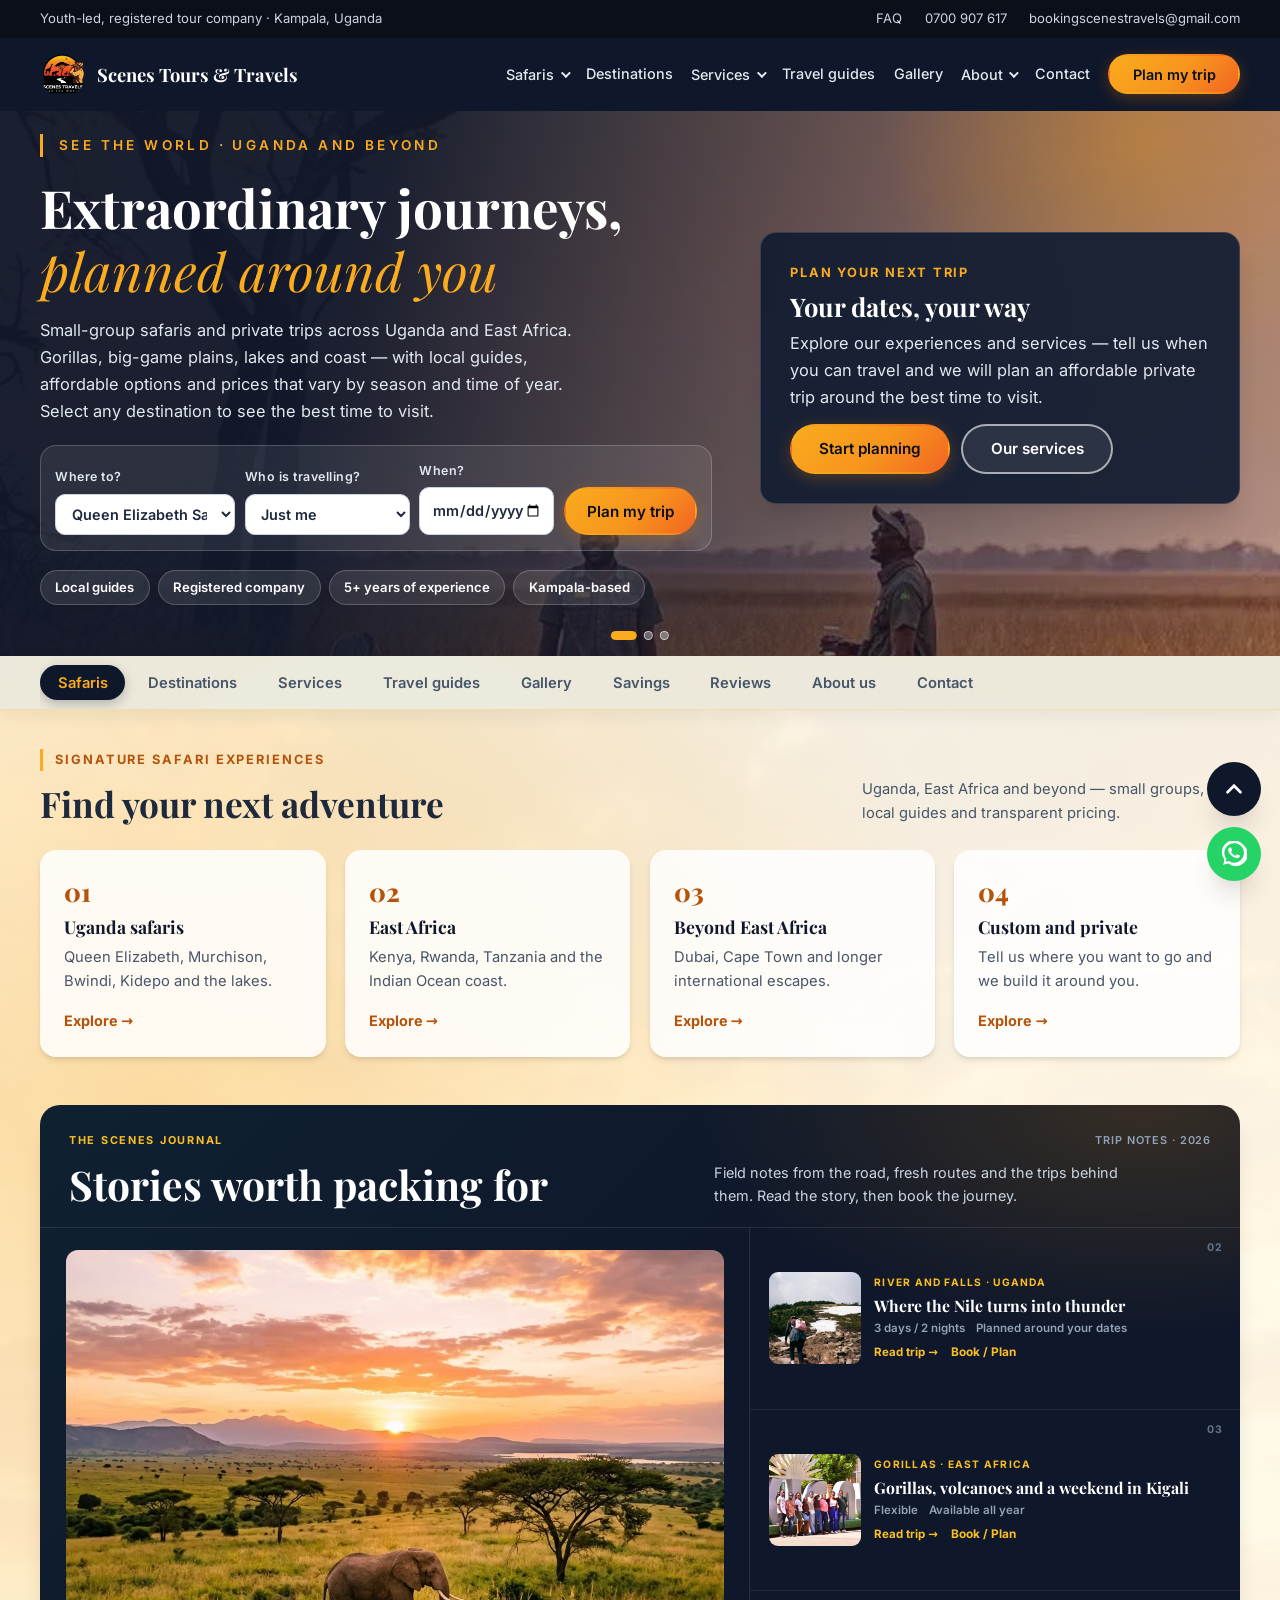
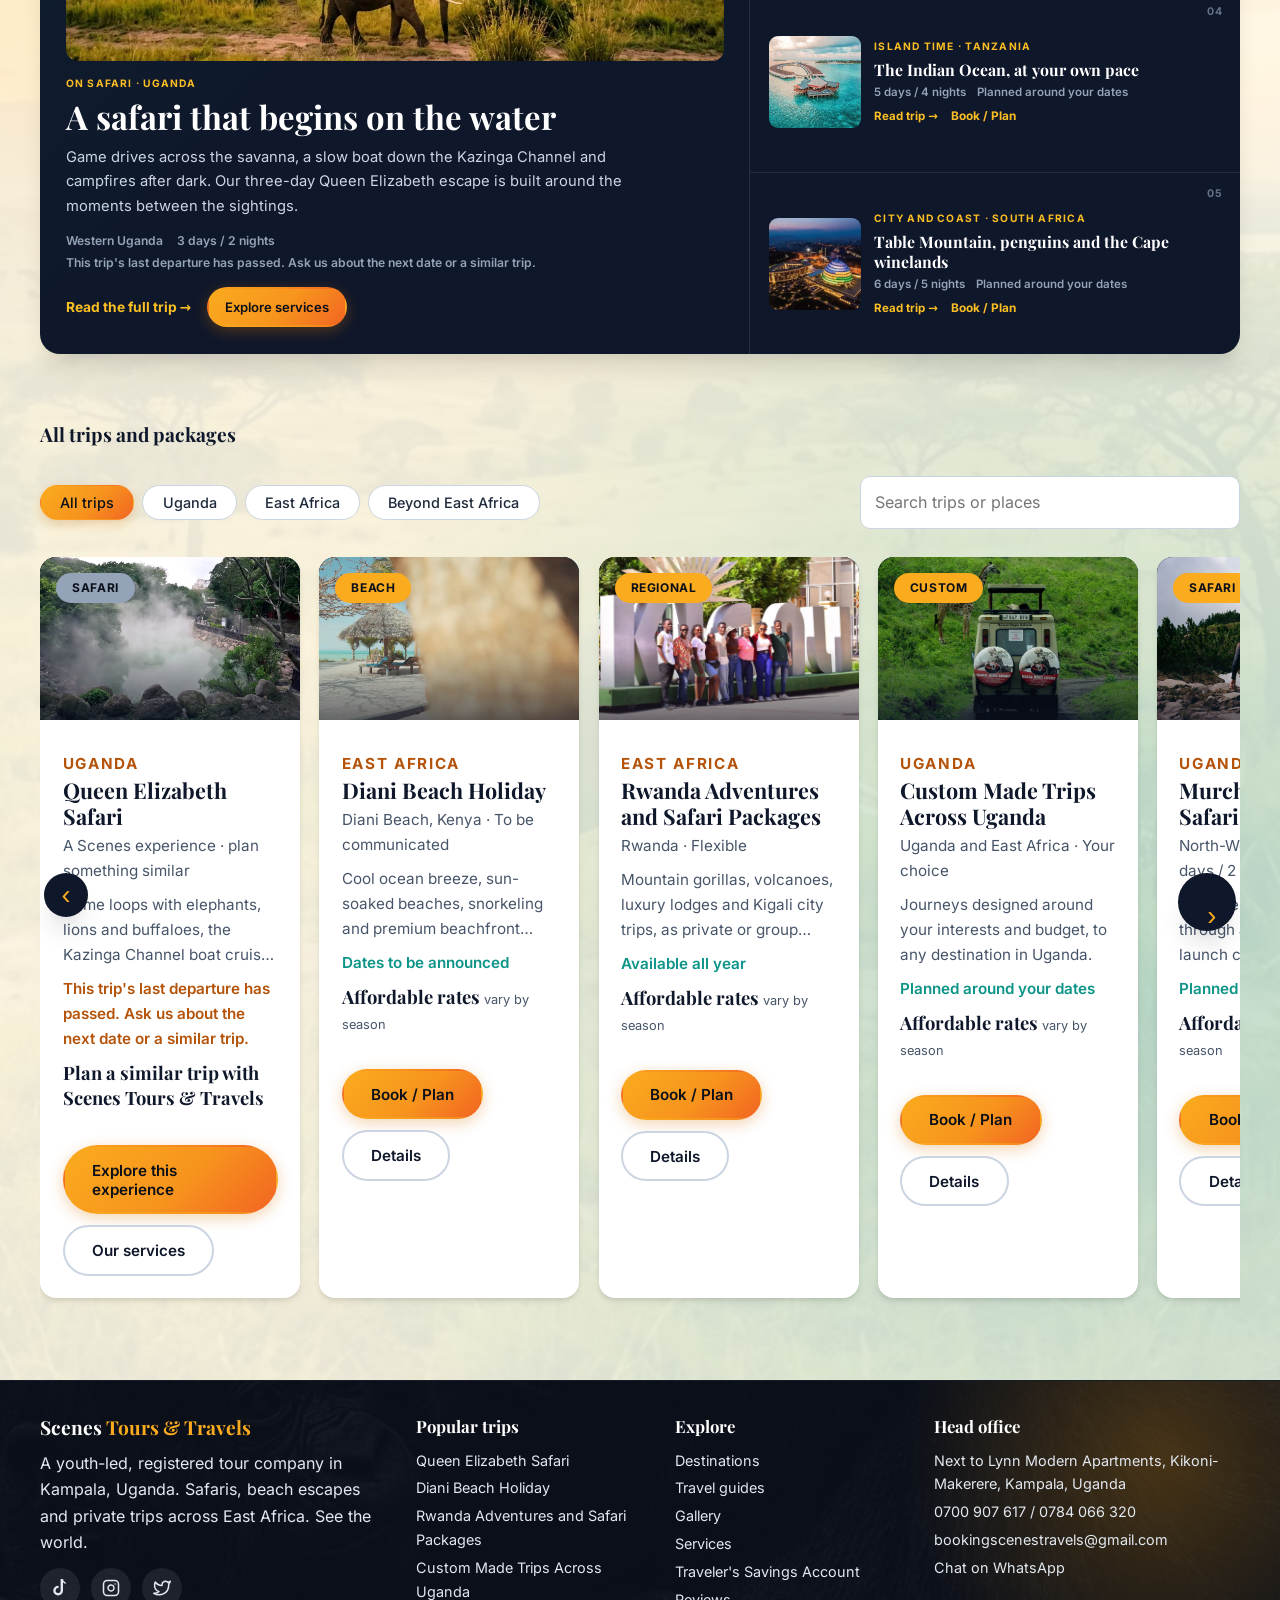
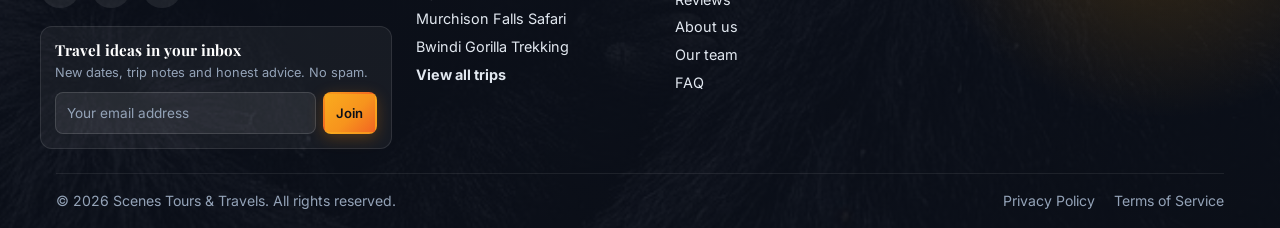
==== index.html @ f59d4ec7 "adding new roles" ====
<!DOCTYPE html>
<html lang="en"><head>
<title>Scenes Tours &amp; Travels | Uganda safaris, East Africa trips and private tours</title>
<meta name="description" content="Scenes Tours and Travels is a youth-led, registered tour company in Kampala, Uganda. Join small-group safaris in Uganda and East Africa, book a beach escape, or plan a private trip built around you.">
<meta name="keywords" content="Scenes Tours, Kampala travel agency, Uganda safari, Queen Elizabeth safari, Bwindi gorillas, Murchison Falls, Rwanda tours, Diani Beach, Zanzibar, custom trips Uganda">
<link rel="canonical" href="https://shema-k.github.io/scenes-tours/">
<meta property="og:title" content="Scenes Tours &amp; Travels | Uganda safaris and private trips"><meta property="og:description" content="Small-group safaris, East Africa escapes and private trips planned around you.">
<meta property="og:image" content="https://shema-k.github.io/scenes-tours/og.jpg"><meta property="og:url" content="https://shema-k.github.io/scenes-tours/"><meta property="og:type" content="website"><meta name="twitter:card" content="summary_large_image">
<meta charset="UTF-8"><meta name="viewport" content="width=device-width, initial-scale=1">
<meta name="google-site-verification" content="4hERf2j91zFcSNJ-6kqhyYeDtpW4znjei68rtwmZmTc">
<meta name="author" content="Scenes Tours and Travels"><meta name="theme-color" content="#10261f">
<link rel="icon" href="favicon.png">
<link rel="preload" href="fonts/inter.woff2" as="font" type="font/woff2" crossorigin>
<link rel="preload" href="fonts/playfair.woff2" as="font" type="font/woff2" crossorigin>
<link rel="preload" href="fonts/playfair-italic.woff2" as="font" type="font/woff2" crossorigin>
<link rel="preload" href="sunset.webp" as="image" fetchpriority="high">
<link rel="stylesheet" href="styles.css?v=22">
<script type="application/ld+json">{"@context":"https://schema.org","@type":"TravelAgency","name":"Scenes Tours and Travel","url":"https://shema-k.github.io/scenes-tours/","slogan":"See the World","telephone":"+256784066320","email":"bookingscenestravels@gmail.com","address":{"@type":"PostalAddress","streetAddress":"Next to Lynn Modern Apartments, Kikoni-Makerere","addressLocality":"Kampala","addressCountry":"UG"}}</script>
</head><body>
<header id="site-header"></header>
<main>
<section class="hero hero-sm" id="top">
  <div class="hero-bg" id="hero-bg" aria-hidden="true"></div>
  <div class="wrap hero-grid">
  <div><span class="motto">See the world &middot; Uganda and beyond</span>
  <h1>Extraordinary journeys, <em>planned around you</em></h1>
  <p>Small-group safaris and private trips across Uganda and East Africa. Gorillas, big-game plains, lakes and coast &mdash; with local guides, affordable options and prices that vary by season and time of year. Select any destination to see the best time to visit.</p>
  <form id="quick" class="quick" aria-label="Plan your trip">
    <label>Where to?<select name="trip"></select></label>
    <label>Who is travelling?<select name="who"><option value="0">Just me</option><option value="1">A couple</option><option value="2">Small group (3 to 6)</option><option value="3">School or large group</option></select></label>
    <label>When?<input type="date" name="date"></label>
    <button class="btn btn-primary" type="submit">Plan my trip</button>
  </form>
  <ul class="pills"><li>Local guides</li><li>Registered company</li><li>5+ years of experience</li><li>Kampala-based</li></ul></div>
  <div class="next" id="next" aria-live="polite"></div>
  </div>
  <div class="hero-dots" id="hero-dots" aria-label="Choose a hero image"></div>
</section>

<div class="tabs-bar"><div class="wrap"><div class="tabs" id="tabs" role="tablist" aria-label="Browse our website"></div></div></div>

<div class="stage bgs v-warm" style="--photo:url('queen-elizabeth.webp')"><div class="wrap" id="panels">

<section class="panel" id="trips" data-title="Safaris">
  <div class="panel-head"><div><span class="tagline">Signature safari experiences</span><h2>Find your next adventure</h2></div>
    <p class="meta">Uganda, East Africa and beyond &mdash; small groups, local guides and transparent pricing.</p></div>

  <div id="ways" class="ways"></div>

  <section class="news-desk" id="trip-news" aria-labelledby="news-title">
    <div class="news-mast">
      <p class="news-eyebrow">The Scenes Journal <span>Trip notes &middot; 2026</span></p>
      <div class="news-mast-row">
        <h3 id="news-title">Stories worth packing for</h3>
        <p>Field notes from the road, fresh routes and the trips behind them. Read the story, then book the journey.</p>
      </div>
    </div>
    <div class="news-layout" id="news-grid"></div>
  </section>

  <div class="panel-head grid-head"><div><h3 class="sub">All trips and packages</h3></div>
    <div class="tools"><div id="chips" class="chips" role="group" aria-label="Filter by region"></div><input id="search" type="search" placeholder="Search trips or places" aria-label="Search trips"></div></div>
  <div class="rail-wrap"><button class="rail-btn prev" data-dir="-1" aria-label="Previous trips">&lsaquo;</button><div id="trip-grid" class="rail"></div><button class="rail-btn next" data-dir="1" aria-label="Next trips">&rsaquo;</button></div>
</section>

<section class="panel" id="world" data-title="Destinations" hidden>
  <div class="panel-head"><div><span class="tagline">Destinations</span><h2>Where we go</h2></div><p class="meta">Wildlife, coastlines, cities and living cultures across Uganda, East Africa and beyond. Pick a place and we will shape a trip around it.</p></div>
  <div id="world-grid" class="world-grid"></div>
  <div class="marquee mini-marquee" aria-hidden="true"><div id="places"></div><div id="places2"></div></div>
  <p class="actions"><a class="btn btn-primary" href="#trips">Browse trips</a><button class="btn btn-ghost" data-book="custom-trips">Plan a private trip</button></p>
</section>

<section class="panel" id="services" data-title="Services" hidden>
  <div class="panel-head"><div><span class="tagline">More ways we help</span><h2>Travel services</h2></div><p class="meta">One team for the whole journey: route, vehicle, flights, beds and the small details in between.</p></div>
  <div id="svc" class="svc-grid"></div>
</section>

<section class="panel" id="guides" data-title="Travel guides" hidden>
  <div class="panel-head"><div><span class="tagline">Travel journal</span><h2>Guides and stories</h2></div><p class="meta">Practical advice from the road &mdash; when to go, what it costs and what to pack.</p></div>
  <div id="guide-grid" class="guide-grid"></div>
</section>

<section class="panel" id="gallery" data-title="Gallery" hidden>
  <div class="panel-head"><div><span class="tagline">Moments from our trips</span><h2>Gallery</h2></div><p class="meta">Real places, real departures. Tap any photo to open it full size.</p></div>
  <div id="moments" class="mosaic"></div>
  <p class="actions"><a class="btn btn-primary" href="#trips">Find a trip</a><a class="btn btn-ghost" href="https://www.instagram.com/scenestours" target="_blank" rel="noopener">Follow on Instagram</a></p>
</section>

<section class="panel" id="save" data-title="Savings" hidden>
  <div class="save">
    <div><img class="cash" src="brochure-savings.webp" alt="Scenes Traveler's Savings Account" width="760" height="760" loading="lazy" decoding="async">
      <span class="tagline">Save for travel</span><h2>Scenes Traveler's Savings Account</h2>
      <p>Our trips are affordable, and you can start with a small amount and save at your own pace. Prices vary depending on the destination and the time of year, so saving ahead makes planning easy.</p>
      <p>Pick a destination to see the best time to visit, set a savings goal, choose how many months you have, and see what to set aside each week. Your plan stays on this device.</p>
      <p style="font-size:.85rem;color:var(--muted)">Terms and conditions apply.</p></div>
    <form id="plan" class="planner rv">
    <div class="row"><label>Trip<select name="trip"></select></label><label>Savings goal (UGX)<input type="number" name="goal" min="0" step="5000" inputmode="numeric" placeholder="e.g. 500000"></label></div>
    <div id="plan-info" class="tinfo" aria-live="polite"></div>
    <label>Time to save: <strong id="months-out"></strong><input type="range" name="months" min="1" max="12" step="1"></label>
    <label>Already saved (UGX)<input type="number" name="saved" min="0" step="5000" inputmode="numeric" placeholder="0"></label>
    <div class="out"><div><span>Per month</span><b id="per-month"></b></div><div><span>Per week</span><b id="per-week"></b></div></div>
    <div class="progress" role="progressbar" aria-label="Savings progress"><i id="bar"></i></div>
    <p class="meta" style="margin-top:.6rem"><span id="pct"></span> of <span id="goal"></span></p>
    <button class="btn btn-primary wide" type="button" data-book="custom-trips">Start planning</button>
  </form>
  </div>
</section>

<section class="panel" id="reviews" data-title="Reviews" hidden>
  <div class="panel-head"><div><span class="tagline">Customer feedback</span><h2>What our travelers say</h2></div><div id="rev-sum" class="rev-sum"></div></div>
  <div class="rev-layout">
    <form id="fb" class="planner" novalidate><h3>Share your experience</h3>
      <div class="row"><label>Your name<input name="name" autocomplete="name"></label><label>Trip you joined<select name="trip"></select></label></div>
      <fieldset class="rate"><legend>Your rating</legend><div class="stars-in">
        <input type="radio" name="rating" id="r5" value="5"><label for="r5" title="5 stars">&#9733;</label><input type="radio" name="rating" id="r4" value="4"><label for="r4" title="4 stars">&#9733;</label><input type="radio" name="rating" id="r3" value="3"><label for="r3" title="3 stars">&#9733;</label><input type="radio" name="rating" id="r2" value="2"><label for="r2" title="2 stars">&#9733;</label><input type="radio" name="rating" id="r1" value="1"><label for="r1" title="1 star">&#9733;</label></div></fieldset>
      <label>Your feedback<textarea name="text" rows="3" placeholder="How was your trip?"></textarea></label>
      <p class="err" role="alert" hidden></p>
      <button class="btn btn-primary wide" type="submit">Send feedback on WhatsApp</button>
      <p class="meta" style="margin-top:.6rem">Approved feedback is published on this page.</p></form>
    <div class="rail-wrap"><button class="rail-btn prev" data-dir="-1" aria-label="Previous reviews">&lsaquo;</button><div id="rev-rail" class="rail reviews"></div><button class="rail-btn next" data-dir="1" aria-label="Next reviews">&rsaquo;</button></div>
  </div>
</section>

<section class="panel" id="about" data-title="About us" hidden>
  <div class="about">
    <div class="story-media"><div class="ring"><img src="brochure-founder.webp" alt="Managing Director of Scenes Tours &amp; Travels" width="472" height="707" loading="lazy" decoding="async"></div>
      <img class="teamshot" src="brochure-team.webp" alt="The Scenes Tours &amp; Travels team in Kigali" width="1080" height="640" loading="lazy" decoding="async"></div>
    <div><span class="tagline">About us &middot; Our story</span><h2>A youth-led travel company from Kampala</h2>
      <p><b>Scenes Tours &amp; Travels is a youth-led, registered Ugandan tour company based in Kampala,</b> dedicated to making travel more accessible, affordable and memorable. Through quality services and cost-friendly packages, we connect travelers to breathtaking destinations while shaping the future of tourism.</p>
      <div id="story"></div>
      <div class="feats"><div class="feat"><i>&#10003;</i><div><h4>Safe</h4></div></div><div class="feat"><i>&#10003;</i><div><h4>Affordable</h4></div></div><div class="feat"><i>&#10003;</i><div><h4>Memorable</h4></div></div></div></div>
  </div>
  <div class="stats" id="stats"></div>
</section>

<section class="panel" id="team" data-title="Our team" data-tab="off" hidden>
  <div class="panel-head"><div><span class="tagline">Our people</span><h2>Company structure and leadership</h2></div><p class="meta">Led by the Managing Director and supported by the Deputy Managing Director. Select a post to read about the role.</p></div>
  <div id="org" class="org"></div>
</section>

<section class="panel" id="faq" data-title="FAQ" data-tab="off" hidden>
  <div class="panel-head"><div><span class="tagline">Good to know</span><h2>Frequently asked questions</h2></div><p class="meta">Still unsure? <a href="#contact" style="text-decoration:underline;font-weight:600">Ask us anything</a>.</p></div>
  <div id="faq-list" class="faq"></div>
</section>

<section class="panel" id="contact" data-title="Contact" hidden>
  <div class="dark-card bgs v-teal dk" style="--photo:url('lakeview.webp')"><div class="contact">
  <div class="rv"><span class="tagline" style="color:var(--gold)">Get in touch</span><h2>Let's plan your trip</h2>
  <p>Drop by our head office in Kampala or call our direct customer relations line. Our trip coordinators are ready to help you plan.</p>
  <p class="actions"><a class="btn btn-primary" href="https://wa.me/256700907617" target="_blank" rel="noopener">WhatsApp us</a><a class="btn btn-light" href="tel:0784066320">Call us</a><button class="btn btn-light" data-book="custom-trips">Plan a custom trip</button></p>
  <div class="info"><i>&#9990;</i><div><h4>Direct hotline</h4><p><a href="tel:0784066320">0784066320</a> / <a href="tel:0700907617">0700907617</a></p></div></div>
  <div class="info"><i>&#9906;</i><div><h4>Head office location</h4><p>Next to Lynn Modern Apartments, Kikoni-Makerere<br>Kampala, Uganda</p></div></div>
  <a class="qr" href="https://wa.me/256784066320" target="_blank" rel="noopener"><img src="whatsapp-qr.png" alt="Scan to chat with Scenes Tours &amp; Travels on WhatsApp" width="110" height="110" loading="lazy" decoding="async"><span>Scan to chat on WhatsApp</span></a>
  <div class="info"><i>&#9654;</i><div><h4>TikTok</h4><p><a href="https://www.tiktok.com/@scenes.travel" target="_blank" rel="noopener">scenes tours and travels</a></p></div></div>
  <div class="info"><i>&#9993;</i><div><h4>Email</h4><p><a href="mailto:bookingscenestravels@gmail.com">bookingscenestravels@gmail.com</a></p></div></div></div>
  <div class="map rv" id="map"><button type="button" data-map="https://www.google.com/maps?q=Lynn+Apartments+kikoni+Kampala&hl=en&z=14&output=embed"><span class="pin" aria-hidden="true">&#9906;</span><b>Our head office</b><small>Next to Lynn Modern Apartments, Kikoni-Makerere &middot; Kampala</small><em>Open interactive map</em></button></div>
  </div></div>
</section>

</div></div>
</main>
<footer id="site-footer" class="bg-photo foot-bg" style="--photo:url('gorilla.webp')"></footer>
<noscript><p style="padding:1rem">Enable JavaScript to see trips. Call 0784 066 320 or 0700 907 617 to book.</p></noscript>
<script src="data.js?v=22"></script><script src="app.js?v=22"></script>
</body></html>
---- styles.css ----
/* Scenes Tours & Travels: theme carried over from the original site */
@font-face{font-family:'Inter';font-style:normal;font-weight:300 700;font-display:swap;src:url('fonts/inter.woff2') format('woff2')}
@font-face{font-family:'Playfair Display';font-style:normal;font-weight:400 800;font-display:swap;src:url('fonts/playfair.woff2') format('woff2')}
@font-face{font-family:'Playfair Display';font-style:italic;font-weight:400 800;font-display:swap;src:url('fonts/playfair-italic.woff2') format('woff2')}
:root{
 --gold:#f59e0b;--orange:#d97706;--green:#059669;--teal:#0d9488;
 --dark:#0f172a;--darker:#0b0f19;--card-dark:rgba(20,30,50,.94);
 --bg:#fff;--bg2:#f1f5f9;--text:#1e293b;--text2:#475569;--muted:#94a3b8;--light:#f8fafc;
 --serif:'Playfair Display',Georgia,serif;--sans:'Inter',system-ui,-apple-system,'Segoe UI',sans-serif;
 --grad:linear-gradient(135deg,var(--gold) 0%,var(--orange) 100%);
 --ease:cubic-bezier(.4,0,.2,1);--r:16px;
 --sh-md:0 4px 6px -1px #0000001a,0 2px 4px -1px #0000000f;--sh-lg:0 20px 25px -5px #0000001a,0 10px 10px -5px #0000000a}
*{box-sizing:border-box;margin:0;padding:0}
html{scroll-behavior:smooth;scroll-padding-top:80px;-webkit-text-size-adjust:100%}
body{font:400 1rem/1.65 var(--sans);color:var(--text);background:#eef2f7;overflow-x:hidden;-webkit-font-smoothing:antialiased}
h1,h2,h3,h4{font-family:var(--serif);font-weight:700;line-height:1.2}
a{color:inherit;text-decoration:none;transition:color .2s}
img,video,iframe{max-width:100%;display:block}
ul{list-style:none}
:focus-visible{outline:3px solid var(--gold);outline-offset:3px}
::-webkit-scrollbar{width:8px}::-webkit-scrollbar-track{background:var(--bg2)}::-webkit-scrollbar-thumb{background:var(--muted);border-radius:4px}
.wrap{width:min(1200px,100% - 2rem);margin-inline:auto}
.sec{padding:clamp(3.5rem,8vw,6.5rem) 0}.alt{background:#ffffff59;}
.head{text-align:center;max-width:700px;margin:0 auto 3rem}
.head h2,.sec h2{font-size:clamp(1.9rem,4.5vw,2.9rem);color:var(--dark);margin-bottom:.9rem}
.head p{color:var(--text2)}
.tagline{display:inline-block;font-size:.8rem;font-weight:700;text-transform:uppercase;letter-spacing:.15em;color:var(--orange);border-left:3px solid var(--gold);padding-left:.75rem;margin-bottom:.8rem}
.meta{color:var(--text2);font-size:.92rem}

/* Buttons */
.btn{position:relative;overflow:hidden;display:inline-flex;align-items:center;justify-content:center;gap:.5rem;font:600 .95rem var(--sans);padding:.85rem 1.7rem;border-radius:50px;border:2px solid transparent;cursor:pointer;transition:transform .25s var(--ease),box-shadow .25s,background .25s,color .25s}
.btn-primary{background:var(--grad);color:#fff;box-shadow:0 4px 15px #d9770650}
.btn-primary::after{content:"";position:absolute;top:0;left:-80%;width:50%;height:100%;background:linear-gradient(100deg,transparent,#ffffff66,transparent);transform:skewX(-20deg)}
.btn-primary:hover{transform:translateY(-3px);box-shadow:0 10px 25px #d9770666}
.btn-primary:hover::after{left:130%;transition:left .6s}
.btn-ghost{background:#fff;border-color:#cbd5e1;color:var(--dark)}.btn-ghost:hover{border-color:var(--green);color:var(--green);transform:translateY(-3px)}
.btn-green{background:darkgreen;color:#fff}.btn-green:hover{transform:translateY(-3px);background:var(--green)}
.btn-light{border-color:#ffffff99;color:#fff;background:#ffffff14;}.btn-light:hover{background:#fff;color:var(--dark);transform:translateY(-3px)}
.wide{width:100%;margin-top:1.1rem}
.actions{display:flex;flex-wrap:wrap;gap:.7rem;margin-top:1.4rem}

/* Header (fixed navy, shrinks on scroll) */
#site-header{position:fixed;inset:0 0 auto;z-index:100;background:var(--dark);padding:1.1rem 0;transition:padding .4s var(--ease),background .4s,box-shadow .4s}
#site-header.stuck{padding:.55rem 0;background:#0f172ae6;box-shadow:var(--sh-md);border-bottom:1px solid #ffffff0d}
.bar{display:flex;align-items:center;justify-content:space-between}
.brand{display:flex;align-items:center;gap:.7rem;color:#fff;font:700 1.15rem var(--serif)}
.brand img{width:46px;height:46px;object-fit:contain;transition:transform .5s var(--ease)}.brand:hover img{transform:rotate(-8deg) scale(1.08)}
nav{display:flex;align-items:center;gap:1.8rem}
nav a:not(.btn){color:#e2e8f0;font-weight:500;font-size:.95rem;position:relative;padding:.3rem 0}
nav a:not(.btn)::after{content:"";position:absolute;left:0;bottom:-2px;height:2px;width:0;background:var(--gold);transition:width .3s var(--ease)}
nav a:not(.btn):hover{color:var(--gold)}nav a:not(.btn):hover::after{width:100%}
nav .btn{padding:.6rem 1.4rem;font-size:.9rem}
.menu{display:none;background:none;border:0;padding:.5rem;cursor:pointer}
.menu span{display:block;width:26px;height:2px;background:#fff;margin:6px 0;transition:transform .3s,opacity .3s}
.menu[aria-expanded=true] span:nth-child(1){transform:translateY(8px) rotate(45deg)}.menu[aria-expanded=true] span:nth-child(2){opacity:0}.menu[aria-expanded=true] span:nth-child(3){transform:translateY(-8px) rotate(-45deg)}
@media(max-width:860px){.menu{display:block}
 nav{position:absolute;top:100%;left:0;right:0;flex-direction:column;align-items:stretch;gap:1rem;padding:1.2rem 1.5rem 1.8rem;background:var(--dark);border-top:1px solid #ffffff14;clip-path:inset(0 0 100% 0);opacity:0;visibility:hidden;transition:clip-path .4s var(--ease),opacity .3s,visibility .4s}
 nav.open{clip-path:inset(0);opacity:1;visibility:visible}}

/* Hero: Ken Burns background, one orchestrated entrance */
.hero{position:relative;min-height:92vh;display:flex;align-items:center;padding:8rem 0 5rem;color:#fff;overflow:hidden;background:var(--dark)}
.hero::before{content:"";position:absolute;inset:0;background:linear-gradient(105deg,#0f172af2 30%,#0f172a99 65%,#0f172a40),var(--photo,url("sunset.webp")) center/cover;animation:kb 22s ease-in-out infinite alternate}
.hero::after{content:"";position:absolute;width:520px;height:520px;right:-120px;top:-120px;border-radius:50%;background:radial-gradient(circle,#f59e0b55,transparent 70%);animation:glow 7s ease-in-out infinite}
.hero-grid{position:relative;z-index:1;display:grid;grid-template-columns:1.4fr 1fr;gap:3rem;align-items:center}
.motto{display:inline-block;font-size:.85rem;font-weight:600;text-transform:uppercase;letter-spacing:.25em;color:var(--gold);border-left:3px solid var(--gold);padding-left:1rem;margin-bottom:1.2rem}
.hero h1{font-size:clamp(2.4rem,6vw,4.4rem);margin-bottom:1.2rem}
.hero h1 em{font-style:italic;font-weight:400;color:var(--gold)}
.hero p{max-width:54ch;font-size:1.1rem;color:#e2e8f0}
.trio{margin-top:1.2rem;font:italic 600 1.15rem var(--serif);color:var(--gold)}
.hero-grid>div:first-child>*{animation:none}
.next{background:var(--card-dark);border:1px solid #ffffff22;border-radius:var(--r);padding:1.8rem;box-shadow:var(--sh-lg);animation:bob 6s 1.5s ease-in-out infinite}
.next .k{color:var(--gold);font-weight:700;font-size:.8rem;letter-spacing:.15em;text-transform:uppercase}
.next h2{color:#fff;font-size:1.6rem;margin:.5rem 0}.next p{color:#e2e8f0;font-size:.95rem}
.count b{font:800 3.6rem var(--serif);background:var(--grad);-webkit-background-clip:text;background-clip:text;color:transparent;line-height:1}
.scroll-cue{position:absolute;bottom:1.6rem;left:50%;width:26px;height:42px;border:2px solid #ffffffaa;border-radius:14px;z-index:1}
.scroll-cue::after{content:"";position:absolute;left:50%;top:7px;width:4px;height:8px;margin-left:-2px;border-radius:2px;background:var(--gold);animation:wheel 1.6s infinite}
@media(max-width:860px){.hero-grid{grid-template-columns:1fr}.hero{min-height:auto}.scroll-cue{display:none}}

/* Places marquee */
.marquee{background:var(--dark);color:#e2e8f0;overflow:hidden;white-space:nowrap;padding:1rem 0;border-block:1px solid #ffffff14}
.marquee div{display:inline-flex;gap:3rem;padding-right:3rem;animation:slide 38s linear infinite}
.marquee:hover div{animation-play-state:paused}
.marquee span{font:italic 600 1.1rem var(--serif)}.marquee span::before{content:"\2605";color:var(--gold);margin-right:.8rem;font-style:normal}

/* Trips */
.tools{display:flex;flex-wrap:wrap;gap:1rem;justify-content:space-between;align-items:center;margin-bottom:2.2rem}
.chips{display:flex;flex-wrap:wrap;gap:.5rem}
.chip{font:500 .9rem var(--sans);padding:.5rem 1.2rem;border-radius:50px;border:1.5px solid #cbd5e1;background:#fff;cursor:pointer;transition:all .25s var(--ease)}
.chip:hover{border-color:var(--gold);transform:translateY(-2px)}.chip[aria-pressed=true]{background:var(--grad);color:#fff;border-color:transparent;box-shadow:0 4px 12px #d9770644}
input,select{font:inherit;width:100%;padding:.75rem .9rem;border:1.5px solid #cbd5e1;border-radius:10px;background:#fff;color:var(--text);transition:border-color .2s,box-shadow .2s}
input:focus,select:focus{outline:0;border-color:var(--gold);box-shadow:0 0 0 4px #f59e0b26}
#search{max-width:320px}
.grid{display:grid;grid-template-columns:repeat(auto-fill,minmax(min(240px,100%),1fr));gap:1.5rem}
.card{background:#fff;border-radius:var(--r);overflow:hidden;display:flex;flex-direction:column;box-shadow:var(--sh-md);transition:transform .4s var(--ease),box-shadow .4s}
.card:hover{transform:translateY(-10px);box-shadow:var(--sh-lg)}
.card-media{position:relative;aspect-ratio:16/10;overflow:hidden;background:var(--dark)}
.card-media img,.card-media video{width:100%;height:100%;object-fit:cover;transition:transform .8s var(--ease)}
.card:hover .card-media img,.card:hover .card-media video{transform:scale(1.1)}
.card-media::after{content:"";position:absolute;inset:auto 0 0;height:45%;background:linear-gradient(transparent,#0f172a99)}
.badge{position:absolute;z-index:1;top:16px;left:16px;background:var(--gold);color:#fff;font-size:.75rem;font-weight:700;text-transform:uppercase;letter-spacing:.05em;padding:.3rem 1rem;border-radius:30px}
.badge-past{background:var(--muted)}
.card-body{padding:1.4rem;display:flex;flex-direction:column;flex:1}
.card-body h3{font-size:1.35rem;color:var(--dark)}.card-body h3 a:hover{color:var(--orange)}
.card-body p{margin-top:.55rem;font-size:.95rem;color:var(--text2)}
.card-body .actions{margin-top:auto;padding-top:1.2rem}
.when{font-weight:600;color:var(--teal)!important}.when.past{color:#b45309!important}
.price{font:700 1.15rem var(--serif)!important;color:var(--dark)!important}
.empty{grid-column:1/-1;padding:2rem 0;text-align:center;color:var(--text2)}

/* Savings planner */
.save{display:grid;grid-template-columns:1fr 1.1fr;gap:3.5rem;align-items:center}
.save p{color:var(--text2)}
.planner{background:#fff;border-radius:var(--r);padding:2rem;box-shadow:var(--sh-lg);border-top:4px solid var(--gold)}
label{display:block;font-weight:500;font-size:.9rem;margin-top:1rem}label input,label select{margin-top:.35rem}
.row{display:grid;grid-template-columns:1fr 1fr;gap:.9rem}
input[type=range]{padding:0;accent-color:var(--orange);height:8px}
.out{display:grid;grid-template-columns:1fr 1fr;gap:1rem;margin-top:1.5rem;padding:1.2rem;background:var(--dark);border-radius:12px;color:#fff}
.out span{display:block;color:var(--muted);font-size:.85rem}.out b{font:700 1.5rem var(--serif);color:var(--gold)}
.progress{height:12px;background:var(--bg2);border-radius:99px;margin-top:1.2rem;overflow:hidden}
.progress i{display:block;height:100%;width:0;border-radius:99px;background:linear-gradient(90deg,var(--green),var(--teal),var(--gold));background-size:200% 100%;animation:flow 3s linear infinite;transition:width .6s var(--ease)}
@media(max-width:860px){.save,.row{grid-template-columns:1fr}}

/* About */
.about{display:grid;grid-template-columns:1fr 1.1fr;gap:4rem;align-items:center}
.about>div>p{color:var(--text2)}
.badge-card{background:var(--dark);color:#fff;border-radius:var(--r);padding:2rem;margin-bottom:1.5rem;border-left:5px solid var(--gold);box-shadow:var(--sh-lg)}
.badge-card h3{color:var(--gold);margin-bottom:.4rem}.badge-card p{color:#cbd5e1;font-size:.95rem}
.feat{display:flex;gap:1rem;align-items:flex-start;margin-top:1.3rem}
.feat i{flex:none;width:46px;height:46px;border-radius:50%;background:#05966922;color:var(--green);display:grid;place-items:center;font-style:normal;font-weight:800;transition:transform .4s var(--ease),background .3s,color .3s}
.feat:hover i{transform:rotate(360deg) scale(1.1);background:var(--green);color:#fff}
.feat h4{font:700 1.05rem var(--sans);color:var(--dark)}.feat p{color:var(--text2);font-size:.93rem}
@media(max-width:860px){.about{grid-template-columns:1fr}}

/* Contact */
.contact{position:relative;display:grid;grid-template-columns:1fr 1fr;gap:3rem;align-items:center}
.contact h2{color:#fff}.contact p{color:#cbd5e1}
.info{display:flex;gap:1rem;margin-top:1.5rem;align-items:flex-start}
.info i{flex:none;width:48px;height:48px;border-radius:50%;background:#f59e0b22;color:var(--gold);display:grid;place-items:center;font-style:normal;font-size:1.2rem}
.info h4{font:600 1rem var(--sans);color:#fff}.info a:hover{color:var(--gold)}
.contact iframe{width:100%;height:360px;border:0;border-radius:var(--r);box-shadow:var(--sh-lg)}
@media(max-width:860px){.contact{grid-template-columns:1fr}}

/* Footer */
footer{background:var(--darker);color:#cbd5e1;padding:3.5rem 0 1.5rem;border-top:1px solid #ffffff0d}
.foot{display:grid;grid-template-columns:1.4fr 1fr 1.2fr;gap:2.5rem}
footer h3{color:#fff;font-size:1.4rem;margin-bottom:.7rem}footer h3 span{color:var(--gold)}footer h4{color:#fff;margin-bottom:.8rem;font-size:1.05rem}
footer li{margin:.4rem 0;font-size:.95rem}footer a:hover{color:var(--gold)}
.social{display:flex;gap:.7rem;margin-top:1.2rem}
.social a{width:40px;height:40px;border-radius:50%;background:#ffffff14;display:grid;place-items:center;transition:all .3s var(--ease)}
.social a:hover{background:var(--gold);color:#fff!important;transform:translateY(-4px)}
.social svg{width:18px;height:18px}
.legal{grid-column:1/-1;display:flex;flex-wrap:wrap;justify-content:space-between;gap:1rem;border-top:1px solid #ffffff14;padding-top:1.3rem;font-size:.88rem;color:var(--muted)}
.legal button{background:none;border:0;color:inherit;font:inherit;margin-left:1.2rem;cursor:pointer}.legal button:hover{color:var(--gold)}
@media(max-width:860px){.foot{grid-template-columns:1fr}}

/* Floating buttons */
.fab{position:fixed;right:1.2rem;bottom:1.2rem;z-index:90;display:flex;flex-direction:column;gap:.7rem;align-items:flex-end}
.fab a,.fab button{width:54px;height:54px;border-radius:50%;border:0;display:grid;place-items:center;color:#fff;cursor:pointer;box-shadow:var(--sh-lg);transition:transform .3s var(--ease),opacity .3s}
.fab .wa{background:#25d366;animation:none}.fab svg{width:26px;height:26px}
.fab .up{background:var(--dark);opacity:0;pointer-events:none;transform:translateY(10px)}.fab .up.show{opacity:1;pointer-events:auto;transform:none}
.fab a:hover,.fab button:hover{transform:scale(1.12)}

/* Dialogs */
dialog{border:0;border-radius:var(--r);padding:1.8rem;width:min(580px,94vw);max-height:92vh;color:var(--text);box-shadow:var(--sh-lg);margin:auto}
dialog[open]{animation:pop .35s var(--ease)}
dialog::backdrop{background:#0f172ab8;animation:fade .3s}
.dlg-head{display:flex;justify-content:space-between;align-items:center;margin-bottom:.6rem}.dlg-head h3{color:var(--dark)}
.x{background:none;border:0;font-size:2rem;line-height:1;cursor:pointer;color:var(--text2);transition:transform .3s}.x:hover{transform:rotate(90deg);color:var(--orange)}
.err{color:#b91c1c;font-weight:600;font-size:.92rem;margin-top:.8rem}
#book-done h4{font-size:1.4rem;color:var(--green)}.legal-body p{margin-top:.8rem;color:var(--text2)}
#lightbox{width:min(920px,96vw);background:#000;color:#fff;text-align:center;padding:1rem}
#lightbox .x{color:#fff;position:absolute;right:.8rem;top:.4rem}
#lightbox img{max-height:76vh;margin:1.6rem auto 0;object-fit:contain;cursor:pointer}

/* Trip page */
.t-hero{position:relative;color:#fff;background:var(--dark);padding:9rem 0 3.5rem;min-height:420px;display:flex;align-items:flex-end;overflow:hidden}
.t-media{position:absolute;inset:0;opacity:.5}.t-media img,.t-media video{width:100%;height:100%;object-fit:cover;animation:kb 20s ease-in-out infinite alternate}
.t-hero::after{content:"";position:absolute;inset:0;background:linear-gradient(0deg,#0f172a,#0f172a00 70%)}
.t-hero .wrap{position:relative;z-index:1;animation:none}.t-hero h1{font-size:clamp(2rem,5vw,3.6rem)}.t-hero p{max-width:62ch;margin-top:1rem;color:#e2e8f0}
.crumb{font-size:.9rem;color:var(--gold)!important}
.t-grid{display:grid;grid-template-columns:1fr 350px;gap:3rem;padding:3.5rem 0;align-items:start}
.t-grid section{margin-bottom:2.5rem}.t-grid h2{font-size:1.7rem;margin-bottom:.8rem}
.ticks li{padding-left:1.7rem;margin:.6rem 0;position:relative}
.ticks li::before{content:"\2713";position:absolute;left:0;color:var(--green);font-weight:800}
.side{position:sticky;top:96px;background:#fff;border-radius:var(--r);padding:1.6rem;box-shadow:var(--sh-lg);border-top:4px solid var(--gold)}
.side .k{color:var(--orange);font-weight:700;font-size:.85rem;text-transform:uppercase;letter-spacing:.1em}
.side .price{font-size:1.3rem;margin-top:.4rem}
.side dt{font-size:.8rem;color:var(--muted);margin-top:.9rem;text-transform:uppercase;letter-spacing:.08em}.side dd{font-weight:500}
.note{background:#fef3c7;color:#78350f;padding:.8rem;border-radius:10px;margin-top:1.1rem;font-size:.9rem}.note a{text-decoration:underline;font-weight:600}
.gallery{display:grid;grid-template-columns:repeat(auto-fill,minmax(min(190px,100%),1fr));gap:.9rem}
.gallery button{position:relative;border:0;padding:0;border-radius:12px;overflow:hidden;cursor:zoom-in;aspect-ratio:1;background:var(--bg2)}
.gallery img{width:100%;height:100%;object-fit:cover;transition:transform .6s var(--ease)}.gallery button:hover img{transform:scale(1.12)}
.gallery span{position:absolute;inset:auto 0 0;background:linear-gradient(transparent,#0f172ad9);color:#fff;font-size:.85rem;padding:1.6rem .7rem .6rem;text-align:left;transform:translateY(100%);transition:transform .35s var(--ease)}
.gallery button:hover span,.gallery button:focus-visible span{transform:none}
.videos{display:grid;grid-template-columns:repeat(auto-fill,minmax(min(270px,100%),1fr));gap:1rem}.videos video{width:100%;max-width:100%;border-radius:12px;background:#000;box-shadow:var(--sh-md)}
.more{padding-bottom:5rem}.more h2{margin:1rem 0 1.5rem}
@media(max-width:900px){.t-grid{grid-template-columns:1fr}.side{position:static}}

/* Scroll reveal */
.rv{opacity:0;transform:translateY(34px);transition:opacity .8s var(--ease),transform .8s var(--ease);transition-delay:calc(var(--i,0)*90ms)}
.rv.in{opacity:1;transform:none}

@keyframes kb{from{transform:scale(1)}to{transform:scale(1.14) translate(-1.5%,-1%)}}
@keyframes glow{50%{transform:scale(1.25);opacity:.6}}
@keyframes bob{50%{transform:translateY(-10px)}}
@keyframes wheel{0%{opacity:1;transform:translateY(0)}100%{opacity:0;transform:translateY(16px)}}
@keyframes slide{to{transform:translateX(-100%)}}
@keyframes flow{to{background-position:-200% 0}}
@keyframes pop{from{opacity:0;transform:scale(.92) translateY(16px)}}
@keyframes fade{from{opacity:0}}
@media(prefers-reduced-motion:reduce){*,*::before,*::after{animation:none!important;transition:none!important;scroll-behavior:auto!important}.rv{opacity:1;transform:none}}

/* Autosuggest */
.ac{position:relative;width:min(380px,100%)}#search,#search2{max-width:none}
.ac-list{position:absolute;z-index:40;top:calc(100% + 6px);left:0;right:0;background:#fff;border-radius:12px;box-shadow:var(--sh-lg);border:1px solid #e2e8f0;overflow:hidden;max-height:340px;overflow-y:auto;animation:fade .15s}
.ac-list li{display:flex;justify-content:space-between;gap:.8rem;align-items:center;padding:.65rem 1rem;cursor:pointer;font-size:.95rem}
.ac-list li em{font-style:normal;font-size:.72rem;font-weight:700;letter-spacing:.06em;text-transform:uppercase;color:var(--orange);white-space:nowrap}
.ac-list li.on,.ac-list li[role=option]:hover{background:#fef3c7}
.ac-list mark{background:none;color:var(--orange);font-weight:700}
.ac-h{font-size:.75rem;text-transform:uppercase;letter-spacing:.1em;color:var(--muted);padding:.6rem 1rem .2rem;cursor:default!important}
.link{background:none;border:0;color:var(--orange);font:inherit;font-weight:700;text-decoration:underline;cursor:pointer}
/* Auto-displayed trip details */
.tinfo{background:var(--bg2);border-left:4px solid var(--gold);border-radius:10px;padding:1rem 1.1rem;margin-top:1rem;font-size:.92rem;animation:fade .3s}
.tinfo:empty{display:none}.tinfo h4{font:700 1.05rem var(--serif);color:var(--dark)}.tinfo p{margin-top:.3rem;color:var(--text2)}
.tinfo dl{display:grid;grid-template-columns:auto 1fr;gap:.2rem .9rem;margin-top:.6rem}.tinfo dt{color:var(--muted)}.tinfo dd{font-weight:500}
.deps .chip{margin:.3rem .3rem 0 0;padding:.3rem .8rem;font-size:.82rem}
/* History */
.hist-grid{display:grid;grid-template-columns:repeat(auto-fill,minmax(min(250px,100%),1fr));gap:1rem}
.hist{display:flex;flex-direction:column;gap:.2rem;background:#fff;border-radius:12px;padding:1.2rem;border-left:4px solid var(--teal);box-shadow:var(--sh-md);transition:transform .3s var(--ease),box-shadow .3s}
.hist:hover{transform:translateY(-5px);box-shadow:var(--sh-lg)}.hist b{font:700 1.1rem var(--serif);color:var(--dark)}.hist span{color:var(--orange);font-weight:600}.hist small{color:var(--text2)}
.more-head{display:flex;flex-wrap:wrap;justify-content:space-between;align-items:center;gap:1rem;margin:1rem 0 1.5rem}.more-head h2{margin:0}
/* Admin */
.admin{padding:8rem 0 4rem}.admin .planner{margin-bottom:2rem}.admin h2{font-size:1.6rem}.admin textarea{width:100%;min-height:160px;font:.85rem monospace;padding:.8rem;border:1.5px solid #cbd5e1;border-radius:10px}
.arow{display:flex;justify-content:space-between;gap:1rem;align-items:center;padding:.6rem 0;border-bottom:1px solid #e2e8f0}

/* ===== One background system for the whole site: no flat white anywhere ===== */
body::before{content:"";position:fixed;inset:0;z-index:-1;pointer-events:none;
 background:radial-gradient(640px 440px at 10% 15%,#f59e0b52,transparent 70%),radial-gradient(740px 540px at 90% 40%,#0d948850,transparent 70%),radial-gradient(660px 540px at 30% 95%,#05966940,transparent 70%),radial-gradient(#0f172a1f 1px,transparent 1.5px) 0 0/26px 26px;
 animation:drift 22s ease-in-out infinite alternate}
.bg-photo{position:relative;isolation:isolate;overflow:hidden;color:#e2e8f0;background:linear-gradient(135deg,#0f172a,#0b3b3a)}
.bg-photo::before{content:"";position:absolute;inset:-6%;z-index:-2;background:linear-gradient(180deg,#0f172ad9 0%,#0f172a8c 45%,#0f172ac7 100%),var(--photo,none) center/cover;animation:kb 28s ease-in-out infinite alternate}
.bg-photo::after{content:"";position:absolute;z-index:-1;width:520px;height:520px;top:-180px;right:-140px;border-radius:50%;background:radial-gradient(circle,#f59e0b40,transparent 70%);animation:glow 9s ease-in-out infinite}
.bg-photo:nth-of-type(even)::after{right:auto;left:-160px;top:auto;bottom:-200px;background:radial-gradient(circle,#0d948840,transparent 70%)}
.bg-photo h2{color:#fff}.bg-photo .head p,.bg-photo .save>div>p{color:#cbd5e1}.bg-photo .tagline{color:var(--gold)}
.bg-photo .planner{color:var(--text)}.bg-photo .planner h2{color:var(--dark)}
.p-lake{--photo:url(lakeview.webp)}.p-sunset{--photo:url(sunset.webp)}.p-crater{--photo:url(crater.webp)}.p-hills{--photo:url(hills.webp)}
.foot-bg::before{background:linear-gradient(#0b0f19f5,#0b0f19e8),var(--photo,none) center/cover}
.foot-bg{background:var(--darker)}
/* media never shows as a blank box */
.card-media,.gallery button,.shot,.t-hero,.hero{background-color:var(--dark)}
.card-media,.gallery button,.shot{background-image:linear-gradient(135deg,#0f172a,#0d9488,#0f172a);background-size:240% 240%;animation:shift 9s ease-in-out infinite}
.card-media img,.card-media video,.gallery img,.shot img{position:relative}
.brand img[src]{object-fit:contain}
/* frosted panels on trip pages */
.t-grid>div:first-child{background:#ffffffd9;border-radius:var(--r);padding:2rem;box-shadow:var(--sh-md)}
.more{padding:5rem 0}.more .more-head h2{color:#fff}
.admin h2{color:var(--dark)}
/* photo mosaic */
.mosaic{display:grid;grid-template-columns:repeat(4,1fr);grid-auto-rows:190px;grid-auto-flow:dense;gap:.9rem}
.shot{position:relative;border:0;padding:0;border-radius:14px;overflow:hidden;cursor:zoom-in;box-shadow:var(--sh-md)}
.shot:nth-child(5n+1){grid-row:span 2}.shot:nth-child(7n+3){grid-column:span 2}
.shot img{width:100%;height:100%;object-fit:cover;transition:transform .9s var(--ease)}.shot:hover img{transform:scale(1.12)}
.shot span{position:absolute;inset:auto 0 0;padding:2rem .9rem .7rem;text-align:left;color:#cbd5e1;font-size:.8rem;background:linear-gradient(transparent,#0f172ae6);transform:translateY(60%);opacity:0;transition:all .4s var(--ease)}
.shot span b{display:block;color:#fff;font:700 1rem var(--serif)}.shot:hover span,.shot:focus-visible span{transform:none;opacity:1}
@media(max-width:860px){.mosaic{grid-template-columns:repeat(2,1fr);grid-auto-rows:150px}}
@keyframes drift{to{transform:translate(2.5%,-3%) scale(1.1)}}
@keyframes shift{50%{background-position:100% 100%}}
/* ===== FINAL: one consistent background system on every section (photo + tint + drifting glows) ===== */
body{background:var(--dark)}
.bgs{position:relative;isolation:isolate;overflow:hidden;background:var(--base)}
.bgs::before{content:"";position:absolute;inset:-6%;z-index:-2;background:linear-gradient(var(--ov),var(--ov)),var(--photo,none) center/cover;animation:kb 26s ease-in-out infinite alternate}
.bgs::after{content:"";position:absolute;inset:0;z-index:-1;pointer-events:none;background:radial-gradient(circle at 12% 18%,var(--o1),transparent 38%),radial-gradient(circle at 88% 82%,var(--o2),transparent 40%)}
.v-warm{--base:linear-gradient(160deg,#fffbeb,#fde68a 60%,#a7f3d0);--ov:#fffbebe8;--o1:#f59e0b55;--o2:#0d948840}
.v-mint{--base:linear-gradient(160deg,#ecfdf5,#99f6e4 60%,#fde68a);--ov:#ecfdf5e8;--o1:#0d948840;--o2:#f59e0b44}
.v-night{--base:linear-gradient(160deg,#0f172a,#0c3b3a);--ov:#0f172ad4;--o1:#f59e0b44;--o2:#0d948855}
.v-forest{--base:linear-gradient(160deg,#0f172a,#064e3b);--ov:#0b1a2cd0;--o1:#05966955;--o2:#f59e0b3a}
.v-teal{--base:linear-gradient(135deg,#0b0f19,#0f4a47);--ov:#0b0f19cc;--o1:#0d948855;--o2:#f59e0b40}
.dk{color:#e2e8f0}
.dk h2{color:#fff}.dk .head p,.dk .save>div>p,.dk .about>div>p{color:#cbd5e1}.dk .tagline{color:var(--gold)}.dk .empty{color:#cbd5e1}
.planner,.card,.hist,.tinfo,.side,.ac-list{color:var(--text)}.chip{color:var(--text)}
.t-body{padding:0}.t-body .t-grid{padding:3.5rem 0}
.marquee{background:var(--grad);color:var(--dark);border:0}.marquee span::before{color:var(--dark)}
/* branded placeholder when a photo or video file is missing */
.ph{position:absolute;inset:0;display:grid;place-items:center;text-align:center;padding:1rem;color:#fff;background:linear-gradient(135deg,#0f172a,#0d9488 55%,#f59e0b);background-size:240% 240%;animation:shift 9s ease-in-out infinite}
.ph span{font:italic 700 1.15rem var(--serif);text-shadow:0 2px 10px #0008}
.t-media .ph{opacity:.9}
.logo-ph{position:static;width:46px;height:46px;padding:0;border-radius:50%;background:var(--grad);font:800 .95rem var(--serif);animation:none}
@media(prefers-reduced-motion:reduce){.bgs::before,.bgs::after,.ph{animation:none!important}}
.shot .ph span,.gallery .ph span{position:static;padding:0;background:none;transform:none;opacity:1;color:#fff;font:italic 700 1.05rem var(--serif)}


/* ===== Brochure theme: gold, orange and red-orange on black ===== */
:root{--gold:#faab1e;--orange:#f7941d;--orange-t:#b45309;--grad:linear-gradient(135deg,#faab1e 0%,#f7941d 55%,#f26522 100%)}
.btn-primary,.chip[aria-pressed=true],.badge{color:#0b0f19}
.tagline,.hist span,.ac-list li em,.side .k,.k,.link,.pname{color:var(--orange-t)}
.dk .tagline,.next .k{color:var(--gold)}
.brand img{border-radius:50%}
.pills{display:flex;flex-wrap:wrap;gap:.5rem;margin-top:1.2rem}
.pills li{font-size:.82rem;font-weight:600;padding:.35rem .9rem;border-radius:50px;background:#ffffff1a;border:1px solid #ffffff33;}
.person,.stat,.svc{color:var(--text)}

/* Savings image */
.cash{width:min(340px,80%);margin:0 0 1rem;filter:drop-shadow(0 18px 24px #0008);animation:bob 6s ease-in-out infinite}

/* Services */
.svc-grid{display:grid;grid-template-columns:repeat(auto-fit,minmax(min(300px,100%),1fr));gap:1.3rem}
.svc{display:flex;gap:1rem;align-items:flex-start;background:#fff;border-radius:var(--r);padding:1.4rem;box-shadow:var(--sh-md);border-left:4px solid var(--gold);transition:transform .35s var(--ease),box-shadow .35s}
.svc:hover{transform:translateY(-6px);box-shadow:var(--sh-lg)}
.svc i{flex:none;width:44px;height:44px;border-radius:50%;background:var(--grad);display:grid;place-items:center;font:800 1.1rem var(--serif);font-style:normal;color:#0b0f19}
.svc h3{font:700 1.05rem var(--sans);color:var(--dark)}.svc p{color:var(--text2);font-size:.93rem;margin-top:.3rem}

/* See the world */
.world-grid{display:grid;grid-template-columns:repeat(auto-fit,minmax(250px,1fr));gap:1.2rem}
.wcard{position:relative;border-radius:var(--r);overflow:hidden;aspect-ratio:3/4;background:var(--dark);box-shadow:var(--sh-lg)}
.wcard img{width:100%;height:100%;object-fit:cover;transition:transform .9s var(--ease)}.wcard:hover img{transform:scale(1.1)}
.wcard>div{position:absolute;inset:auto 0 0;padding:3.5rem 1.3rem 1.3rem;background:linear-gradient(transparent,#0b0f19f0)}
.wcard h3{color:#fff;font-size:1.25rem}.wcard p{color:#e2e8f0;font-size:.9rem;margin-top:.4rem}

/* About: story portrait, team photo, counters */
.story-media{display:grid;gap:1.4rem;justify-items:center}
.ring{width:min(240px,65%);aspect-ratio:1;border-radius:50%;padding:7px;background:var(--grad);box-shadow:var(--sh-lg)}
.ring img{width:100%;height:100%;border-radius:50%;object-fit:cover;background:var(--dark)}
.teamshot{width:100%;aspect-ratio:3/2;object-fit:cover;border-radius:var(--r);box-shadow:var(--sh-lg);background:var(--dark)}
.about #story p{margin-top:.8rem;color:var(--text2)}
.stats{display:grid;grid-template-columns:repeat(auto-fit,minmax(190px,1fr));gap:1rem;margin-top:3rem}
.stat{background:#fff;border-radius:var(--r);padding:1.4rem 1rem;text-align:center;box-shadow:var(--sh-md);border-bottom:4px solid var(--gold)}
.stat b{display:block;font:800 2.1rem var(--serif);color:var(--dark)}.stat span{color:var(--text2);font-size:.88rem}

/* Organisation chart */
.org{display:flex;flex-direction:column;align-items:center}
.org-top{position:relative;padding-bottom:2.4rem}
.org-top::after{content:"";position:absolute;left:50%;bottom:0;width:2px;height:2.4rem;background:var(--gold)}
.org-depts{position:relative;display:grid;grid-template-columns:repeat(4,1fr);gap:1.4rem;width:100%;padding-top:2.4rem}
.org-depts::before{content:"";position:absolute;top:0;left:12.5%;right:12.5%;height:2px;background:var(--gold)}
.dept{position:relative;display:flex;flex-direction:column;gap:.9rem}
.dept::before{content:"";position:absolute;top:-2.4rem;left:50%;width:2px;height:2.4rem;background:var(--gold)}
.dept h5{text-align:center;font:700 .78rem var(--sans);letter-spacing:.12em;text-transform:uppercase;color:var(--gold);min-height:2.4em}
.person{position:relative;background:#fff;border-radius:var(--r);padding:1.4rem 1.1rem;text-align:center;box-shadow:var(--sh-lg);transition:transform .35s var(--ease)}
.person:hover{transform:translateY(-6px)}
.person.lead{max-width:430px;border-top:4px solid var(--gold)}
.person.sub{border-top:3px solid var(--orange);padding-top:1.1rem}
.person h4{font:700 1.08rem var(--serif);color:var(--dark)}
.person p{font-size:.88rem;color:var(--text2);margin-top:.45rem}.person .pname{font-weight:700;margin-top:.2rem}
.avatar{position:relative;width:104px;height:104px;margin:0 auto .8rem;border-radius:50%;padding:4px;background:var(--grad)}
.person.lead .avatar{width:128px;height:128px}.person.sub .avatar{width:84px;height:84px}
.avatar img{display:block;width:100%;height:100%;border-radius:50%;object-fit:cover;background:#fff}
.avatar .ph,.avatar-ph{inset:4px;border-radius:50%;animation:none;background:linear-gradient(160deg,#0f172a,#1e3a4a);color:#faab1e;place-items:end center;overflow:hidden}
.avatar-ph svg{width:74%;height:74%}
@media(max-width:1100px){.org-depts{grid-template-columns:repeat(2,1fr)}.org-depts::before,.dept::before,.org-top::after{display:none}.org-top,.org-depts{padding-top:0}.org-top{padding-bottom:1.6rem}}
@media(max-width:640px){.org-depts{grid-template-columns:1fr}}

/* Contact QR */
.qr{display:flex;align-items:center;gap:1rem;margin-top:1.3rem}.qr img{background:#fff;padding:6px;border-radius:12px;box-shadow:var(--sh-lg)}.qr span{color:#cbd5e1;font-size:.9rem}

.person.deputy{max-width:400px;border-top:4px solid var(--orange)}.person.deputy .avatar{width:112px;height:112px}
.avatar-pair{display:flex;justify-content:center;margin-bottom:.8rem}
.avatar-pair .avatar{width:82px;height:82px;margin:0 -9px;box-shadow:0 6px 14px #0003}


/* ===== Professional site structure: utility bar, dropdown nav, trust strip, ways to travel, FAQ ===== */
#site-header,#site-header.stuck{padding:0}
.topbar{background:var(--darker);color:#cbd5e1;font-size:.82rem;max-height:44px;overflow:hidden;transition:max-height .4s var(--ease),opacity .3s}
.topbar .wrap{display:flex;justify-content:space-between;gap:1rem;padding:.5rem 0}
.topbar a{margin-left:1.4rem}.topbar a:hover{color:var(--gold)}
#site-header.stuck .topbar{max-height:0;opacity:0}
.bar{padding:.85rem 0;transition:padding .4s var(--ease)}#site-header.stuck .bar{padding:.45rem 0}
.dd{position:relative}
.dd-btn{background:none;border:0;color:#e2e8f0;font:500 .95rem var(--sans);cursor:pointer;display:flex;align-items:center;gap:.4rem;padding:.3rem 0}
.dd-btn i{width:7px;height:7px;border-right:2px solid currentColor;border-bottom:2px solid currentColor;transform:rotate(45deg) translateY(-2px);transition:transform .25s}
.dd:hover .dd-btn,.dd.open .dd-btn{color:var(--gold)}.dd.open .dd-btn i{transform:rotate(225deg)}
.dd-menu{position:absolute;top:calc(100% + 12px);left:-14px;min-width:280px;background:#fff;border-radius:12px;box-shadow:var(--sh-lg);padding:.5rem;opacity:0;visibility:hidden;transform:translateY(8px);transition:all .25s var(--ease);z-index:50}
.dd-menu::before{content:"";position:absolute;top:-14px;left:0;right:0;height:14px}
.dd:hover .dd-menu,.dd:focus-within .dd-menu,.dd.open .dd-menu{opacity:1;visibility:visible;transform:none}
nav .dd-menu a{display:block;color:var(--text);padding:.6rem .8rem;border-radius:8px;font-size:.92rem}
nav .dd-menu a::after{display:none}nav .dd-menu a:hover{background:#fef3c7;color:var(--dark)}
nav .dd-menu .all{font-weight:700;color:var(--orange-t);border-top:1px solid #e2e8f0;margin-top:.3rem;border-radius:0 0 8px 8px}
@media(max-width:860px){
 .dd-menu{position:static;box-shadow:none;background:#ffffff0d;opacity:1;visibility:visible;transform:none;display:none;margin-top:.4rem;min-width:0}.dd-menu::before{display:none}
 .dd.open .dd-menu{display:block}nav .dd-menu a{color:#e2e8f0}nav .dd-menu a:hover{background:#ffffff14;color:var(--gold)}nav .dd-menu .all{border-color:#ffffff1a;color:var(--gold)}
 .dd-btn{width:100%;justify-content:space-between}.topbar .wrap>span:first-child,.topbar .tb a:not(:nth-child(2)){display:none}.topbar .wrap{justify-content:center}}
.trust{background:var(--darker);border-bottom:1px solid #ffffff14}
.trust #stats{display:grid;grid-template-columns:repeat(4,1fr)}
.trust .stat{background:none;box-shadow:none;border:0;border-radius:0;padding:1.4rem 1rem;border-right:1px solid #ffffff14}
.trust .stat:last-child{border-right:0}.trust .stat b{color:var(--gold);font-size:2rem}.trust .stat span{color:#cbd5e1}
@media(max-width:760px){.trust #stats{grid-template-columns:1fr 1fr}.trust .stat:nth-child(2){border-right:0}.trust .stat{border-bottom:1px solid #ffffff14}}
.ways{display:grid;grid-template-columns:repeat(4,1fr);gap:1.2rem;margin-bottom:3rem}
.way{display:flex;flex-direction:column;gap:.5rem;background:#ffffffd9;color:var(--text);border-radius:var(--r);padding:1.5rem;box-shadow:var(--sh-md);border-top:4px solid var(--gold)}
.way:hover{box-shadow:var(--sh-lg)}.way i{font:800 1.6rem var(--serif);font-style:normal;color:var(--orange-t)}
.way h3{font-size:1.1rem;color:var(--dark)}.way p{color:var(--text2);font-size:.92rem}
.way>a,.way .link{margin-top:auto;font-weight:700;color:var(--orange-t);text-align:left;padding-top:.4rem}
@media(max-width:1000px){.ways{grid-template-columns:1fr 1fr}}@media(max-width:560px){.ways{grid-template-columns:1fr}}
.mini{margin:.6rem 0 .2rem}.mini li{position:relative;padding-left:1.2rem;font-size:.88rem;color:var(--text2);margin:.2rem 0}
.mini li::before{content:"";position:absolute;left:0;top:.55em;width:.5rem;height:.5rem;border-radius:50%;background:var(--gold)}
.price small{font:400 .8rem var(--sans)!important;color:var(--text2)}
.faq{max-width:860px;margin:0 auto;display:grid;gap:.8rem}
.faq details{background:#fff;border-radius:12px;box-shadow:var(--sh-md);color:var(--text);border-left:4px solid var(--gold);overflow:hidden}
.faq summary{cursor:pointer;list-style:none;padding:1.1rem 3.2rem 1.1rem 1.3rem;font:600 1.02rem var(--sans);color:var(--dark);position:relative}
.faq summary::-webkit-details-marker{display:none}
.faq summary::after{content:"+";position:absolute;right:1.2rem;top:50%;transform:translateY(-50%);font:700 1.5rem var(--sans);color:var(--orange-t);transition:transform .3s}
.faq details[open] summary::after{transform:translateY(-50%) rotate(45deg)}
.faq p{padding:0 1.3rem 1.2rem;color:var(--text2)}.faq details[open] p{animation:fade .35s}
.foot{grid-template-columns:1.5fr 1fr 1fr 1.3fr}
@media(max-width:1100px) and (min-width:861px){.foot{grid-template-columns:1fr 1fr}}
@media(max-width:860px){.foot{grid-template-columns:1fr}}
.t-hero{padding-top:11rem}

/* ===== Short pages: compact hero, sticky tab bar, one panel at a time, rails ===== */
.hero-sm{min-height:auto;padding:8.2rem 0 3.2rem}
.hero-sm h1{font-size:clamp(2rem,4.4vw,3.3rem);margin-bottom:.9rem}
.hero-sm p{font-size:1.02rem}
.quick{display:grid;grid-template-columns:1.2fr 1.1fr .9fr auto;gap:.6rem;align-items:end;margin-top:1.3rem;padding:.9rem;border-radius:16px;background:#ffffff14;border:1px solid #ffffff33;}
.quick label{margin:0;color:#e2e8f0;font-size:.78rem;font-weight:600;letter-spacing:.04em}
.quick select,.quick input{padding:.65rem .7rem;font-size:.9rem}
.quick .btn{padding:.78rem 1.3rem;white-space:nowrap}
@media(max-width:1000px){.quick{grid-template-columns:1fr 1fr}.quick .btn{grid-column:1/-1}}
@media(max-width:560px){.quick{grid-template-columns:1fr}}
.tabs-bar{position:sticky;top:var(--hh,100px);z-index:40;background:#fffbebeb;border-bottom:1px solid #f1deaa;box-shadow:0 6px 16px #10261f10}
.tabs{display:flex;gap:.35rem;overflow-x:auto;scrollbar-width:none;padding:.55rem 0}.tabs::-webkit-scrollbar{display:none}
.tabs button{flex:none;font:600 .92rem var(--sans);padding:.55rem 1.1rem;border-radius:50px;border:0;background:transparent;color:var(--text2);cursor:pointer;transition:background .25s,color .25s,transform .25s}
.tabs button:hover{background:#fff;color:var(--dark);transform:translateY(-1px)}
.tabs button[aria-selected=true]{background:var(--dark);color:var(--gold);box-shadow:0 4px 12px #0f172a40}
.t-tabs{position:static;background:none;border:0;box-shadow:none;margin-bottom:1.2rem}.t-tabs .tabs{padding:0 0 .6rem}
.stage{padding:2.2rem 0 4rem;min-height:72vh}
.panel{animation:panelIn .5s var(--ease)}.panel[hidden]{display:none}
@keyframes panelIn{from{opacity:0;transform:translateY(18px)}}
.panel-head{display:flex;flex-wrap:wrap;justify-content:space-between;align-items:flex-end;gap:1rem 2rem;margin-bottom:1.5rem}
.panel-head h2{font-size:clamp(1.6rem,3vw,2.2rem);margin:0}.panel-head .meta{max-width:42ch}
.panel-head .tools{margin:0}
/* rails */
.rail-wrap{position:relative}
.rail{display:grid;grid-auto-flow:column;grid-auto-columns:minmax(260px,calc((100% - 3.6rem)/4));gap:1.2rem;overflow-x:auto;scroll-snap-type:x mandatory;scrollbar-width:none;padding:.3rem .2rem 1.1rem}
.rail::-webkit-scrollbar{display:none}.rail>*{scroll-snap-align:start}
.rail.reviews{grid-auto-columns:minmax(290px,calc((100% - 1.2rem)/2))}
.rail.photos{grid-auto-columns:230px}.rail.photos .shot{aspect-ratio:4/3;height:auto;grid-column:auto!important;grid-row:auto!important}
.rail-btn{position:absolute;top:42%;z-index:3;width:44px;height:44px;border:0;border-radius:50%;background:var(--dark);color:var(--gold);font-size:1.7rem;line-height:1;cursor:pointer;box-shadow:var(--sh-lg);transition:transform .25s}
.rail-btn:hover{transform:scale(1.1)}.rail-btn.prev{left:4px}.rail-btn.next{right:4px}.rail-btn[hidden]{display:none}
@media(max-width:900px){.rail{grid-auto-columns:minmax(250px,80%)}.rail.reviews{grid-auto-columns:minmax(260px,88%)}.rail-btn{display:none!important}}
.card-body p:not(.when):not(.price):not(.meta){display:-webkit-box;-webkit-line-clamp:3;-webkit-box-orient:vertical;overflow:hidden}
.sub{font:700 1.2rem var(--serif);color:var(--dark);margin:1.6rem 0 .8rem}
/* compact panels */
.save{gap:2.5rem}.save h2{font-size:1.7rem}.save>div:first-child p{color:var(--text2);font-size:.95rem}
@media(max-width:860px){.save{grid-template-columns:1fr}}
.cash{width:min(220px,60%);margin-bottom:.4rem}
.svc-grid{grid-template-columns:repeat(auto-fit,minmax(min(250px,100%),1fr));gap:1rem}.svc{padding:1.1rem}
.world-grid{grid-template-columns:repeat(4,1fr);gap:1rem}.wcard{aspect-ratio:4/5}
@media(max-width:1000px){.world-grid{grid-template-columns:1fr 1fr}}@media(max-width:520px){.world-grid{grid-template-columns:1fr}}
.mini-marquee{margin-top:1.3rem;border-radius:12px;padding:.7rem 0}
.about{gap:2.2rem;align-items:center}.about h2{font-size:1.7rem}
@media(max-width:860px){.about{grid-template-columns:1fr}}
.story-media{gap:1rem}.ring{width:min(170px,50%)}.teamshot{aspect-ratio:16/10}
.readmore{margin-top:.8rem}.readmore summary{cursor:pointer;font-weight:700;color:var(--orange-t)}.readmore p{margin-top:.7rem}
.feats{display:flex;flex-wrap:wrap;gap:.6rem;margin-top:1rem}.feats .feat{margin:0;align-items:center;gap:.5rem;background:#fff;padding:.4rem .9rem .4rem .4rem;border-radius:50px;box-shadow:var(--sh-md)}
.feats .feat i{width:30px;height:30px;font-size:.85rem}.feats h4{font-size:.92rem}
.stats{margin-top:1.6rem}.stat{padding:1rem}.stat b{font-size:1.7rem}
.faq{max-width:none;grid-template-columns:1fr 1fr;align-items:start}@media(max-width:860px){.faq{grid-template-columns:1fr}}
.dark-card{border-radius:var(--r);padding:2rem;box-shadow:var(--sh-lg)}.dark-card .contact{gap:2rem}.dark-card iframe{height:320px}
/* compact organisation chart */
.org-top{padding-bottom:1.5rem}.org-top::after{height:1.5rem}.org-depts{padding-top:1.5rem;gap:1rem}.dept::before{top:-1.5rem;height:1.5rem}
.stage .dept h5{color:var(--orange-t);min-height:2.4em;font-size:.74rem}
.dept{gap:.7rem}
.pc{display:flex;align-items:center;gap:.8rem;width:100%;text-align:left;background:#fff;border:0;border-radius:14px;padding:.7rem .9rem;box-shadow:var(--sh-md);cursor:pointer;color:var(--text);font:inherit;transition:transform .3s var(--ease),box-shadow .3s}
.pc:hover{transform:translateY(-4px);box-shadow:var(--sh-lg)}
.pc .avatar{width:56px;height:56px;margin:0;flex:none}.pc.lead,.pc.deputy{width:min(370px,100%)}.pc.lead .avatar,.pc.deputy .avatar{width:72px;height:72px}
.pc.lead{border-left:4px solid var(--gold)}.pc.deputy{border-left:4px solid var(--orange)}.pc.sub{border-left:3px solid #f1deaa}
.pc b{display:block;font:700 .96rem var(--serif);color:var(--dark);line-height:1.25}.pc em{display:block;font-style:normal;font-weight:600;color:var(--orange-t);font-size:.84rem}.pc small{color:var(--muted);font-size:.76rem}
.pc .avatar-pair{display:flex;flex:none;margin:0}.pc .avatar-pair .avatar{width:42px;height:42px;margin:0 -8px 0 0}
.pface{display:flex;justify-content:center;margin-bottom:.8rem}.pface .avatar{width:120px;height:120px;margin:0 -8px}
#pdlg .pname{font-weight:700;color:var(--orange-t);text-align:center}#pdlg .pbody p{color:var(--text2);margin-top:.5rem}
@media(max-width:1100px){.org-depts{grid-template-columns:repeat(2,1fr)}}@media(max-width:640px){.org-depts{grid-template-columns:1fr}}
/* customer feedback */
.rev-sum{display:flex;align-items:baseline;gap:.7rem}.rev-sum b{font:800 2.4rem var(--serif);color:var(--dark)}.rev-sum small{color:var(--text2)}
.stars{color:var(--gold);letter-spacing:.12em;font-size:1.1rem}
.rev-layout{display:grid;grid-template-columns:360px 1fr;gap:1.6rem;align-items:start}@media(max-width:960px){.rev-layout{grid-template-columns:1fr}}
.rev-layout h3{font:700 1.25rem var(--serif);color:var(--dark)}
textarea{font:inherit;width:100%;padding:.75rem .9rem;border:1.5px solid #cbd5e1;border-radius:10px;resize:vertical;margin-top:.35rem}textarea:focus{outline:0;border-color:var(--gold);box-shadow:0 0 0 4px #f59e0b26}
.rate{border:0;margin-top:1rem}.rate legend{font-weight:500;font-size:.9rem}
.stars-in{display:inline-flex;flex-direction:row-reverse;justify-content:flex-end}
.stars-in input{position:absolute;opacity:0;width:1px;height:1px}
.stars-in label{margin:0;font-size:2rem;line-height:1;color:#cbd5e1;cursor:pointer;transition:color .15s,transform .15s}
.stars-in input:checked~label,.stars-in label:hover,.stars-in label:hover~label{color:var(--gold)}.stars-in label:hover{transform:scale(1.15)}
.stars-in input:focus-visible+label{outline:3px solid var(--gold);border-radius:4px}
.rev{margin:0;display:flex;flex-direction:column;gap:.7rem;background:#fff;color:var(--text);border-radius:var(--r);padding:1.4rem;box-shadow:var(--sh-md);border-top:4px solid var(--gold)}
.rev blockquote{font-size:.97rem;line-height:1.6}.rev figcaption{margin-top:auto;font-size:.92rem}.rev small{display:block;color:var(--text2)}
.rev-empty{grid-column:1/-1;padding:2rem;background:#ffffffb8;border:2px dashed #e5c46a;border-radius:var(--r);color:var(--text2)}.rev-empty h3{margin-bottom:.4rem}
/* trip page */
.lists{display:grid;grid-template-columns:repeat(auto-fit,minmax(min(220px,100%),1fr));gap:1.2rem 2rem}.lists h3{font:700 1.15rem var(--serif);color:var(--dark);margin-bottom:.3rem}
.gallery{margin-bottom:1.2rem}
.t-grid{padding:2.5rem 0}
.t-hero{padding-top:11rem}
.panel .actions{margin-top:1rem}
.more .rail-wrap .rail{padding-bottom:.6rem}

footer{padding:2.2rem 0 1rem}.foot{gap:1.5rem}.foot h3{font-size:1.2rem}footer li{margin:.25rem 0;font-size:.9rem}.social{margin-top:.8rem}.legal{padding-top:.9rem}

/* Initials for team posts without a photo */
.avatar-letter{display:grid;place-items:center;width:100%;height:100%;border-radius:50%;background:linear-gradient(160deg,#0f172a,#1e3a4a);color:var(--gold);font:800 .78rem var(--serif);letter-spacing:.06em}
.pc.lead .avatar-letter,.pc.deputy .avatar-letter{font-size:1rem}

/* Video play overlay: card previews play on hover, trip hero has a button */
.play{position:absolute;z-index:3;left:50%;top:50%;transform:translate(-50%,-50%);width:56px;height:56px;padding:0;border-radius:50%;display:grid;place-items:center;background:#0f172acc;border:1.5px solid #ffffff66;cursor:pointer;transition:opacity .25s,transform .25s,background .25s}
.play::before{content:"";width:0;height:0;border-left:15px solid #fff;border-top:9px solid transparent;border-bottom:9px solid transparent;margin-left:4px}
.play:hover{background:var(--gold);border-color:var(--gold)}.play:hover::before{border-left-color:var(--dark)}
.card-media .play{pointer-events:none}.card-media.playing .play{opacity:0;transform:translate(-50%,-50%) scale(.85)}
.t-hero .play{pointer-events:auto;left:auto;right:clamp(.9rem,3vw,2rem);top:7.2rem;transform:none}
.t-hero.playing .play{opacity:0}.t-hero.playing .play:hover,.t-hero.playing .play:focus-visible{opacity:1}

/* Click-to-load map */
.map{min-height:320px;border-radius:var(--r);overflow:hidden;box-shadow:var(--sh-lg);background:var(--dark)}
.map iframe{display:block;width:100%;height:320px;border:0;filter:saturate(.92)}
.map button{display:flex;flex-direction:column;align-items:center;justify-content:center;gap:.45rem;width:100%;min-height:320px;padding:2rem;border:0;cursor:pointer;color:#fff;text-align:center;background:radial-gradient(circle at 50% 35%,#1e2d4d,#0f172a 70%);font-family:var(--sans)}
.map button:hover{background:radial-gradient(circle at 50% 35%,#26375c,#0f172a 70%)}
.map .pin{display:grid;place-items:center;width:54px;height:54px;border-radius:50%;background:var(--gold);color:var(--dark);font-size:1.5rem;margin-bottom:.4rem}
.map b{font:700 1.15rem var(--serif)}.map small{color:#c7cfdc;max-width:34ch}.map em{margin-top:.4rem;color:var(--gold);font-style:normal;font-weight:600;font-size:.9rem}
@media(max-width:880px){.contact{grid-template-columns:1fr;gap:2.5rem}.map,.map iframe,.map button{min-height:300px;height:300px}}

/* ===== 2026 booking flow: rotating hero, ways in, travel desk, guides, gallery, newsletter ===== */
/* Hero background slides (text stays fixed so the headline is stable) */
.hero{background:var(--dark)}
.hero::before{background:linear-gradient(105deg,#0f172af2 30%,#0f172a99 65%,#0f172a40);animation:none;z-index:1}
.hero::after{z-index:1}
.hero-grid{z-index:2}
.hero-bg{position:absolute;inset:0;z-index:0;overflow:hidden;background:var(--dark)}
.hero-slide{position:absolute;inset:0;background-position:center;background-size:cover;opacity:0;transform:scale(1.02);transition:opacity 1.1s var(--ease)}
.hero-slide.on{opacity:1;animation:kb 20s ease-in-out infinite alternate}
.hero-dots{position:absolute;z-index:3;left:50%;bottom:1rem;transform:translateX(-50%);display:flex;gap:.45rem}
.hero-dots button{width:9px;height:9px;padding:0;border:1px solid #ffffff99;border-radius:50%;background:#ffffff55;cursor:pointer;transition:all .25s var(--ease)}
.hero-dots button[aria-current=true]{width:26px;border-radius:99px;background:var(--gold);border-color:var(--gold)}
@media(max-width:560px){.hero-dots{bottom:.6rem}}

/* Header: more destinations, still one tidy row */
nav{gap:1.15rem}
nav a:not(.btn),.dd-btn{font-size:.9rem}
.dd-label{display:block;padding:.55rem .8rem .15rem;font-size:.68rem;font-weight:700;letter-spacing:.1em;text-transform:uppercase;color:var(--muted)}
nav .dd-menu .dd-label+ a{padding-top:.35rem}
.trips-menu{min-width:300px;max-height:70vh;overflow:auto}
@media(max-width:1080px) and (min-width:861px){nav{gap:.7rem}nav a:not(.btn),.dd-btn{font-size:.82rem}nav .btn{padding:.5rem .95rem;font-size:.8rem}}

/* Cards: one clear label, one short summary */
.kicker{font-size:.71rem;font-weight:700;letter-spacing:.11em;text-transform:uppercase;color:var(--orange-t)!important;margin:0 0 .1rem}
.card-body .meta{margin-top:.2rem}

/* Four ways into the catalogue */
.way{border:0;text-align:left;font:inherit;cursor:pointer;color:var(--text)}
.way>span{margin-top:auto;padding-top:.5rem;font-weight:700;color:var(--orange-t);font-size:.9rem}
.way:hover>span{text-decoration:underline}

/* Travel desk */
.news-desk{position:relative;margin:2.4rem 0 2.6rem;border-radius:20px;overflow:hidden;background:var(--dark);color:#f8fafc;box-shadow:var(--sh-lg)}
.news-desk::before{content:"";position:absolute;inset:0;pointer-events:none;background:radial-gradient(620px 320px at 92% 0,#f59e0b2b,transparent 72%),linear-gradient(135deg,#0d948814,transparent 46%)}
.news-mast{position:relative;padding:1.7rem 1.8rem 1.25rem;border-bottom:1px solid #ffffff1a}
.news-eyebrow{display:flex;flex-wrap:wrap;justify-content:space-between;gap:.4rem 1rem;margin:0;color:#fbbf24;font-size:.68rem;font-weight:800;letter-spacing:.16em;text-transform:uppercase}
.news-eyebrow span{color:#94a3b8;font-weight:600;letter-spacing:.08em}
.news-mast-row{display:grid;grid-template-columns:minmax(0,1.1fr) minmax(0,.9fr);gap:1rem 2.4rem;align-items:end;margin-top:.65rem}
.news-mast-row h3{font:700 clamp(1.75rem,3.2vw,2.55rem)/1.06 var(--serif);color:#fff;margin:0}
.news-mast-row>p{color:#cbd5e1;font-size:.9rem;line-height:1.6;max-width:46ch;margin:0}
.news-layout{position:relative;display:grid;grid-template-columns:minmax(0,1.45fr) minmax(0,1fr)}
.news-lead{padding:1.4rem 1.6rem 1.7rem;border-right:1px solid #ffffff1a;min-width:0}
.news-lead-media{display:block;aspect-ratio:16/10;border-radius:12px;overflow:hidden;background:#0b0f19}
.news-lead-media img,.news-thumb img{width:100%;height:100%;object-fit:cover;display:block;transition:transform .65s var(--ease)}
.news-lead:hover .news-lead-media img{transform:scale(1.035)}
.news-kicker{display:block;color:#fbbf24;font-size:.64rem;font-weight:800;letter-spacing:.12em;text-transform:uppercase;margin:0 0 .3rem}
.news-lead>.news-kicker{margin:.85rem 0 .45rem}
.news-lead h4{font:700 clamp(1.45rem,2.6vw,2.05rem)/1.12 var(--serif);color:#fff;margin:0}
.news-lead h4 a,.news-item h5 a{color:inherit;text-decoration:none}
.news-lead h4 a:hover,.news-item h5 a:hover{text-decoration:underline;text-decoration-color:#f59e0b;text-underline-offset:4px}
.news-lead>p{color:#cbd5e1;font-size:.92rem;line-height:1.65;max-width:62ch;margin:.6rem 0 .85rem}
.news-meta{display:flex;flex-wrap:wrap;gap:.3rem .7rem;color:#94a3b8;font-size:.72rem;font-weight:600;line-height:1.4}
.news-lead .news-meta{font-size:.76rem;gap:.35rem .9rem}
.news-actions{display:flex;flex-wrap:wrap;align-items:center;gap:.65rem 1rem;margin-top:1rem}
.news-actions .btn{padding:.62rem 1rem;font-size:.82rem}
.news-read{color:#fbbf24;font-weight:700;font-size:.86rem;text-decoration:none}
.news-read:hover{color:#fff;text-decoration:underline}
.news-side{display:flex;flex-direction:column;justify-content:space-between;min-width:0}
.news-item{position:relative;display:grid;grid-template-columns:92px minmax(0,1fr);align-items:center;gap:.85rem;padding:1rem 1.15rem;border-bottom:1px solid #ffffff14;min-width:0;flex:1}
.news-item:last-child{border-bottom:0}
.news-thumb{display:block;width:92px;height:92px;border-radius:9px;overflow:hidden;background:#0b0f19}
.news-item:hover .news-thumb img{transform:scale(1.07)}
.news-num{position:absolute;right:1.1rem;top:.85rem;color:#64748b;font:700 .66rem var(--sans);letter-spacing:.08em}
.news-item-body{min-width:0;padding-right:1.5rem}
.news-item h5{font:700 .99rem/1.25 var(--serif);color:#fff;margin:0 0 .3rem}
.news-item-links{display:flex;flex-wrap:wrap;align-items:center;gap:.3rem .8rem;margin-top:.4rem}
.news-item .news-read{font-size:.72rem}
.news-book{border:0;background:none;padding:0;color:#fbbf24;font:700 .74rem var(--sans);text-align:left;cursor:pointer}
.news-book:hover{color:#fff;text-decoration:underline}
.grid-head{margin-top:.5rem;align-items:center}
@media(max-width:860px){
  .news-mast-row{grid-template-columns:1fr;gap:.5rem;align-items:start}
  .news-layout{grid-template-columns:1fr}
  .news-lead{border-right:0;border-bottom:1px solid #ffffff1a}
  .news-side{display:grid;grid-template-columns:1fr 1fr}
  .news-item:nth-child(2){border-right:1px solid #ffffff14}
  .news-item:nth-last-child(-n+2){border-bottom:0}
}
@media(max-width:600px){
  .news-desk{margin:1.8rem 0 2rem;border-radius:16px}
  .news-mast{padding:1.2rem 1.1rem 1rem}
  .news-mast-row h3{font-size:1.6rem}
  .news-mast-row>p{font-size:.86rem}
  .news-lead{padding:1.1rem}
  .news-lead h4{font-size:1.4rem}
  .news-lead>p{font-size:.88rem}
  .news-side{display:flex}
  .news-item{grid-template-columns:78px minmax(0,1fr);padding:.85rem 1.1rem;border-right:0}
  .news-thumb{width:78px;height:78px}
  .news-item h5{font-size:.96rem}
  .news-item:nth-last-child(-n+2){border-bottom:1px solid #ffffff14}
  .news-item:last-child{border-bottom:0}
}

/* Travel guides */
.guide-grid{display:grid;grid-template-columns:repeat(3,1fr);gap:1.2rem}
.guide{display:flex;flex-direction:column;background:#fff;border:0;border-radius:var(--r);overflow:hidden;text-align:left;box-shadow:var(--sh-md);cursor:pointer;font:inherit;color:var(--text);transition:transform .35s var(--ease),box-shadow .35s}
.guide:hover{transform:translateY(-6px);box-shadow:var(--sh-lg)}
.guide-img{display:block;aspect-ratio:16/9;overflow:hidden;background:var(--dark)}
.guide-img img{width:100%;height:100%;object-fit:cover;transition:transform .8s var(--ease)}
.guide:hover .guide-img img{transform:scale(1.07)}
.guide-body{display:flex;flex-direction:column;gap:.35rem;padding:1rem 1.1rem 1.2rem}
.guide-body b{font:700 1.1rem var(--serif);color:var(--dark);line-height:1.25}
.guide-body small{color:var(--text2);font-size:.9rem;line-height:1.5}
.guide-cta{margin-top:auto;padding-top:.55rem;font-weight:700;color:var(--orange-t);font-size:.9rem}
.guide:hover .guide-cta{text-decoration:underline}
@media(max-width:900px){.guide-grid{grid-template-columns:1fr 1fr}}
@media(max-width:600px){.guide-grid{grid-template-columns:1fr}}
#guide{width:min(700px,94vw)}
.guide-hero{width:100%;max-height:280px;object-fit:cover;border-radius:12px;margin:.7rem 0 1rem}
#guide .kicker{margin-top:.3rem}
#guide .guide-body p{color:var(--text2);margin-top:.75rem}
#guide .guide-lede{color:var(--dark);font-weight:600}
#guide .actions{margin-top:1.3rem}

/* Services CTA */
.svc-cta{display:inline-block;margin-top:.5rem;font-size:.83rem}
.svc:hover .svc-cta{text-decoration:underline}

/* Newsletter in the footer */
.news{margin-top:1.1rem;padding:.9rem;border:1px solid #ffffff1a;border-radius:12px;background:#ffffff0d}
.news h4{margin:0 0 .15rem;font-size:.95rem}
.news p{margin:0;font-size:.8rem;color:#94a3b8}
.news-row{display:flex;gap:.4rem;margin-top:.55rem}
.news-row input{padding:.55rem .65rem;font-size:.85rem;border-radius:8px;border-color:#ffffff22;background:#ffffff12;color:#fff}
.news-row input::placeholder{color:#94a3b8}
.news-row .btn{padding:.55rem .9rem;font-size:.82rem;border-radius:8px;white-space:nowrap}
.news .ok{color:#6ee7b7;margin-top:.4rem}
.news .err{margin-top:.4rem;color:#fca5a5}

/* Sticky booking bar on trip pages */
.sticky-book{position:fixed;z-index:80;left:0;right:0;bottom:0;display:none;align-items:center;justify-content:space-between;gap:1rem;padding:.7rem 1rem;background:#0f172af7;border-top:1px solid #ffffff1a;box-shadow:0 -8px 24px #0006;color:#fff}
.sticky-book b{display:block;font:700 .95rem var(--serif);color:var(--gold)}
.sticky-book small{display:block;font-size:.72rem;color:#cbd5e1}
.sticky-book .btn{padding:.6rem 1.2rem;font-size:.85rem;flex:none}
@media(max-width:900px){.has-bookbar .sticky-book{display:flex}.has-bookbar .fab{bottom:5rem}body.has-bookbar{padding-bottom:4.8rem}}

/* Tight, readable hero on small phones */
@media(max-width:600px){
  .hero-sm{padding:6.5rem 0 2.1rem}
  .motto{font-size:.7rem;letter-spacing:.15em;padding-left:.7rem;margin-bottom:.75rem}
  .hero-sm h1{font-size:clamp(1.9rem,8.4vw,2.55rem);line-height:1.12;margin-bottom:.75rem}
  .hero-sm p{font-size:.94rem;line-height:1.55}
  .quick{margin-top:.9rem;padding:.65rem;gap:.45rem}
  .quick label{font-size:.72rem}
  .quick select,.quick input{padding:.55rem .6rem;font-size:.86rem}
  .quick .btn{padding:.65rem 1rem;font-size:.9rem}
  .pills{gap:.35rem;margin-top:.8rem}
  .pills li{font-size:.72rem;padding:.28rem .65rem}
  .next{padding:.95rem 1.05rem;animation:none}
  .next .k{font-size:.72rem}
  .next h2{font-size:1.32rem;margin:.3rem 0}
  .next p:not(.k){display:none}
  .next .btn{margin-top:.55rem;padding:.6rem 1rem;font-size:.85rem}
  .hero-dots{bottom:.55rem}
}

/* Anchor targets clear the fixed header and sticky tabs */
.grid-head,.panel,.ways{scroll-margin-top:140px}
@media(max-width:860px){
  .hero-sm{padding:7.6rem 0 2.4rem}
  .next{padding:1.1rem 1.2rem}
  .next p:not(.k){display:none}
  .next h2{font-size:1.45rem;margin:.35rem 0}
  .next .btn{margin-top:.55rem}
}
@media(max-width:380px){
  .brand{gap:.5rem;font-size:1rem}
  .brand span{font-size:1rem;line-height:1.15}
  .brand img{width:40px;height:40px}
  .bar{padding:.65rem 0}
  .hero-sm{padding:7.4rem 0 2rem}
}

/* Phones: keep the photography, skip full-page motion that costs paint time */
@media(max-width:900px){
  body::before,.bgs::before,.hero-slide.on,.t-media img,.t-media video,.next{animation:none}
}

/* Reserve the loaded heading height so a late webfont cannot move the form */
@media(max-width:443px){.hero-sm h1{min-height:3.36em}}
@media(min-width:444px) and (max-width:600px){.hero-sm h1{min-height:2.24em}}

/* Keep the quick-plan controls the same height before and after webfonts load */
@media(max-width:600px){
  .quick select{height:40px}
  .quick input{height:44px}
  .quick .btn{height:42px}
}


/* =====================================================================
   RESPONSIVE FIXES (v20). Layout and sizing only; no content changes.
   Placed last so it wins over earlier rules of equal specificity.
   To undo everything, delete from here to the end of the file.
   ===================================================================== */

/* 1. Images with width/height attributes (e.g. height="760") must not stretch */
img,video{height:auto}

/* 2. Grid and flex children may shrink instead of forcing sideways scrolling */
.hero-grid>*,.save>*,.about>*,.contact>*,.rev-layout>*,.t-grid>*,.foot>*,
.quick>*,.row>*,.out>*,.panel-head>*,.news-layout>*,.news-mast-row>*,.org-depts>*,.faq>*{min-width:0}
input,select,textarea{min-width:0;max-width:100%}

/* 3. Mobile rules that later desktop rules had cancelled */
@media(max-width:860px){
  .save{grid-template-columns:1fr;gap:1.6rem}
  .about{grid-template-columns:1fr;gap:1.6rem}
  .foot{grid-template-columns:1fr 1fr}
}
@media(max-width:560px){.foot{grid-template-columns:1fr}}

/* 4. Auto-fit grids: never demand more width than a 280px phone has */
.grid{grid-template-columns:repeat(auto-fill,minmax(min(240px,100%),1fr))}
.svc-grid{grid-template-columns:repeat(auto-fit,minmax(min(250px,100%),1fr))}
.hist-grid{grid-template-columns:repeat(auto-fill,minmax(min(250px,100%),1fr))}
.videos{grid-template-columns:repeat(auto-fill,minmax(min(270px,100%),1fr))}
.gallery{grid-template-columns:repeat(auto-fill,minmax(min(190px,100%),1fr))}
.stats{grid-template-columns:repeat(auto-fit,minmax(min(190px,100%),1fr))}
.lists{grid-template-columns:repeat(auto-fit,minmax(min(220px,100%),1fr))}

/* 5. Carousel arrows stay on screen on tablets and small laptops */
@media(max-width:1240px){.rail-btn.prev{left:-10px}.rail-btn.next{right:-10px}}

/* 6. Mobile menu: scrolls if taller than the screen; trips menu fits narrow phones */
@media(max-width:860px){
  nav{max-height:calc(100vh - 7rem);max-height:calc(100dvh - 7rem);overflow-y:auto;overscroll-behavior:contain}
  .trips-menu{min-width:0;max-height:none;overflow:visible}
}

/* 7. Savings figures, contact details and forms on narrow screens */
.out b{font-size:clamp(1.1rem,2.2vw + .5rem,1.5rem);overflow-wrap:anywhere}
.info>div{min-width:0}
.info a,.info p{overflow-wrap:anywhere}
.qr{flex-wrap:wrap}
.tools{width:100%}
@media(max-width:600px){
  .planner{padding:1.25rem}
  .dark-card{padding:1.25rem}
  .out{padding:1rem;gap:.7rem}
  .ac{width:100%}
  .panel-head .meta{max-width:none}
}

/* 8. Large monitors and TVs: use the extra room, keep the same arrangement */
@media(min-width:1600px){.wrap{width:min(1380px,100% - 4rem)}}
@media(min-width:2200px){html{font-size:118%}.wrap{width:min(1600px,100% - 4rem)}}

/* 9. Pop-ups on short screens and landscape phones */
dialog{max-height:92vh;max-height:92dvh;overflow:auto}
@media(max-height:500px) and (orientation:landscape){.stage{min-height:0}}
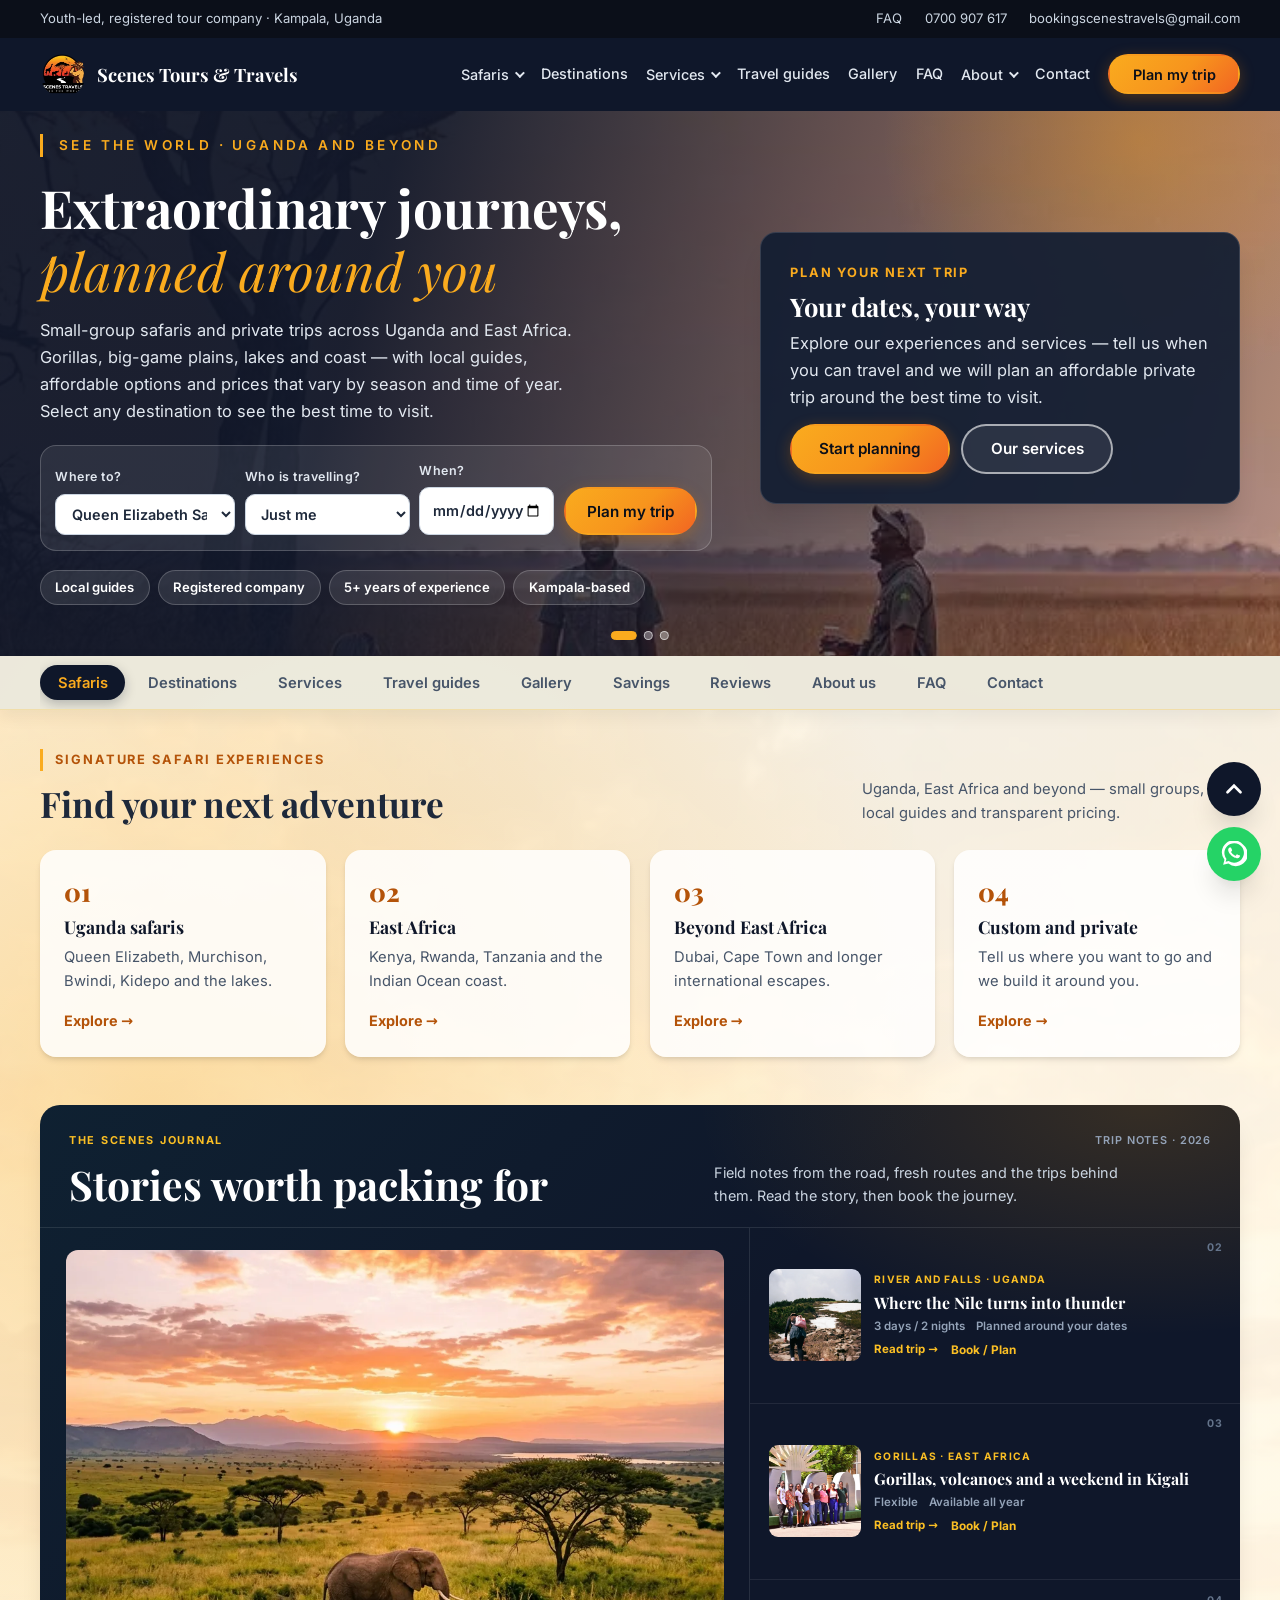
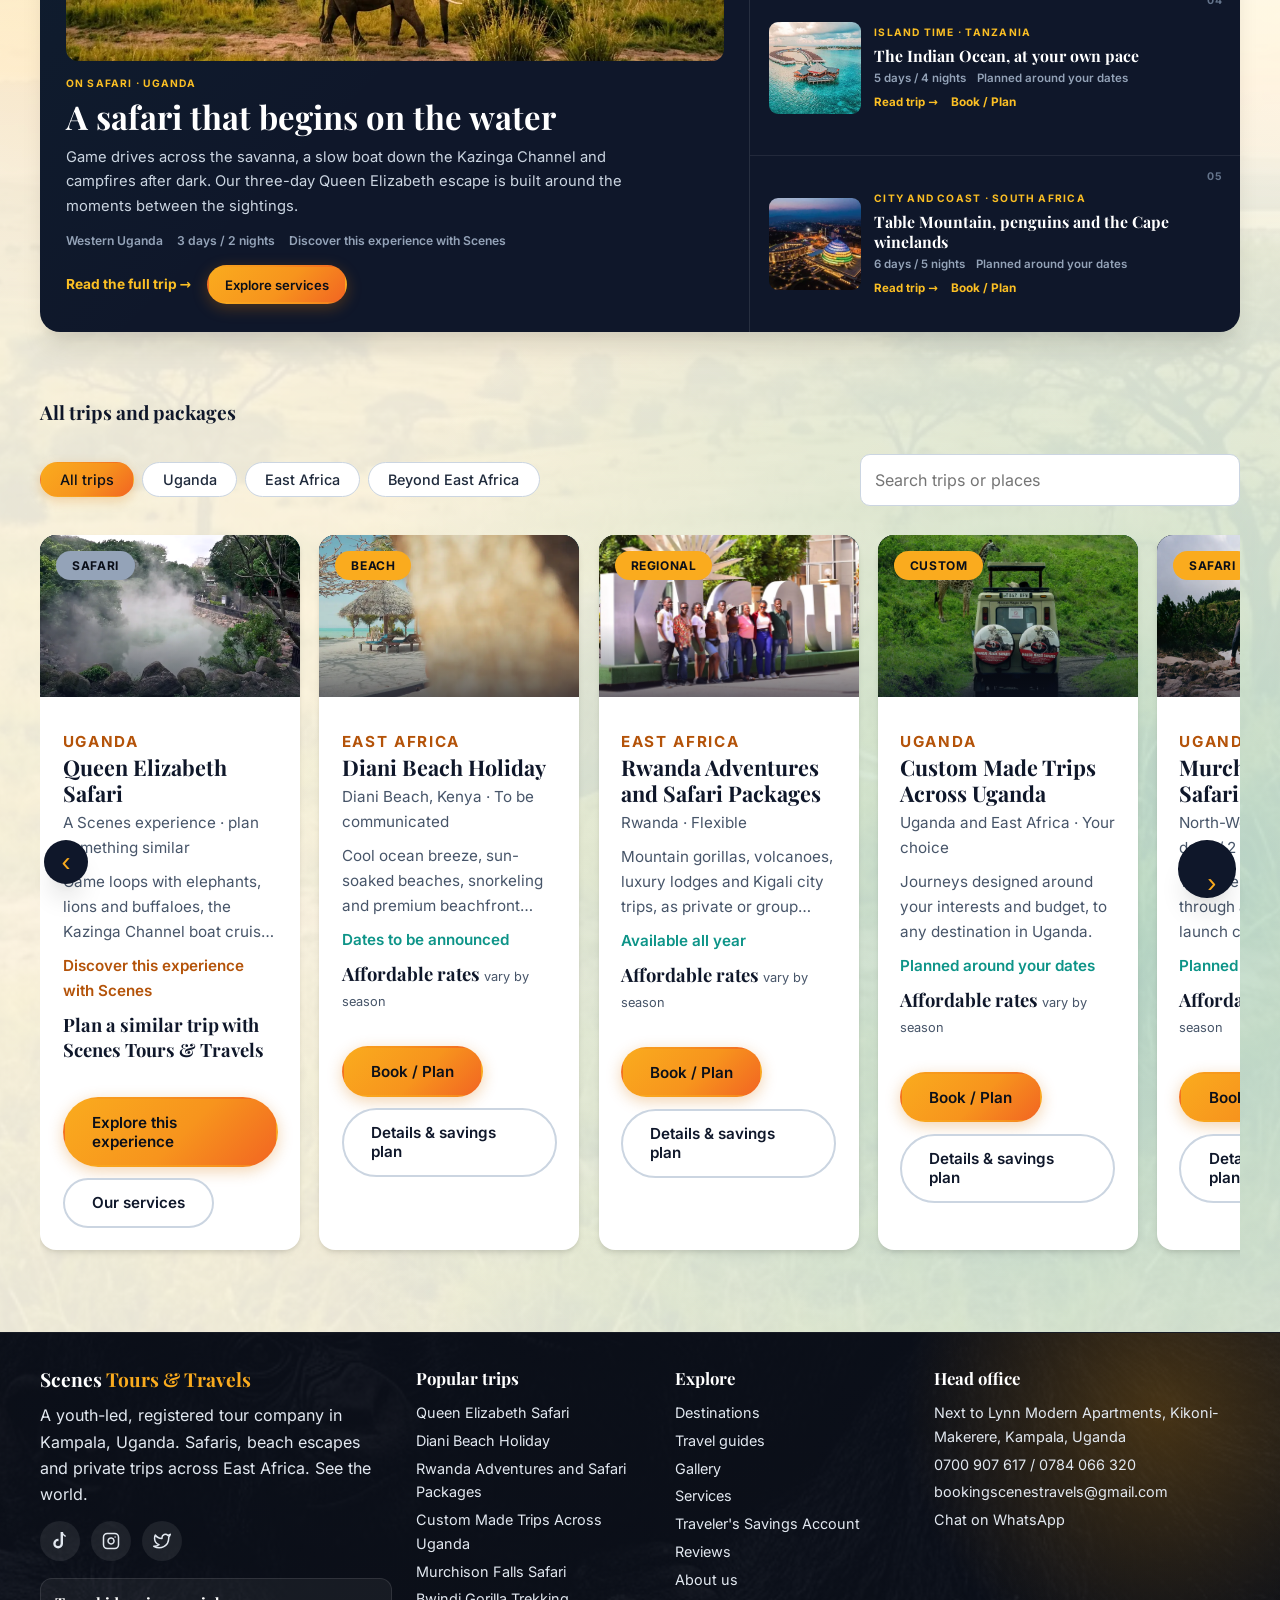
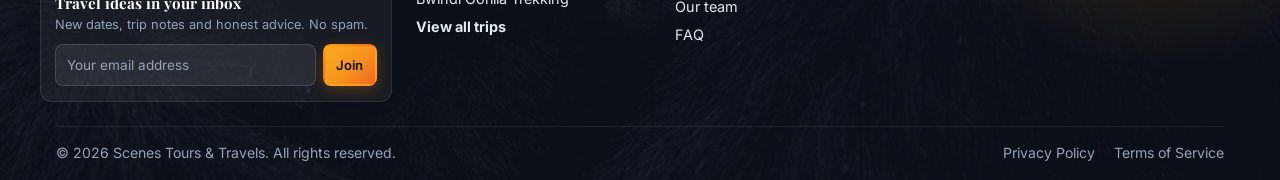
==== commit 25728449: "new update on the trips" ====
--- a/index.html
+++ b/index.html
@@ -14,7 +14,7 @@
 <link rel="preload" href="fonts/playfair.woff2" as="font" type="font/woff2" crossorigin>
 <link rel="preload" href="fonts/playfair-italic.woff2" as="font" type="font/woff2" crossorigin>
 <link rel="preload" href="sunset.webp" as="image" fetchpriority="high">
-<link rel="stylesheet" href="styles.css?v=22">
+<link rel="stylesheet" href="styles.css?v=24">
 <script type="application/ld+json">{"@context":"https://schema.org","@type":"TravelAgency","name":"Scenes Tours and Travel","url":"https://shema-k.github.io/scenes-tours/","slogan":"See the World","telephone":"+256784066320","email":"bookingscenestravels@gmail.com","address":{"@type":"PostalAddress","streetAddress":"Next to Lynn Modern Apartments, Kikoni-Makerere","addressLocality":"Kampala","addressCountry":"UG"}}</script>
 </head><body>
 <header id="site-header"></header>
@@ -138,7 +138,7 @@
   <div id="org" class="org"></div>
 </section>
 
-<section class="panel" id="faq" data-title="FAQ" data-tab="off" hidden>
+<section class="panel" id="faq" data-title="FAQ" hidden>
   <div class="panel-head"><div><span class="tagline">Good to know</span><h2>Frequently asked questions</h2></div><p class="meta">Still unsure? <a href="#contact" style="text-decoration:underline;font-weight:600">Ask us anything</a>.</p></div>
   <div id="faq-list" class="faq"></div>
 </section>
@@ -161,5 +161,5 @@
 </main>
 <footer id="site-footer" class="bg-photo foot-bg" style="--photo:url('gorilla.webp')"></footer>
 <noscript><p style="padding:1rem">Enable JavaScript to see trips. Call 0784 066 320 or 0700 907 617 to book.</p></noscript>
-<script src="data.js?v=22"></script><script src="app.js?v=22"></script>
+<script src="data.js?v=24"></script><script src="app.js?v=24"></script>
 </body></html>
--- a/styles.css
+++ b/styles.css
@@ -765,3 +765,13 @@
 /* 9. Pop-ups on short screens and landscape phones */
 dialog{max-height:92vh;max-height:92dvh;overflow:auto}
 @media(max-height:500px) and (orientation:landscape){.stage{min-height:0}}
+
+
+/* Trip cost estimator */
+.estimator .row{grid-template-columns:1fr 1fr;gap:.6rem}
+.estimator label{margin:0;font-size:.85rem}
+.estimator input[type=number]{margin-top:.25rem;padding:.55rem .6rem}
+.estimator .fee-val{display:block;font-weight:700;color:var(--dark);margin-top:.25rem;font-size:.95rem}
+.estimator .fee-range{width:100%;margin:.45rem 0 .1rem;accent-color:var(--gold);height:8px}
+.estimator .est-total{color:var(--dark);font-size:1rem}
+@media(max-width:420px){.estimator .row{grid-template-columns:1fr}}
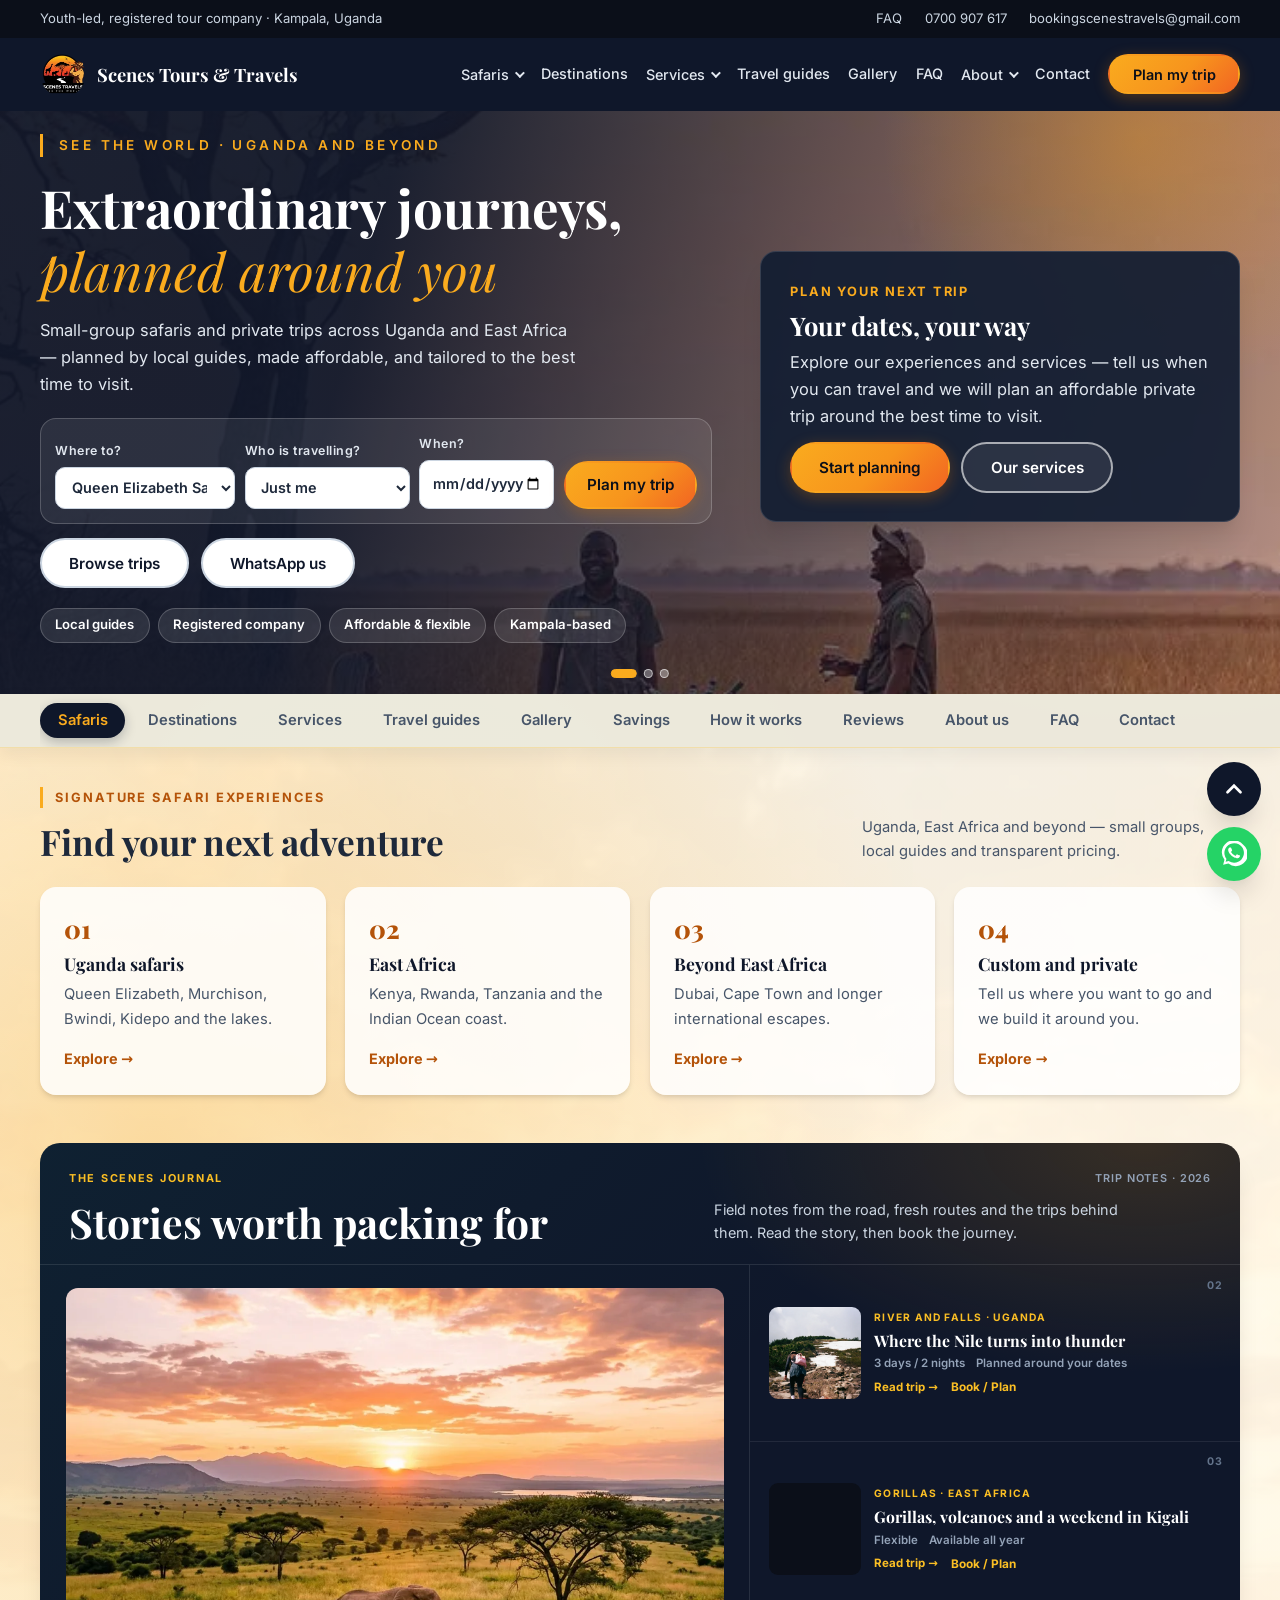
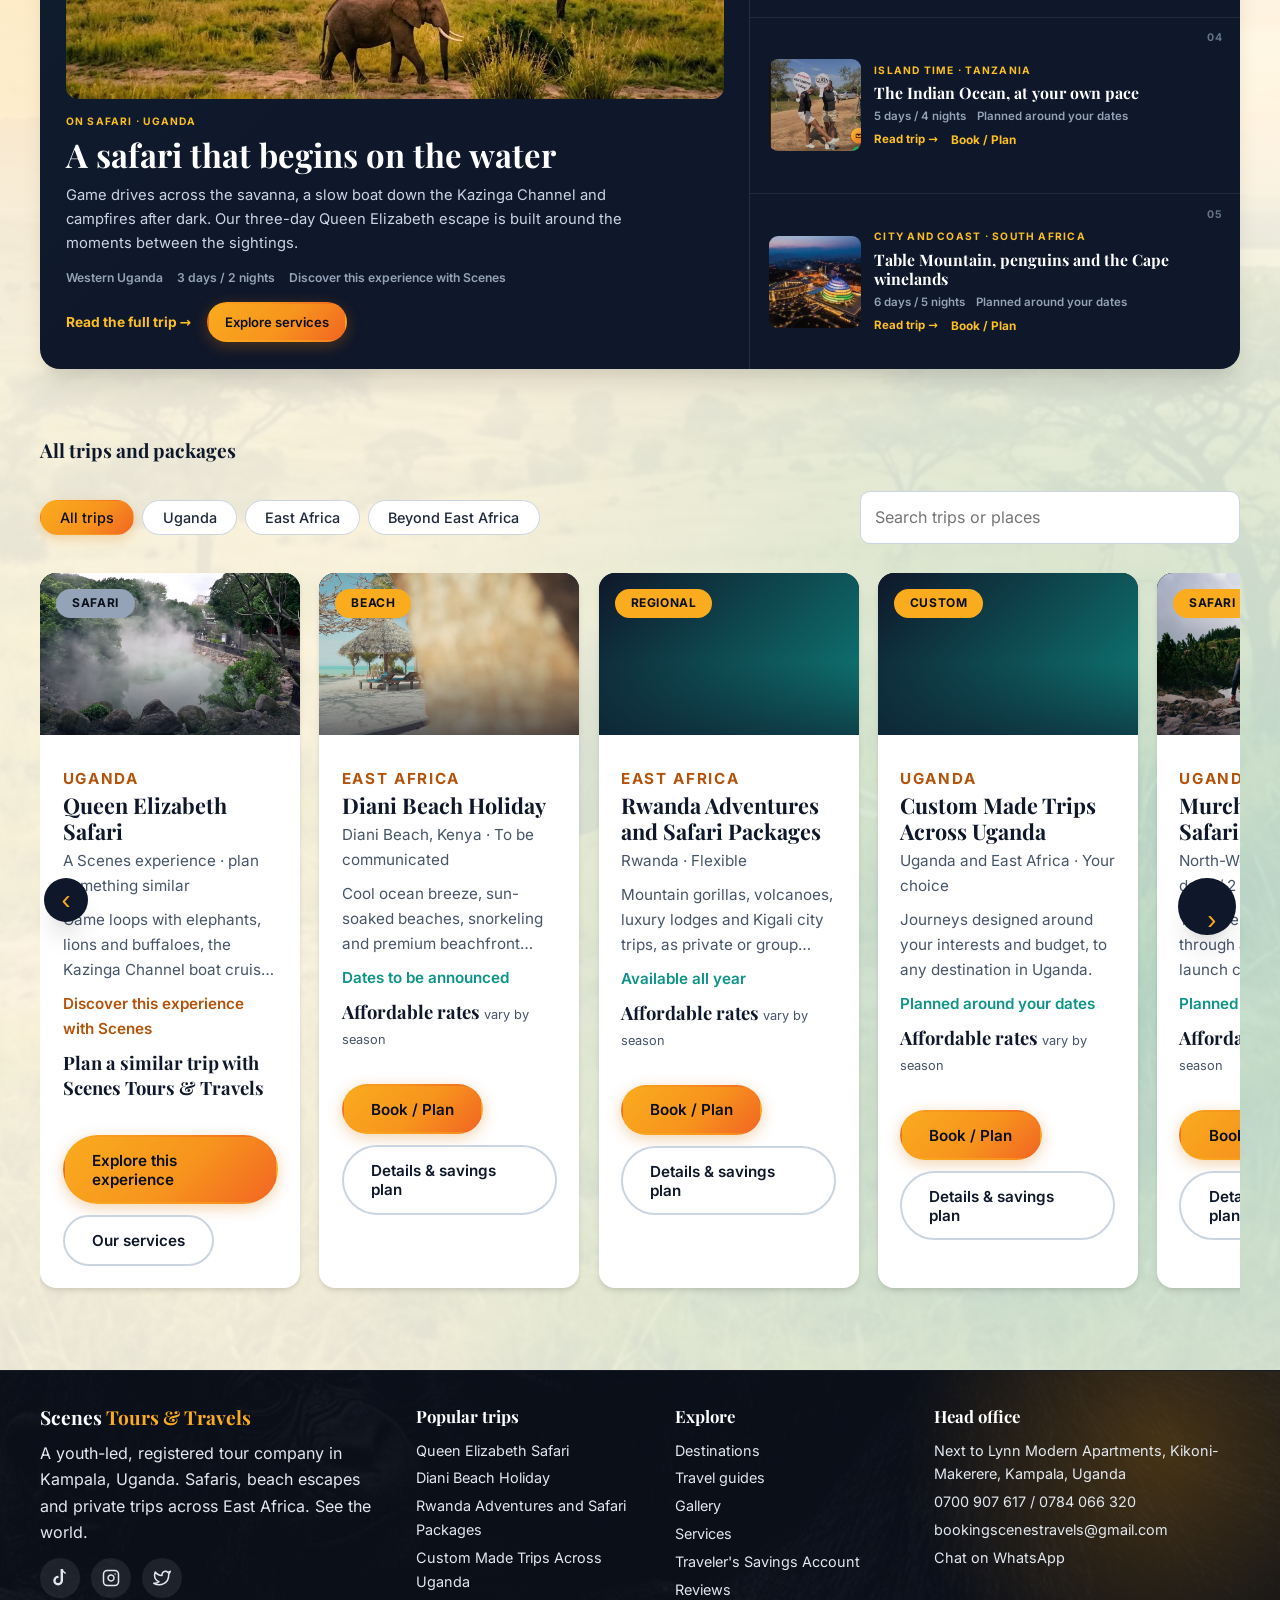
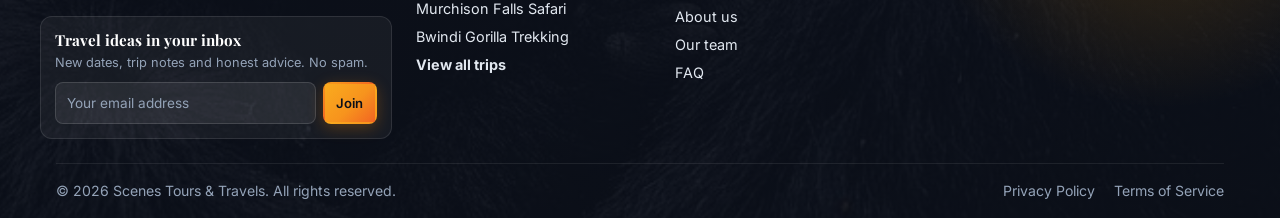
==== commit 9346f428: "update on the system structure, FAQ" ====
--- a/index.html
+++ b/index.html
@@ -14,7 +14,7 @@
 <link rel="preload" href="fonts/playfair.woff2" as="font" type="font/woff2" crossorigin>
 <link rel="preload" href="fonts/playfair-italic.woff2" as="font" type="font/woff2" crossorigin>
 <link rel="preload" href="sunset.webp" as="image" fetchpriority="high">
-<link rel="stylesheet" href="styles.css?v=24">
+<link rel="stylesheet" href="styles.css?v=27">
 <script type="application/ld+json">{"@context":"https://schema.org","@type":"TravelAgency","name":"Scenes Tours and Travel","url":"https://shema-k.github.io/scenes-tours/","slogan":"See the World","telephone":"+256784066320","email":"bookingscenestravels@gmail.com","address":{"@type":"PostalAddress","streetAddress":"Next to Lynn Modern Apartments, Kikoni-Makerere","addressLocality":"Kampala","addressCountry":"UG"}}</script>
 </head><body>
 <header id="site-header"></header>
@@ -24,14 +24,15 @@
   <div class="wrap hero-grid">
   <div><span class="motto">See the world &middot; Uganda and beyond</span>
   <h1>Extraordinary journeys, <em>planned around you</em></h1>
-  <p>Small-group safaris and private trips across Uganda and East Africa. Gorillas, big-game plains, lakes and coast &mdash; with local guides, affordable options and prices that vary by season and time of year. Select any destination to see the best time to visit.</p>
+  <p>Small-group safaris and private trips across Uganda and East Africa &mdash; planned by local guides, made affordable, and tailored to the best time to visit.</p>
   <form id="quick" class="quick" aria-label="Plan your trip">
     <label>Where to?<select name="trip"></select></label>
     <label>Who is travelling?<select name="who"><option value="0">Just me</option><option value="1">A couple</option><option value="2">Small group (3 to 6)</option><option value="3">School or large group</option></select></label>
     <label>When?<input type="date" name="date"></label>
     <button class="btn btn-primary" type="submit">Plan my trip</button>
   </form>
-  <ul class="pills"><li>Local guides</li><li>Registered company</li><li>5+ years of experience</li><li>Kampala-based</li></ul></div>
+  <p class="actions" style="margin-top:.9rem"><a class="btn btn-ghost" href="#trips">Browse trips</a><a class="btn btn-ghost" href="https://wa.me/256700907617" target="_blank" rel="noopener">WhatsApp us</a></p>
+  <ul class="pills"><li>Local guides</li><li>Registered company</li><li>Affordable &amp; flexible</li><li>Kampala-based</li></ul></div>
   <div class="next" id="next" aria-live="polite"></div>
   </div>
   <div class="hero-dots" id="hero-dots" aria-label="Choose a hero image"></div>
@@ -83,7 +84,7 @@
 <section class="panel" id="gallery" data-title="Gallery" hidden>
   <div class="panel-head"><div><span class="tagline">Moments from our trips</span><h2>Gallery</h2></div><p class="meta">Real places, real departures. Tap any photo to open it full size.</p></div>
   <div id="moments" class="mosaic"></div>
-  <p class="actions"><a class="btn btn-primary" href="#trips">Find a trip</a><a class="btn btn-ghost" href="https://www.instagram.com/scenestours" target="_blank" rel="noopener">Follow on Instagram</a></p>
+  <p class="actions"><a class="btn btn-primary" href="#trips">Find a trip</a><button class="btn btn-ghost" data-book="custom-trips">Plan a trip</button><a class="btn btn-ghost" href="https://www.instagram.com/scenestours" target="_blank" rel="noopener">Instagram</a></p>
 </section>
 
 <section class="panel" id="save" data-title="Savings" hidden>
@@ -103,6 +104,16 @@
     <p class="meta" style="margin-top:.6rem"><span id="pct"></span> of <span id="goal"></span></p>
     <button class="btn btn-primary wide" type="button" data-book="custom-trips">Start planning</button>
   </form>
+  </div>
+</section>
+
+<section class="panel" id="how" data-title="How it works" hidden>
+  <div class="panel-head"><div><span class="tagline">Simple steps</span><h2>How to plan your trip</h2></div><p class="meta">From idea to departure &mdash; we make it easy.</p></div>
+  <div class="ways">
+    <div class="tinfo"><p><b>1. Choose a trip</b></p><p>Browse destinations and pick an experience that fits you.</p><p class="actions"><a class="btn btn-ghost" href="#trips">Browse trips</a></p></div>
+    <div class="tinfo"><p><b>2. Check the best time</b></p><p>Select a destination to see the best time to visit and affordable seasonal options.</p><p class="actions"><a class="btn btn-ghost" href="#world">Destinations</a></p></div>
+    <div class="tinfo"><p><b>3. Book or start a savings plan</b></p><p>Book now, or start an installment plan and pay over time.</p><p class="actions"><a class="btn btn-ghost" href="#save">Savings plan</a></p></div>
+    <div class="tinfo"><p><b>4. Travel with Scenes</b></p><p>We handle the details. You enjoy the journey.</p><p class="actions"><a class="btn btn-ghost" href="#contact">Contact us</a></p></div>
   </div>
 </section>
 
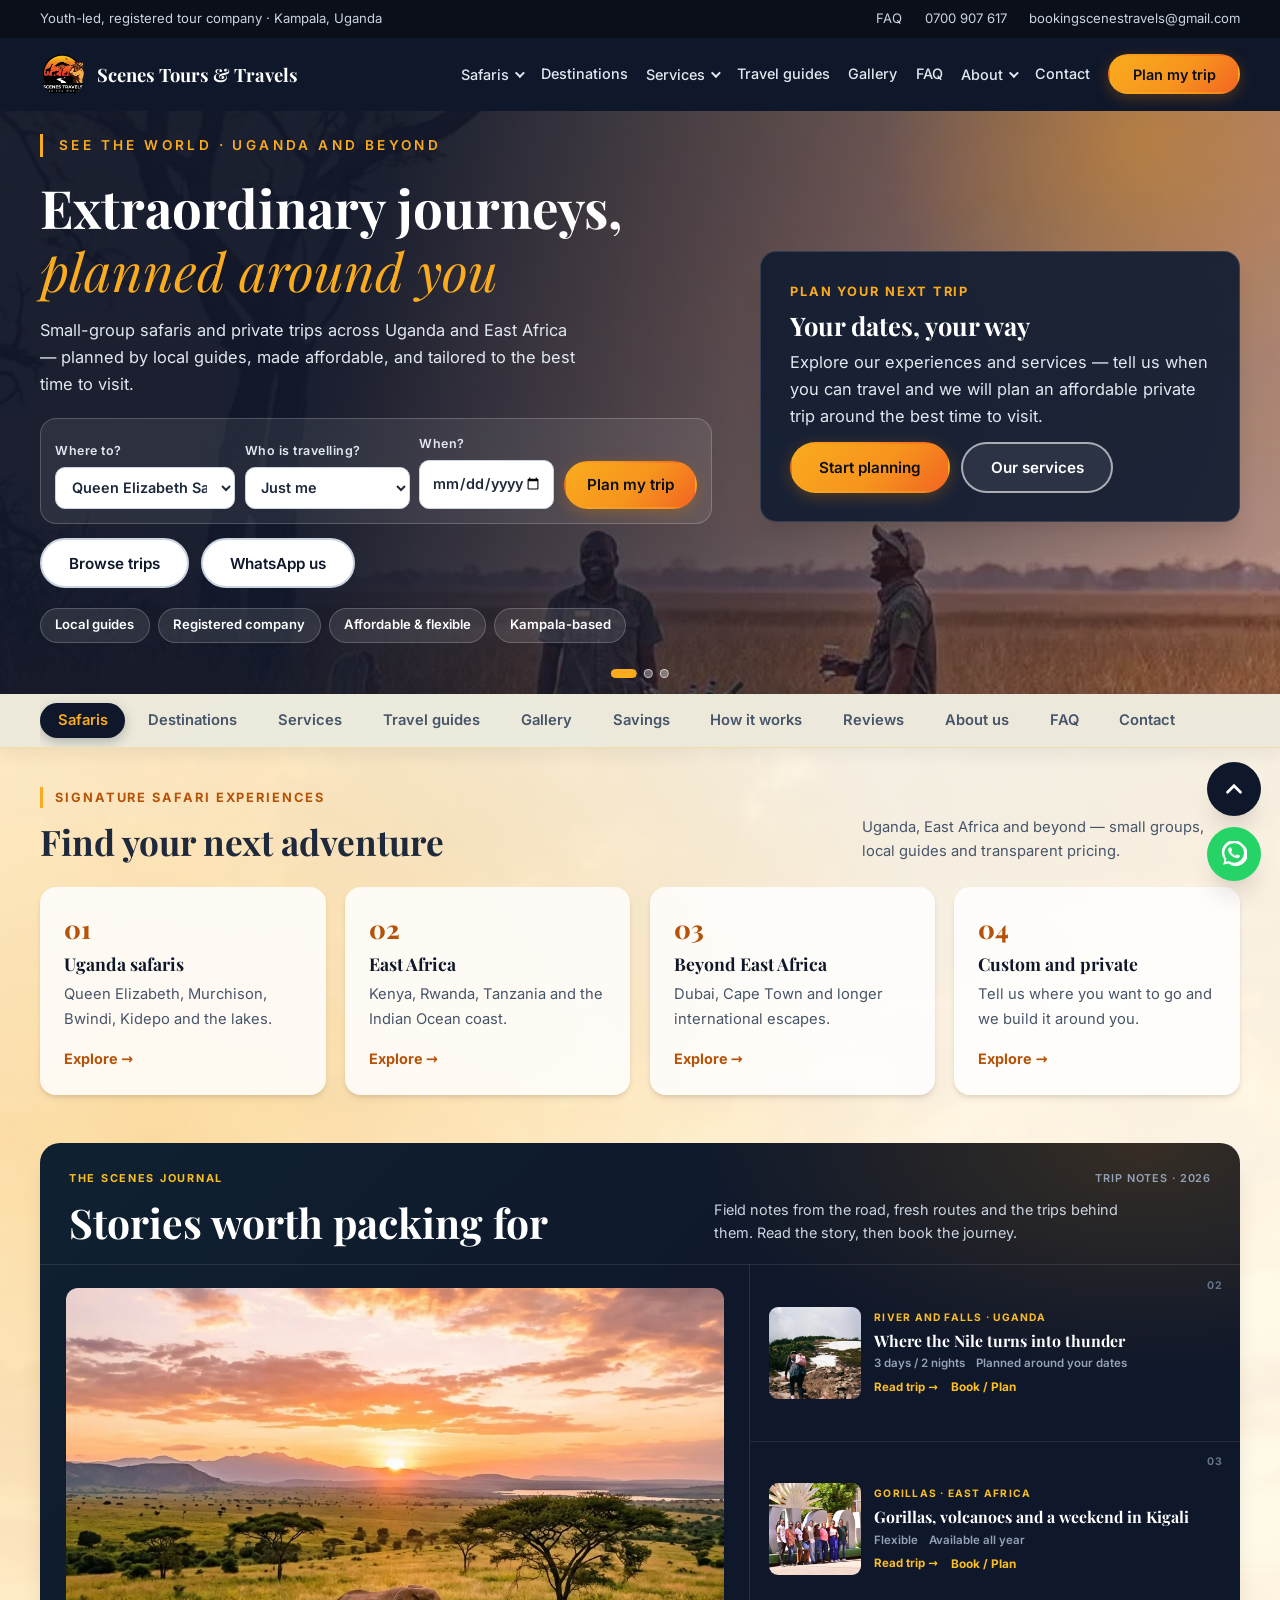
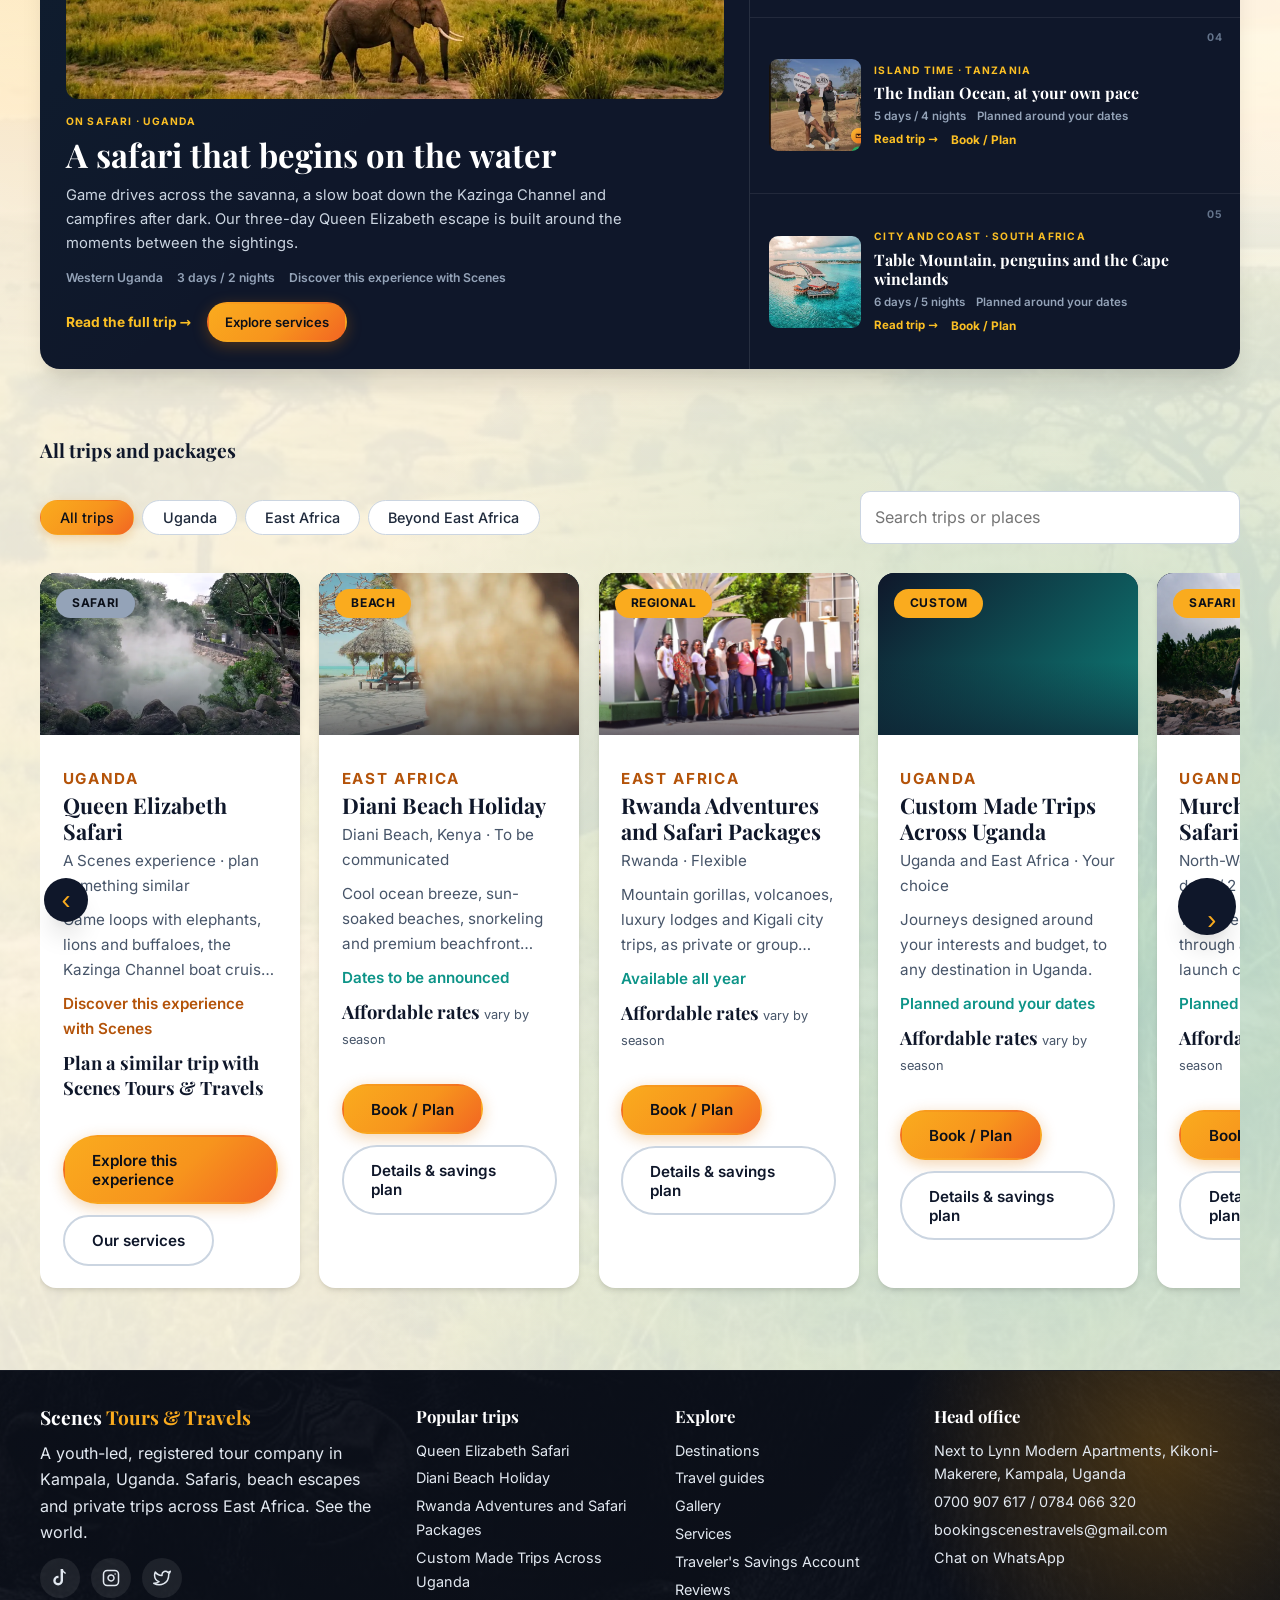
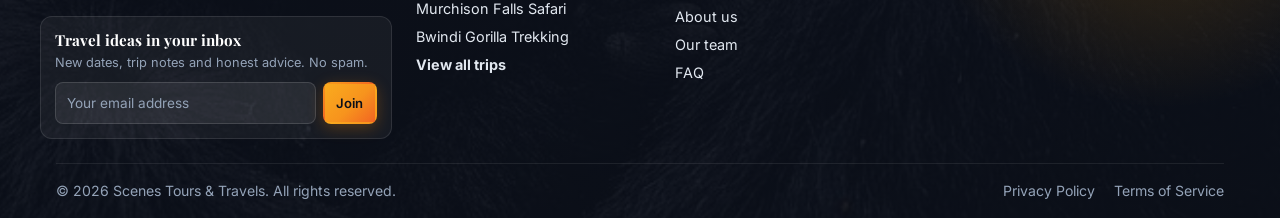
==== commit 05fbd5c9: "update on the trip photos and videos" ====
--- a/index.html
+++ b/index.html
@@ -84,7 +84,7 @@
 <section class="panel" id="gallery" data-title="Gallery" hidden>
   <div class="panel-head"><div><span class="tagline">Moments from our trips</span><h2>Gallery</h2></div><p class="meta">Real places, real departures. Tap any photo to open it full size.</p></div>
   <div id="moments" class="mosaic"></div>
-  <p class="actions"><a class="btn btn-primary" href="#trips">Find a trip</a><button class="btn btn-ghost" data-book="custom-trips">Plan a trip</button><a class="btn btn-ghost" href="https://www.instagram.com/scenestours" target="_blank" rel="noopener">Instagram</a></p>
+  <p class="actions"><a class="btn btn-primary" href="#trips">Find a trip</a><button class="btn btn-ghost" data-book="custom-trips">Plan a trip</button><a class="btn btn-ghost" href="https://www.instagram.com/scenestravels" target="_blank" rel="noopener">Instagram</a></p>
 </section>
 
 <section class="panel" id="save" data-title="Savings" hidden>
@@ -162,7 +162,7 @@
   <div class="info"><i>&#9990;</i><div><h4>Direct hotline</h4><p><a href="tel:0784066320">0784066320</a> / <a href="tel:0700907617">0700907617</a></p></div></div>
   <div class="info"><i>&#9906;</i><div><h4>Head office location</h4><p>Next to Lynn Modern Apartments, Kikoni-Makerere<br>Kampala, Uganda</p></div></div>
   <a class="qr" href="https://wa.me/256784066320" target="_blank" rel="noopener"><img src="whatsapp-qr.png" alt="Scan to chat with Scenes Tours &amp; Travels on WhatsApp" width="110" height="110" loading="lazy" decoding="async"><span>Scan to chat on WhatsApp</span></a>
-  <div class="info"><i>&#9654;</i><div><h4>TikTok</h4><p><a href="https://www.tiktok.com/@scenes.travel" target="_blank" rel="noopener">scenes tours and travels</a></p></div></div>
+  <div class="info"><i>&#9654;</i><div><h4>TikTok</h4><p><a href="https://www.tiktok.com/@scenestravels" target="_blank" rel="noopener">@Scenes Tours &amp; Travel</a></p></div></div>
   <div class="info"><i>&#9993;</i><div><h4>Email</h4><p><a href="mailto:bookingscenestravels@gmail.com">bookingscenestravels@gmail.com</a></p></div></div></div>
   <div class="map rv" id="map"><button type="button" data-map="https://www.google.com/maps?q=Lynn+Apartments+kikoni+Kampala&hl=en&z=14&output=embed"><span class="pin" aria-hidden="true">&#9906;</span><b>Our head office</b><small>Next to Lynn Modern Apartments, Kikoni-Makerere &middot; Kampala</small><em>Open interactive map</em></button></div>
   </div></div>
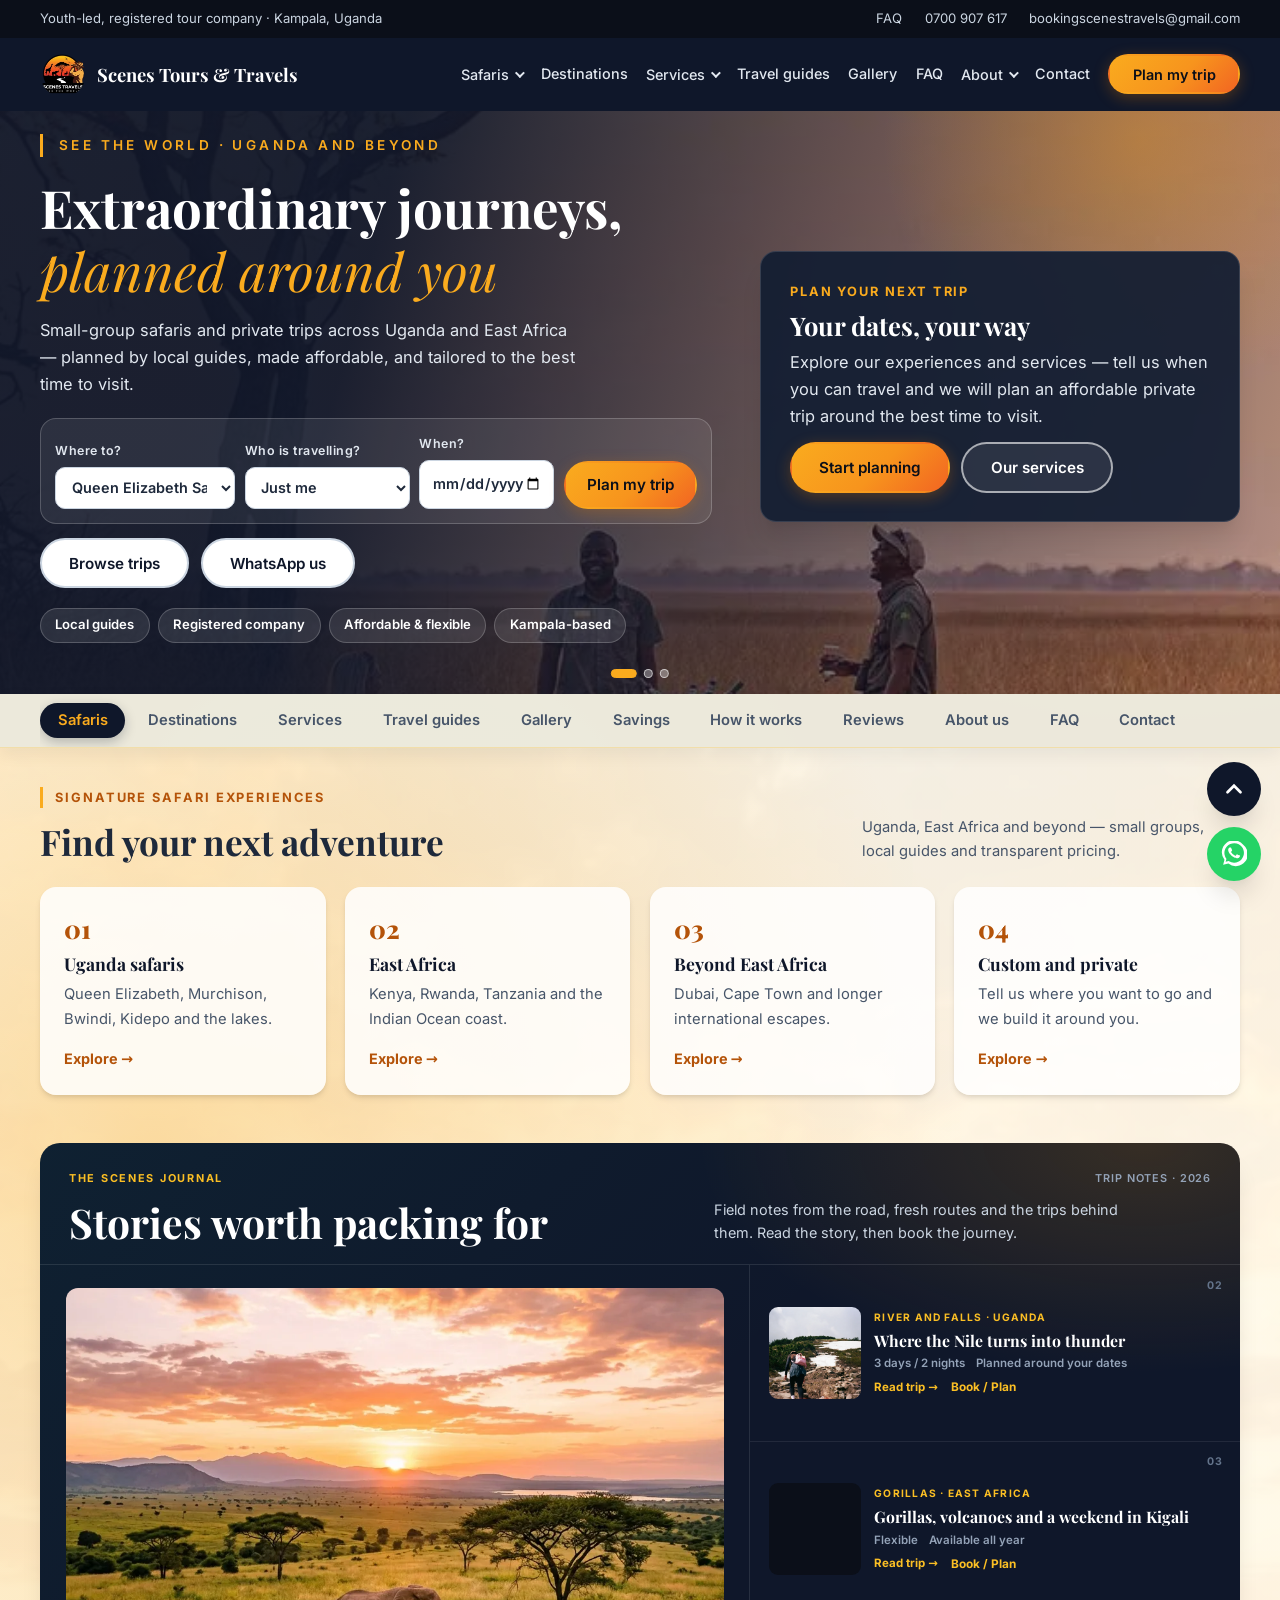
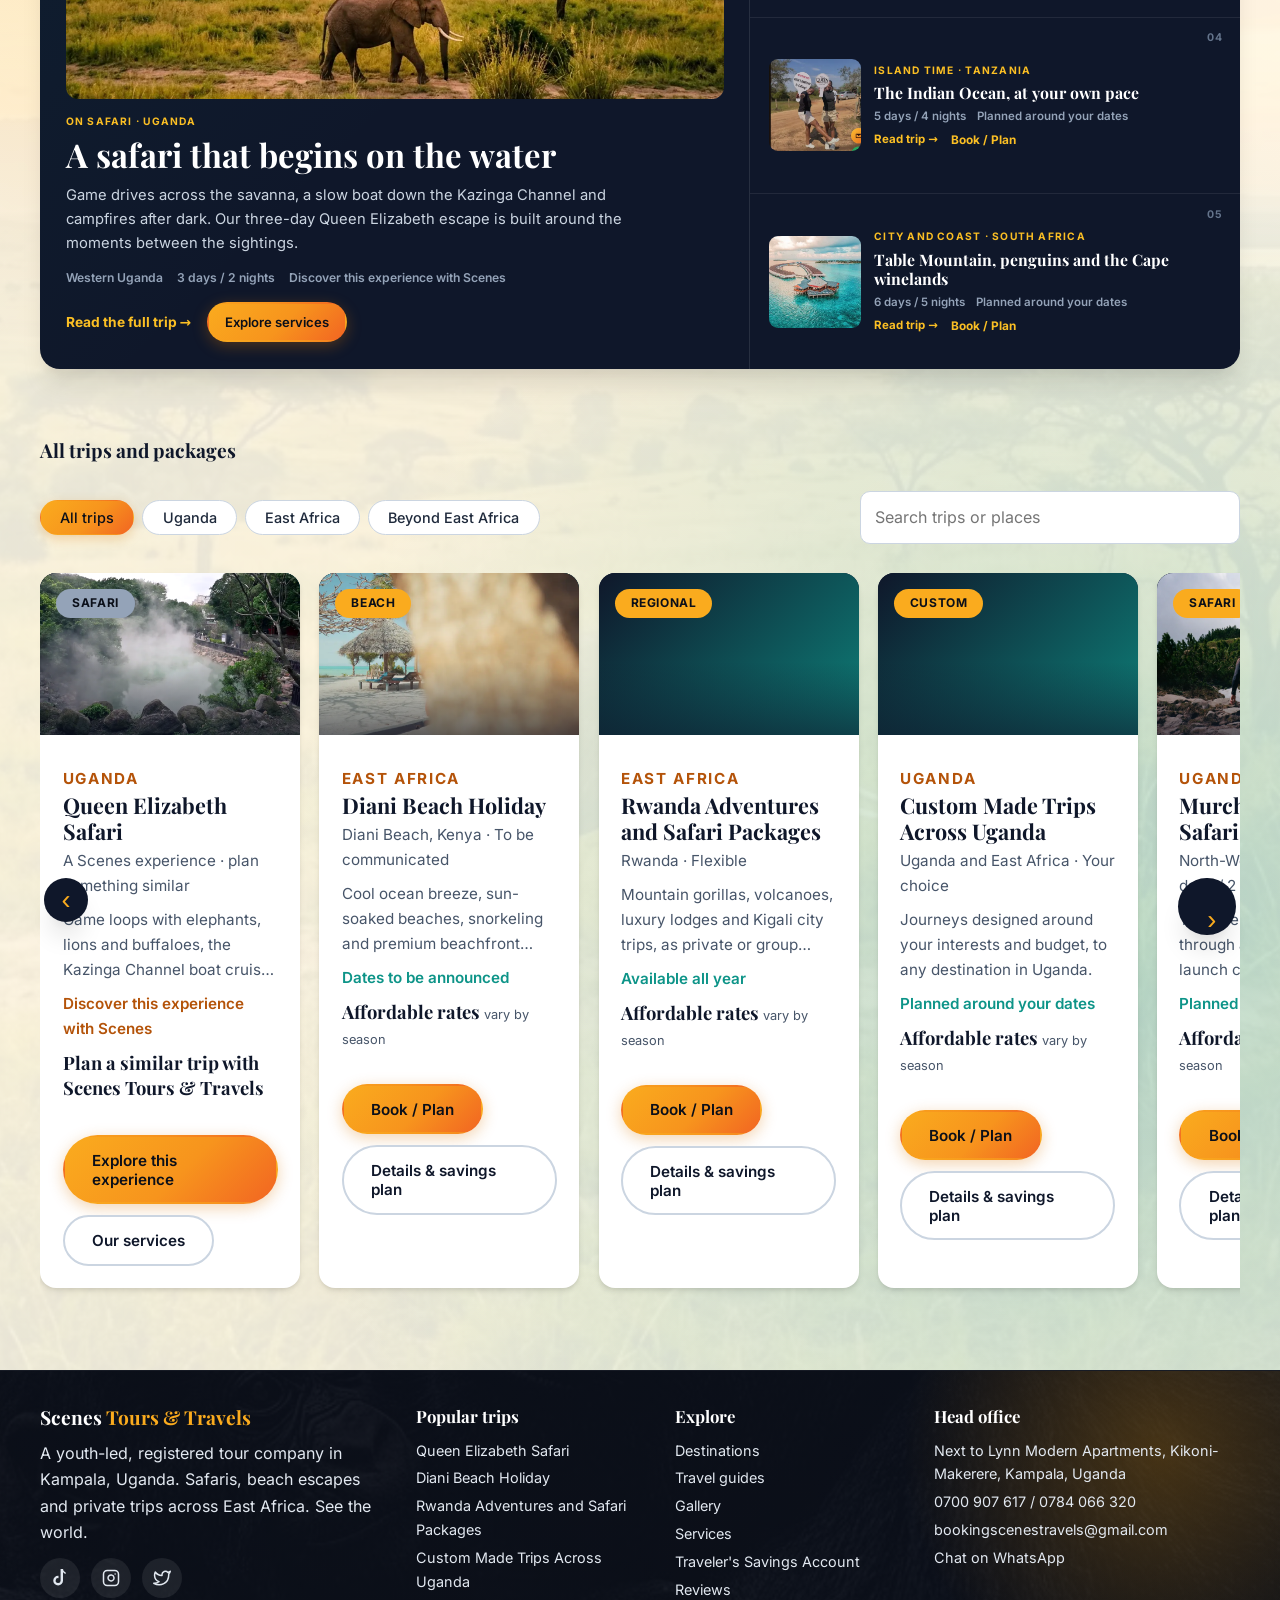
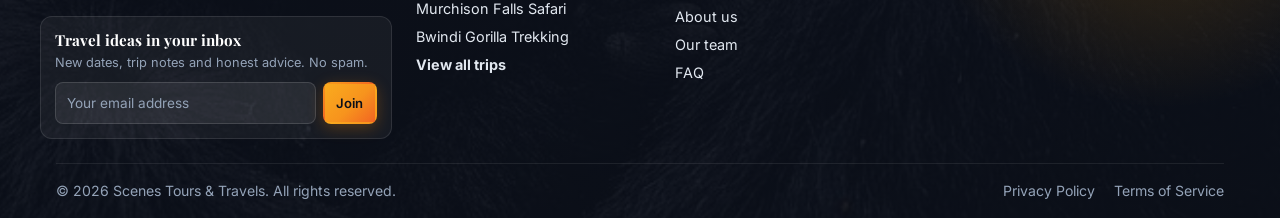
==== commit 4114b151: "update on the web admin account, and system upgrade" ====
--- a/index.html
+++ b/index.html
@@ -14,7 +14,7 @@
 <link rel="preload" href="fonts/playfair.woff2" as="font" type="font/woff2" crossorigin>
 <link rel="preload" href="fonts/playfair-italic.woff2" as="font" type="font/woff2" crossorigin>
 <link rel="preload" href="sunset.webp" as="image" fetchpriority="high">
-<link rel="stylesheet" href="styles.css?v=27">
+<link rel="stylesheet" href="styles.css?v=28">
 <script type="application/ld+json">{"@context":"https://schema.org","@type":"TravelAgency","name":"Scenes Tours and Travel","url":"https://shema-k.github.io/scenes-tours/","slogan":"See the World","telephone":"+256784066320","email":"bookingscenestravels@gmail.com","address":{"@type":"PostalAddress","streetAddress":"Next to Lynn Modern Apartments, Kikoni-Makerere","addressLocality":"Kampala","addressCountry":"UG"}}</script>
 </head><body>
 <header id="site-header"></header>
@@ -68,7 +68,7 @@
   <div class="panel-head"><div><span class="tagline">Destinations</span><h2>Where we go</h2></div><p class="meta">Wildlife, coastlines, cities and living cultures across Uganda, East Africa and beyond. Pick a place and we will shape a trip around it.</p></div>
   <div id="world-grid" class="world-grid"></div>
   <div class="marquee mini-marquee" aria-hidden="true"><div id="places"></div><div id="places2"></div></div>
-  <p class="actions"><a class="btn btn-primary" href="#trips">Browse trips</a><button class="btn btn-ghost" data-book="custom-trips">Plan a private trip</button></p>
+  <p class="actions"><button class="btn btn-primary" data-book="custom-trips">Plan a private trip</button></p>
 </section>
 
 <section class="panel" id="services" data-title="Services" hidden>
@@ -84,7 +84,7 @@
 <section class="panel" id="gallery" data-title="Gallery" hidden>
   <div class="panel-head"><div><span class="tagline">Moments from our trips</span><h2>Gallery</h2></div><p class="meta">Real places, real departures. Tap any photo to open it full size.</p></div>
   <div id="moments" class="mosaic"></div>
-  <p class="actions"><a class="btn btn-primary" href="#trips">Find a trip</a><button class="btn btn-ghost" data-book="custom-trips">Plan a trip</button><a class="btn btn-ghost" href="https://www.instagram.com/scenestravels" target="_blank" rel="noopener">Instagram</a></p>
+  <p class="actions"><a class="btn btn-primary" href="#trips">Browse trips</a><a class="btn btn-ghost" href="https://www.instagram.com/scenestravels" target="_blank" rel="noopener">Instagram</a></p>
 </section>
 
 <section class="panel" id="save" data-title="Savings" hidden>
@@ -102,18 +102,18 @@
     <div class="out"><div><span>Per month</span><b id="per-month"></b></div><div><span>Per week</span><b id="per-week"></b></div></div>
     <div class="progress" role="progressbar" aria-label="Savings progress"><i id="bar"></i></div>
     <p class="meta" style="margin-top:.6rem"><span id="pct"></span> of <span id="goal"></span></p>
-    <button class="btn btn-primary wide" type="button" data-book="custom-trips">Start planning</button>
+    <a class="btn btn-primary wide" href="https://wa.me/256700907617?text=Hello%20Scenes%20Tours%2C%20I%20would%20like%20to%20start%20a%20Traveler%27s%20Savings%20Account." target="_blank" rel="noopener">Start my savings plan on WhatsApp</a>
   </form>
   </div>
 </section>
 
 <section class="panel" id="how" data-title="How it works" hidden>
-  <div class="panel-head"><div><span class="tagline">Simple steps</span><h2>How to plan your trip</h2></div><p class="meta">From idea to departure &mdash; we make it easy.</p></div>
+  <div class="panel-head"><div><span class="tagline">Simple steps</span><h2>How to plan your trip</h2></div><p class="meta">From idea to departure &mdash; four simple steps.</p></div>
   <div class="ways">
-    <div class="tinfo"><p><b>1. Choose a trip</b></p><p>Browse destinations and pick an experience that fits you.</p><p class="actions"><a class="btn btn-ghost" href="#trips">Browse trips</a></p></div>
-    <div class="tinfo"><p><b>2. Check the best time</b></p><p>Select a destination to see the best time to visit and affordable seasonal options.</p><p class="actions"><a class="btn btn-ghost" href="#world">Destinations</a></p></div>
-    <div class="tinfo"><p><b>3. Book or start a savings plan</b></p><p>Book now, or start an installment plan and pay over time.</p><p class="actions"><a class="btn btn-ghost" href="#save">Savings plan</a></p></div>
-    <div class="tinfo"><p><b>4. Travel with Scenes</b></p><p>We handle the details. You enjoy the journey.</p><p class="actions"><a class="btn btn-ghost" href="#contact">Contact us</a></p></div>
+    <div class="tinfo"><p><b>1. Choose a trip</b></p><p>Browse destinations and pick an experience that fits you.</p></div>
+    <div class="tinfo"><p><b>2. Check the best time</b></p><p>Select a destination to see the best time to visit and affordable seasonal options.</p></div>
+    <div class="tinfo"><p><b>3. Book or start a savings plan</b></p><p>Book now, or start an installment plan and pay over time.</p></div>
+    <div class="tinfo"><p><b>4. Travel with Scenes</b></p><p>We handle the details. You enjoy the journey.</p></div>
   </div>
 </section>
 
@@ -158,10 +158,10 @@
   <div class="dark-card bgs v-teal dk" style="--photo:url('lakeview.webp')"><div class="contact">
   <div class="rv"><span class="tagline" style="color:var(--gold)">Get in touch</span><h2>Let's plan your trip</h2>
   <p>Drop by our head office in Kampala or call our direct customer relations line. Our trip coordinators are ready to help you plan.</p>
-  <p class="actions"><a class="btn btn-primary" href="https://wa.me/256700907617" target="_blank" rel="noopener">WhatsApp us</a><a class="btn btn-light" href="tel:0784066320">Call us</a><button class="btn btn-light" data-book="custom-trips">Plan a custom trip</button></p>
+  <p class="actions"><a class="btn btn-primary" href="https://wa.me/256700907617" target="_blank" rel="noopener">WhatsApp us</a><a class="btn btn-light" href="tel:0784066320">Call us</a></p>
   <div class="info"><i>&#9990;</i><div><h4>Direct hotline</h4><p><a href="tel:0784066320">0784066320</a> / <a href="tel:0700907617">0700907617</a></p></div></div>
   <div class="info"><i>&#9906;</i><div><h4>Head office location</h4><p>Next to Lynn Modern Apartments, Kikoni-Makerere<br>Kampala, Uganda</p></div></div>
-  <a class="qr" href="https://wa.me/256784066320" target="_blank" rel="noopener"><img src="whatsapp-qr.png" alt="Scan to chat with Scenes Tours &amp; Travels on WhatsApp" width="110" height="110" loading="lazy" decoding="async"><span>Scan to chat on WhatsApp</span></a>
+  <a class="qr" href="https://wa.me/256700907617" target="_blank" rel="noopener"><img src="whatsapp-qr.png" alt="Scan to chat with Scenes Tours &amp; Travels on WhatsApp" width="110" height="110" loading="lazy" decoding="async"><span>Scan to chat on WhatsApp</span></a>
   <div class="info"><i>&#9654;</i><div><h4>TikTok</h4><p><a href="https://www.tiktok.com/@scenestravels" target="_blank" rel="noopener">@Scenes Tours &amp; Travel</a></p></div></div>
   <div class="info"><i>&#9993;</i><div><h4>Email</h4><p><a href="mailto:bookingscenestravels@gmail.com">bookingscenestravels@gmail.com</a></p></div></div></div>
   <div class="map rv" id="map"><button type="button" data-map="https://www.google.com/maps?q=Lynn+Apartments+kikoni+Kampala&hl=en&z=14&output=embed"><span class="pin" aria-hidden="true">&#9906;</span><b>Our head office</b><small>Next to Lynn Modern Apartments, Kikoni-Makerere &middot; Kampala</small><em>Open interactive map</em></button></div>
@@ -172,5 +172,5 @@
 </main>
 <footer id="site-footer" class="bg-photo foot-bg" style="--photo:url('gorilla.webp')"></footer>
 <noscript><p style="padding:1rem">Enable JavaScript to see trips. Call 0784 066 320 or 0700 907 617 to book.</p></noscript>
-<script src="data.js?v=24"></script><script src="app.js?v=24"></script>
+<script src="data.js?v=28"></script><script src="app.js?v=28"></script>
 </body></html>
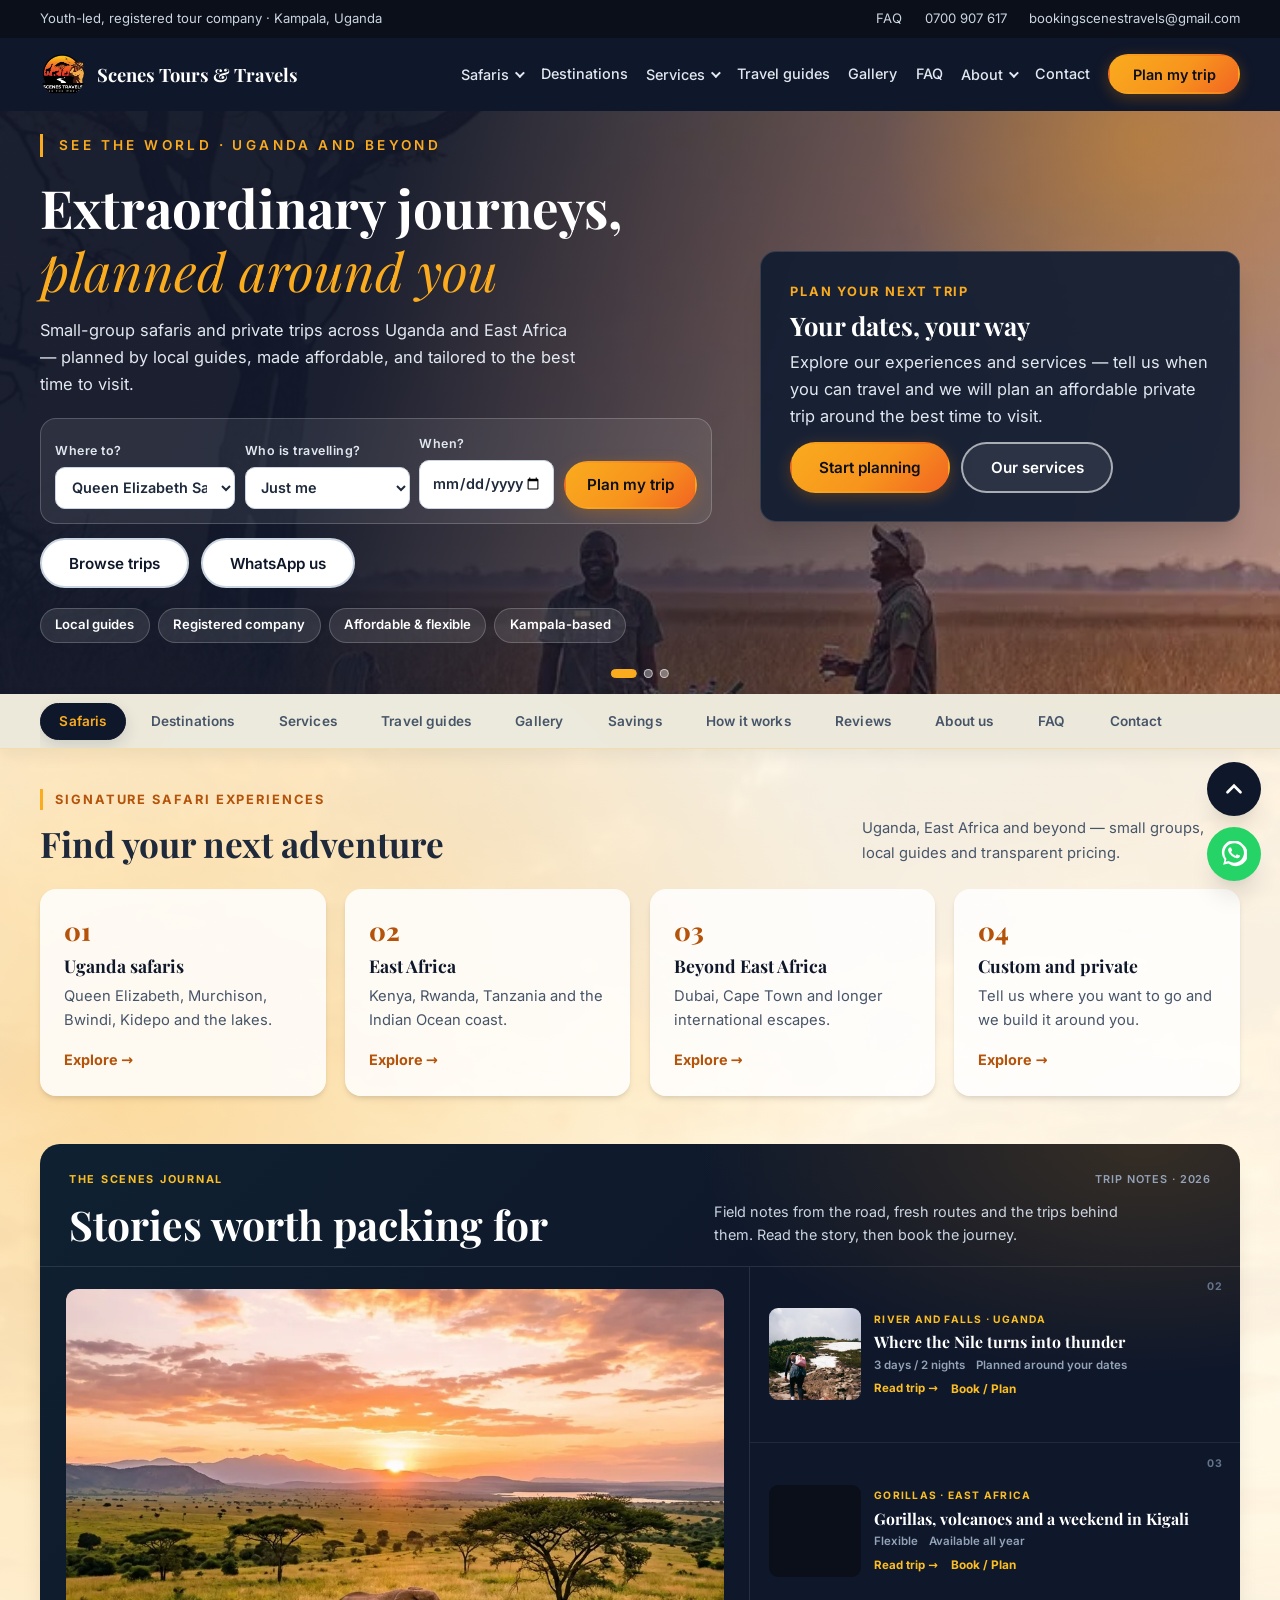
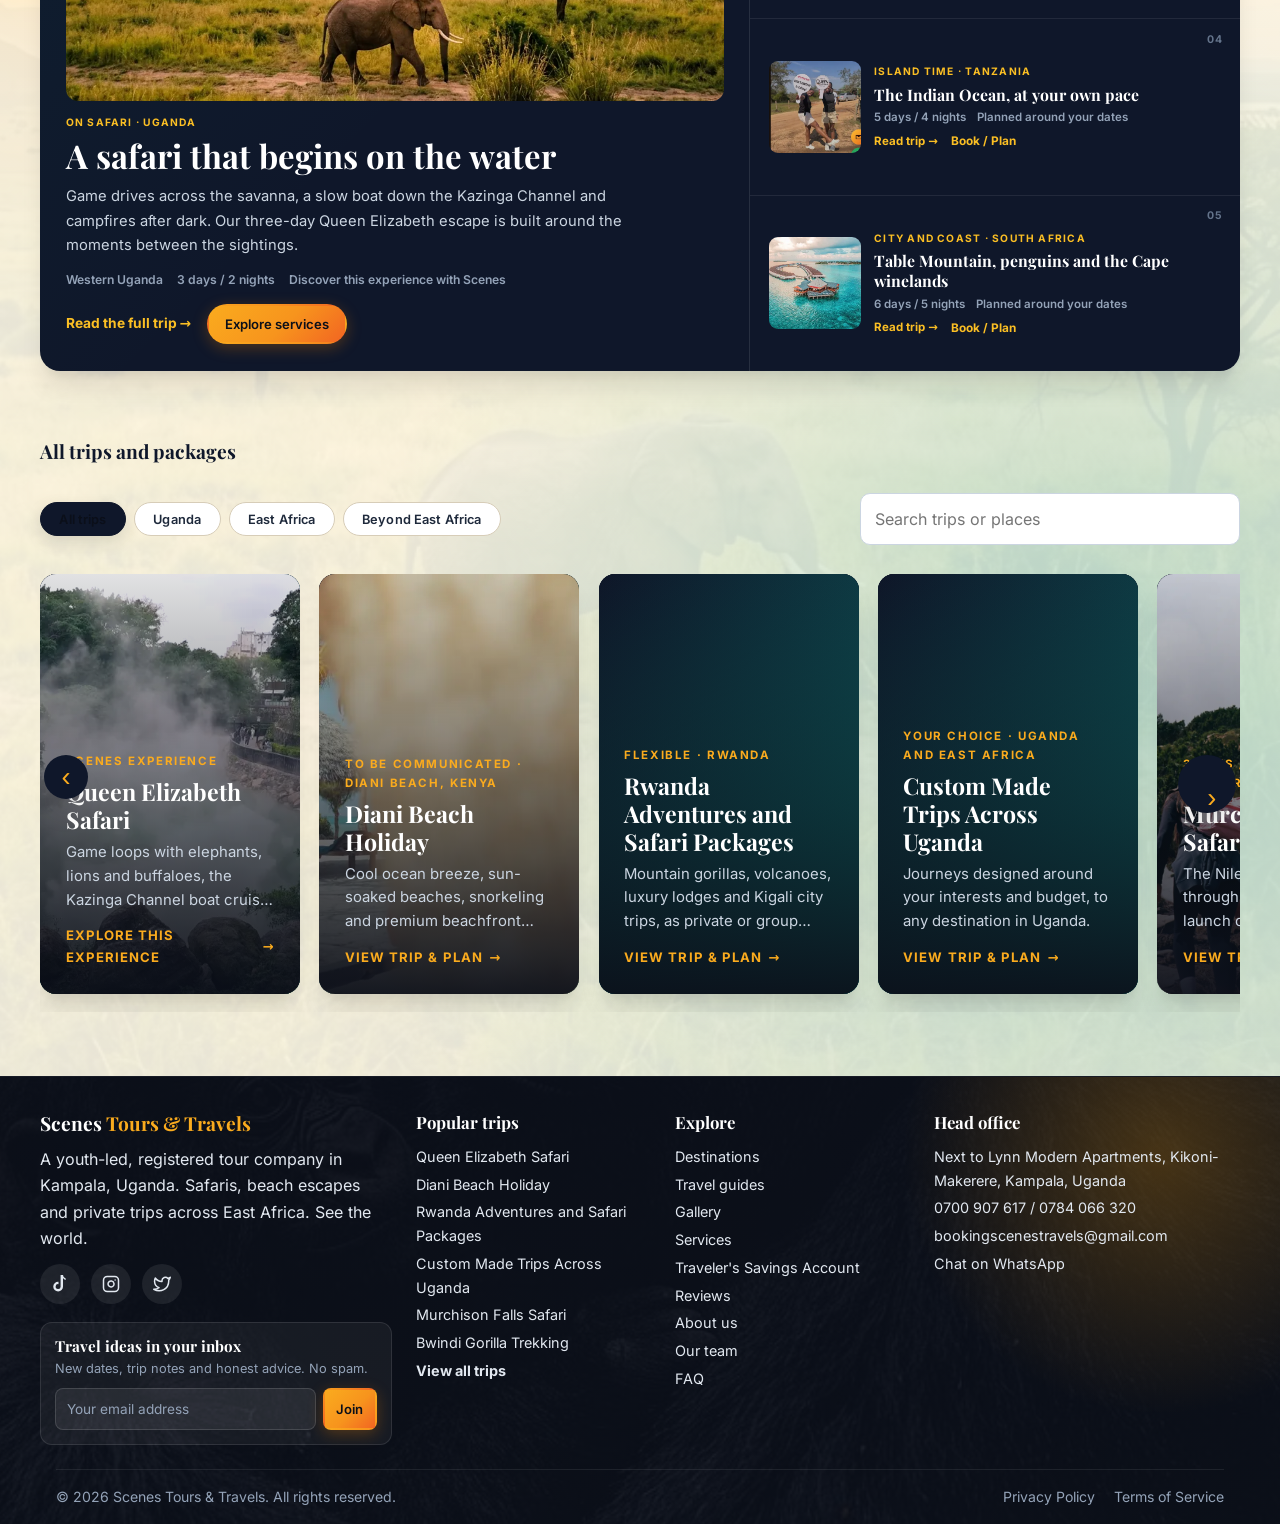
==== commit 410755d3: "Adopt Savannah-style trip cards and swipeable destinations" ====
--- a/index.html
+++ b/index.html
@@ -66,7 +66,7 @@
 
 <section class="panel" id="world" data-title="Destinations" hidden>
   <div class="panel-head"><div><span class="tagline">Destinations</span><h2>Where we go</h2></div><p class="meta">Wildlife, coastlines, cities and living cultures across Uganda, East Africa and beyond. Pick a place and we will shape a trip around it.</p></div>
-  <div id="world-grid" class="world-grid"></div>
+  <div class="rail-wrap world-rail-wrap"><button class="rail-btn prev" data-dir="-1" aria-label="Previous destinations">&lsaquo;</button><div id="world-grid" class="world-grid rail-scroll"></div><button class="rail-btn next" data-dir="1" aria-label="Next destinations">&rsaquo;</button></div>
   <div class="marquee mini-marquee" aria-hidden="true"><div id="places"></div><div id="places2"></div></div>
   <p class="actions"><button class="btn btn-primary" data-book="custom-trips">Plan a private trip</button></p>
 </section>
--- a/styles.css
+++ b/styles.css
@@ -85,24 +85,26 @@
 /* Trips */
 .tools{display:flex;flex-wrap:wrap;gap:1rem;justify-content:space-between;align-items:center;margin-bottom:2.2rem}
 .chips{display:flex;flex-wrap:wrap;gap:.5rem}
-.chip{font:500 .9rem var(--sans);padding:.5rem 1.2rem;border-radius:50px;border:1.5px solid #cbd5e1;background:#fff;cursor:pointer;transition:all .25s var(--ease)}
-.chip:hover{border-color:var(--gold);transform:translateY(-2px)}.chip[aria-pressed=true]{background:var(--grad);color:#fff;border-color:transparent;box-shadow:0 4px 12px #d9770644}
+.chip{font:600 .8rem var(--sans);padding:.55rem 1.15rem;border-radius:50px;border:1px solid #d7cdb8;background:#fff;color:var(--dark);cursor:pointer;letter-spacing:.01em;transition:all .25s var(--ease)}
+.chip:hover{border-color:var(--gold);color:var(--dark);transform:translateY(-1px)}
+.chip[aria-pressed=true]{background:var(--dark);color:var(--gold);border-color:var(--dark);box-shadow:0 6px 16px #0f172a22}
 input,select{font:inherit;width:100%;padding:.75rem .9rem;border:1.5px solid #cbd5e1;border-radius:10px;background:#fff;color:var(--text);transition:border-color .2s,box-shadow .2s}
 input:focus,select:focus{outline:0;border-color:var(--gold);box-shadow:0 0 0 4px #f59e0b26}
 #search{max-width:320px}
 .grid{display:grid;grid-template-columns:repeat(auto-fill,minmax(min(240px,100%),1fr));gap:1.5rem}
-.card{background:#fff;border-radius:var(--r);overflow:hidden;display:flex;flex-direction:column;box-shadow:var(--sh-md);transition:transform .4s var(--ease),box-shadow .4s}
-.card:hover{transform:translateY(-10px);box-shadow:var(--sh-lg)}
-.card-media{position:relative;aspect-ratio:16/10;overflow:hidden;background:var(--dark)}
-.card-media img,.card-media video{width:100%;height:100%;object-fit:cover;transition:transform .8s var(--ease)}
-.card:hover .card-media img,.card:hover .card-media video{transform:scale(1.1)}
-.card-media::after{content:"";position:absolute;inset:auto 0 0;height:45%;background:linear-gradient(transparent,#0f172a99)}
-.badge{position:absolute;z-index:1;top:16px;left:16px;background:var(--gold);color:#fff;font-size:.75rem;font-weight:700;text-transform:uppercase;letter-spacing:.05em;padding:.3rem 1rem;border-radius:30px}
-.badge-past{background:var(--muted)}
-.card-body{padding:1.4rem;display:flex;flex-direction:column;flex:1}
-.card-body h3{font-size:1.35rem;color:var(--dark)}.card-body h3 a:hover{color:var(--orange)}
-.card-body p{margin-top:.55rem;font-size:.95rem;color:var(--text2)}
-.card-body .actions{margin-top:auto;padding-top:1.2rem}
+.card{position:relative;border-radius:var(--r);overflow:hidden;background:var(--dark);box-shadow:var(--sh-lg);min-height:420px;transition:transform .4s var(--ease),box-shadow .4s}
+.card:hover{transform:translateY(-8px);box-shadow:0 24px 50px #0f172a40}
+.card-link{display:flex;flex-direction:column;justify-content:flex-end;height:100%;min-height:420px;color:#fff;text-decoration:none}
+.card-media{position:absolute;inset:0;overflow:hidden;background:var(--dark)}
+.card-media img,.card-media video{width:100%;height:100%;object-fit:cover;transition:transform .9s var(--ease)}
+.card:hover .card-media img,.card:hover .card-media video,.card-link:focus-visible .card-media img{transform:scale(1.06)}
+.card-overlay{position:absolute;inset:0;background:linear-gradient(to top,rgba(11,15,25,.95) 0%,rgba(11,15,25,.55) 45%,rgba(11,15,25,.12) 100%)}
+.card-body{position:relative;z-index:2;padding:1.6rem;display:flex;flex-direction:column;gap:.45rem}
+.card-meta{margin:0;font-size:.72rem;font-weight:700;letter-spacing:.14em;text-transform:uppercase;color:var(--gold)!important}
+.card-body h3{margin:0;font:700 1.45rem/1.2 var(--serif);color:#fff}
+.card-summary{margin:0;font-size:.93rem;line-height:1.6;color:#cbd5e1;display:-webkit-box;-webkit-line-clamp:3;-webkit-box-orient:vertical;overflow:hidden}
+.card-cta{display:inline-flex;align-items:center;gap:.4rem;margin-top:.35rem;font-size:.82rem;font-weight:700;letter-spacing:.08em;text-transform:uppercase;color:var(--gold);transition:gap .25s var(--ease),color .25s}
+.card:hover .card-cta,.card-link:focus-visible .card-cta{gap:.65rem;color:#fff}
 .when{font-weight:600;color:var(--teal)!important}.when.past{color:#b45309!important}
 .price{font:700 1.15rem var(--serif)!important;color:var(--dark)!important}
 .empty{grid-column:1/-1;padding:2rem 0;text-align:center;color:var(--text2)}
@@ -277,7 +279,7 @@
 .v-teal{--base:linear-gradient(135deg,#0b0f19,#0f4a47);--ov:#0b0f19cc;--o1:#0d948855;--o2:#f59e0b40}
 .dk{color:#e2e8f0}
 .dk h2{color:#fff}.dk .head p,.dk .save>div>p,.dk .about>div>p{color:#cbd5e1}.dk .tagline{color:var(--gold)}.dk .empty{color:#cbd5e1}
-.planner,.card,.hist,.tinfo,.side,.ac-list{color:var(--text)}.chip{color:var(--text)}
+.planner,.hist,.tinfo,.side,.ac-list{color:var(--text)}.chip{color:var(--text)}
 .t-body{padding:0}.t-body .t-grid{padding:3.5rem 0}
 .marquee{background:var(--grad);color:var(--dark);border:0}.marquee span::before{color:var(--dark)}
 /* branded placeholder when a photo or video file is missing */
@@ -300,7 +302,7 @@
 .person,.stat,.svc{color:var(--text)}
 
 /* Savings image */
-.cash{width:min(340px,80%);margin:0 0 1rem;filter:drop-shadow(0 18px 24px #0008);animation:bob 6s ease-in-out infinite}
+.cash{display:block;width:100%;max-width:680px;margin:0 0 1.25rem;filter:drop-shadow(0 18px 24px #0008);animation:bob 6s ease-in-out infinite}
 
 /* Services */
 .svc-grid{display:grid;grid-template-columns:repeat(auto-fit,minmax(min(300px,100%),1fr));gap:1.3rem}
@@ -311,10 +313,12 @@
 
 /* See the world */
 .world-grid{display:grid;grid-template-columns:repeat(auto-fit,minmax(250px,1fr));gap:1.2rem}
-.wcard{position:relative;border-radius:var(--r);overflow:hidden;aspect-ratio:3/4;background:var(--dark);box-shadow:var(--sh-lg)}
-.wcard img{width:100%;height:100%;object-fit:cover;transition:transform .9s var(--ease)}.wcard:hover img{transform:scale(1.1)}
+.wcard{position:relative;border-radius:var(--r);overflow:hidden;aspect-ratio:3/4;background:var(--dark);box-shadow:var(--sh-lg);display:block;width:100%;padding:0;border:0;text-align:left;cursor:pointer;font:inherit}
+.wcard img{width:100%;height:100%;object-fit:cover;transition:transform .9s var(--ease)}.wcard:hover img,.wcard:focus-visible img{transform:scale(1.1)}
 .wcard>div{position:absolute;inset:auto 0 0;padding:3.5rem 1.3rem 1.3rem;background:linear-gradient(transparent,#0b0f19f0)}
 .wcard h3{color:#fff;font-size:1.25rem}.wcard p{color:#e2e8f0;font-size:.9rem;margin-top:.4rem}
+.wcard-cta{display:inline-flex;gap:.35rem;margin-top:.7rem;font-size:.8rem;font-weight:700;color:var(--gold);letter-spacing:.02em;opacity:.95}
+.wcard:hover .wcard-cta,.wcard:focus-visible .wcard-cta{color:#fff}
 
 /* About: story portrait, team photo, counters */
 .story-media{display:grid;gap:1.4rem;justify-items:center}
@@ -416,9 +420,9 @@
 @media(max-width:560px){.quick{grid-template-columns:1fr}}
 .tabs-bar{position:sticky;top:var(--hh,100px);z-index:40;background:#fffbebeb;border-bottom:1px solid #f1deaa;box-shadow:0 6px 16px #10261f10}
 .tabs{display:flex;gap:.35rem;overflow-x:auto;scrollbar-width:none;padding:.55rem 0}.tabs::-webkit-scrollbar{display:none}
-.tabs button{flex:none;font:600 .92rem var(--sans);padding:.55rem 1.1rem;border-radius:50px;border:0;background:transparent;color:var(--text2);cursor:pointer;transition:background .25s,color .25s,transform .25s}
-.tabs button:hover{background:#fff;color:var(--dark);transform:translateY(-1px)}
-.tabs button[aria-selected=true]{background:var(--dark);color:var(--gold);box-shadow:0 4px 12px #0f172a40}
+.tabs button{flex:none;font:600 .85rem var(--sans);padding:.6rem 1.15rem;border-radius:50px;border:1px solid transparent;background:transparent;color:var(--text2);cursor:pointer;letter-spacing:.01em;transition:all .25s var(--ease)}
+.tabs button:hover{background:#fff;border-color:#e7dcc4;color:var(--dark)}
+.tabs button[aria-selected=true]{background:var(--dark);color:var(--gold);border-color:var(--dark);box-shadow:0 6px 16px #0f172a22}
 .t-tabs{position:static;background:none;border:0;box-shadow:none;margin-bottom:1.2rem}.t-tabs .tabs{padding:0 0 .6rem}
 .stage{padding:2.2rem 0 4rem;min-height:72vh}
 .panel{animation:panelIn .5s var(--ease)}.panel[hidden]{display:none}
@@ -435,15 +439,23 @@
 .rail-btn{position:absolute;top:42%;z-index:3;width:44px;height:44px;border:0;border-radius:50%;background:var(--dark);color:var(--gold);font-size:1.7rem;line-height:1;cursor:pointer;box-shadow:var(--sh-lg);transition:transform .25s}
 .rail-btn:hover{transform:scale(1.1)}.rail-btn.prev{left:4px}.rail-btn.next{right:4px}.rail-btn[hidden]{display:none}
 @media(max-width:900px){.rail{grid-auto-columns:minmax(250px,80%)}.rail.reviews{grid-auto-columns:minmax(260px,88%)}.rail-btn{display:none!important}}
-.card-body p:not(.when):not(.price):not(.meta){display:-webkit-box;-webkit-line-clamp:3;-webkit-box-orient:vertical;overflow:hidden}
 .sub{font:700 1.2rem var(--serif);color:var(--dark);margin:1.6rem 0 .8rem}
 /* compact panels */
 .save{gap:2.5rem}.save h2{font-size:1.7rem}.save>div:first-child p{color:var(--text2);font-size:.95rem}
 @media(max-width:860px){.save{grid-template-columns:1fr}}
-.cash{width:min(220px,60%);margin-bottom:.4rem}
+.cash{width:min(100%,520px);margin:0 auto .75rem}
 .svc-grid{grid-template-columns:repeat(auto-fit,minmax(min(250px,100%),1fr));gap:1rem}.svc{padding:1.1rem}
 .world-grid{grid-template-columns:repeat(4,1fr);gap:1rem}.wcard{aspect-ratio:4/5}
-@media(max-width:1000px){.world-grid{grid-template-columns:1fr 1fr}}@media(max-width:520px){.world-grid{grid-template-columns:1fr}}
+.world-grid.rail-scroll{scroll-snap-type:x mandatory;scrollbar-width:none;-webkit-overflow-scrolling:touch}
+.world-grid.rail-scroll::-webkit-scrollbar{display:none}
+.world-grid.rail-scroll>*{scroll-snap-align:center}
+@media(max-width:1000px){
+  .world-grid{display:grid;grid-auto-flow:column;grid-auto-columns:78%;grid-template-columns:none;overflow-x:auto;gap:1rem;padding:.2rem .2rem 1rem}
+  .wcard{aspect-ratio:4/5;min-height:320px}
+}
+@media(max-width:520px){
+  .world-grid{grid-auto-columns:86%}
+}
 .mini-marquee{margin-top:1.3rem;border-radius:12px;padding:.7rem 0}
 .about{gap:2.2rem;align-items:center}.about h2{font-size:1.7rem}
 @media(max-width:860px){.about{grid-template-columns:1fr}}
@@ -537,7 +549,6 @@
 
 /* Cards: one clear label, one short summary */
 .kicker{font-size:.71rem;font-weight:700;letter-spacing:.11em;text-transform:uppercase;color:var(--orange-t)!important;margin:0 0 .1rem}
-.card-body .meta{margin-top:.2rem}
 
 /* Four ways into the catalogue */
 .way{border:0;text-align:left;font:inherit;cursor:pointer;color:var(--text)}
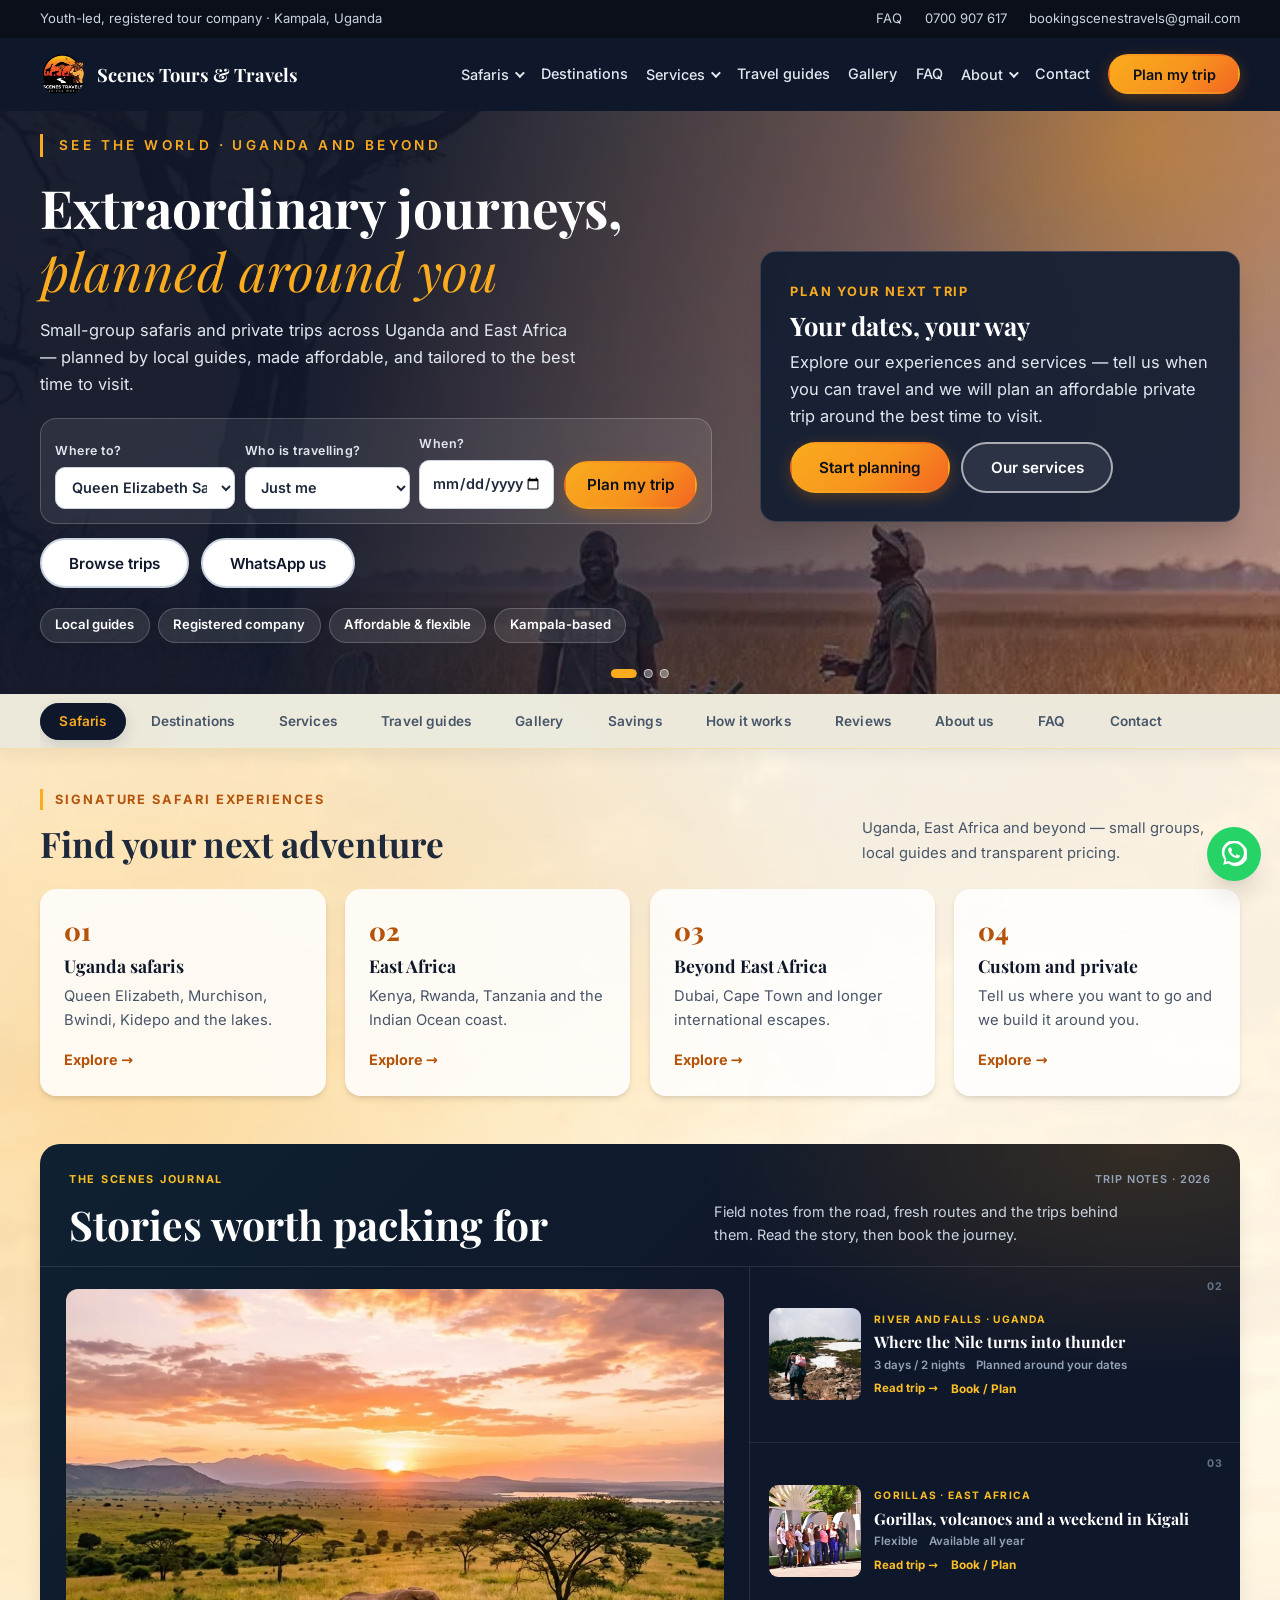
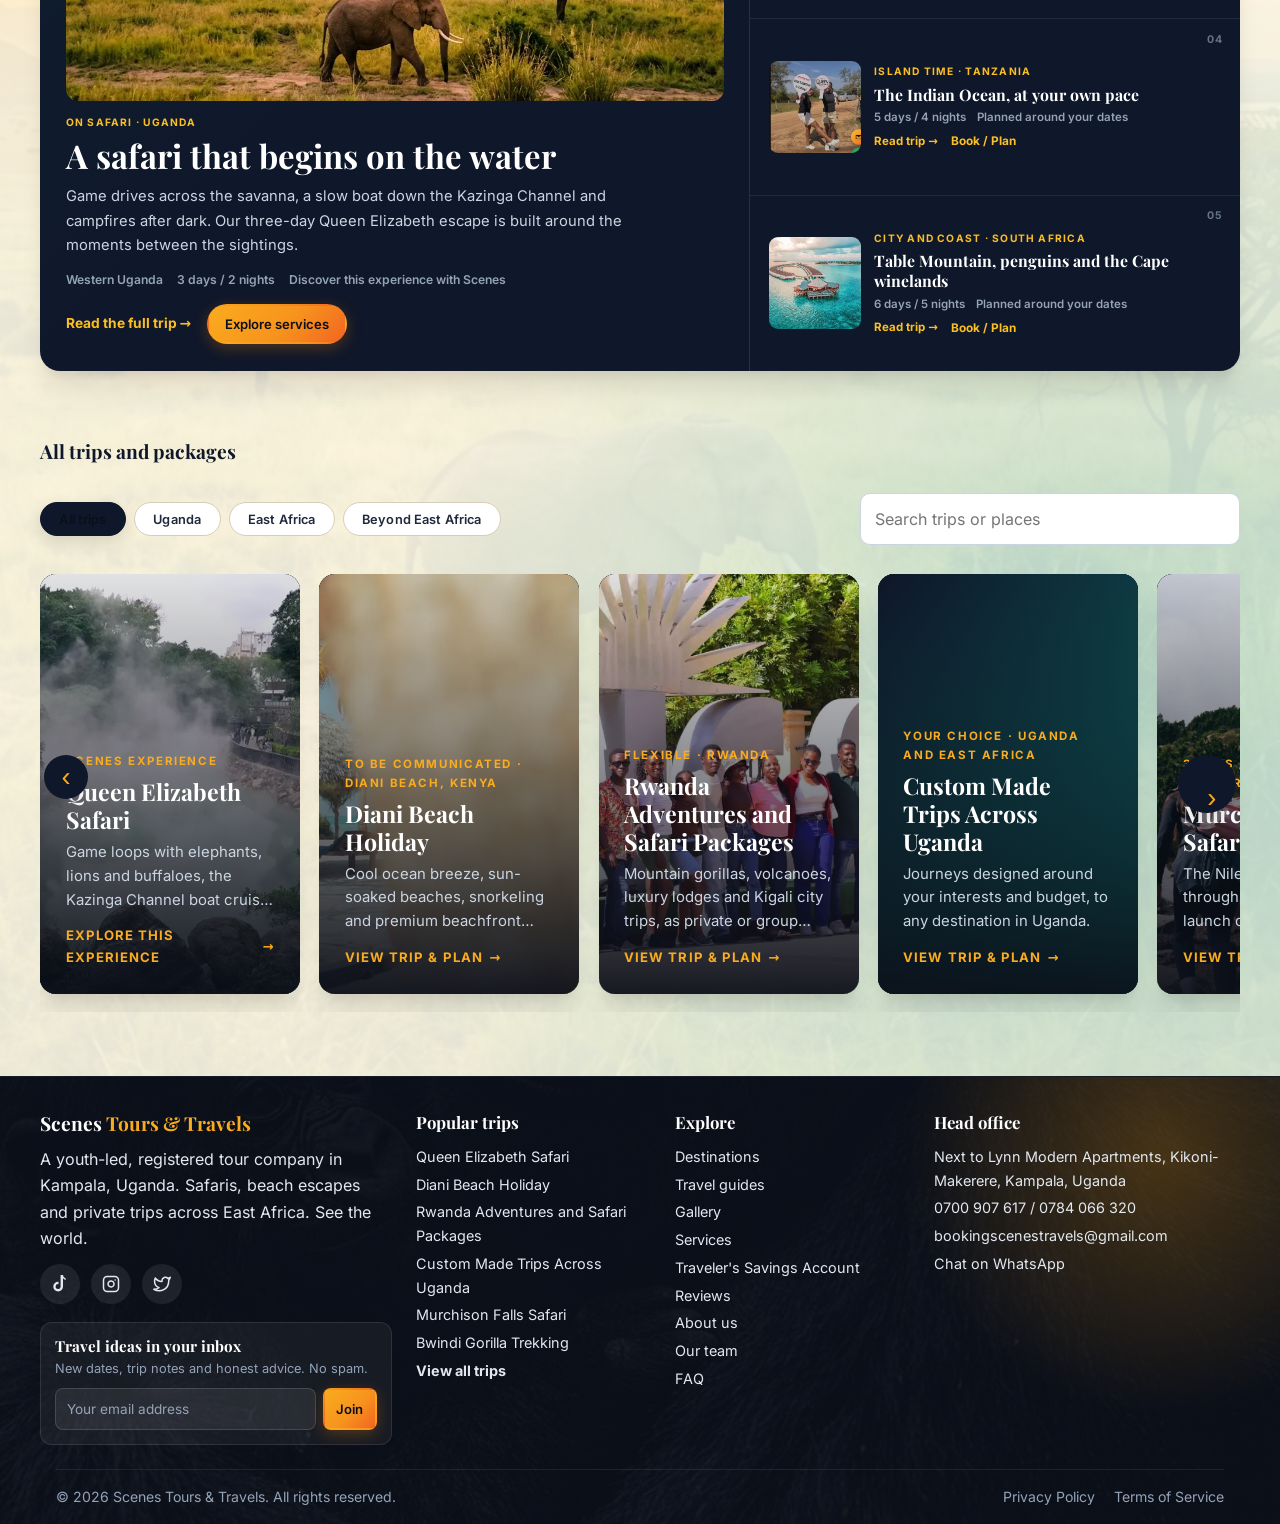
==== commit 0407c2e4: "new updated system" ====
--- a/index.html
+++ b/index.html
@@ -126,8 +126,11 @@
         <input type="radio" name="rating" id="r5" value="5"><label for="r5" title="5 stars">&#9733;</label><input type="radio" name="rating" id="r4" value="4"><label for="r4" title="4 stars">&#9733;</label><input type="radio" name="rating" id="r3" value="3"><label for="r3" title="3 stars">&#9733;</label><input type="radio" name="rating" id="r2" value="2"><label for="r2" title="2 stars">&#9733;</label><input type="radio" name="rating" id="r1" value="1"><label for="r1" title="1 star">&#9733;</label></div></fieldset>
       <label>Your feedback<textarea name="text" rows="3" placeholder="How was your trip?"></textarea></label>
       <p class="err" role="alert" hidden></p>
-      <button class="btn btn-primary wide" type="submit">Send feedback on WhatsApp</button>
-      <p class="meta" style="margin-top:.6rem">Approved feedback is published on this page.</p></form>
+      <div class="actions" style="display:grid;gap:.6rem;margin-top:.5rem">
+        <button class="btn btn-primary wide" type="submit" data-review-send="publish">Send for review &amp; publish</button>
+        <button class="btn btn-ghost wide" type="submit" data-review-send="whatsapp">Send via WhatsApp</button>
+      </div>
+      <p class="meta" style="margin-top:.6rem">Choose "Send for review &amp; publish" to submit your review for admin approval before it appears on the website, or "Send via WhatsApp" to message us directly.</p></form>
     <div class="rail-wrap"><button class="rail-btn prev" data-dir="-1" aria-label="Previous reviews">&lsaquo;</button><div id="rev-rail" class="rail reviews"></div><button class="rail-btn next" data-dir="1" aria-label="Next reviews">&rsaquo;</button></div>
   </div>
 </section>
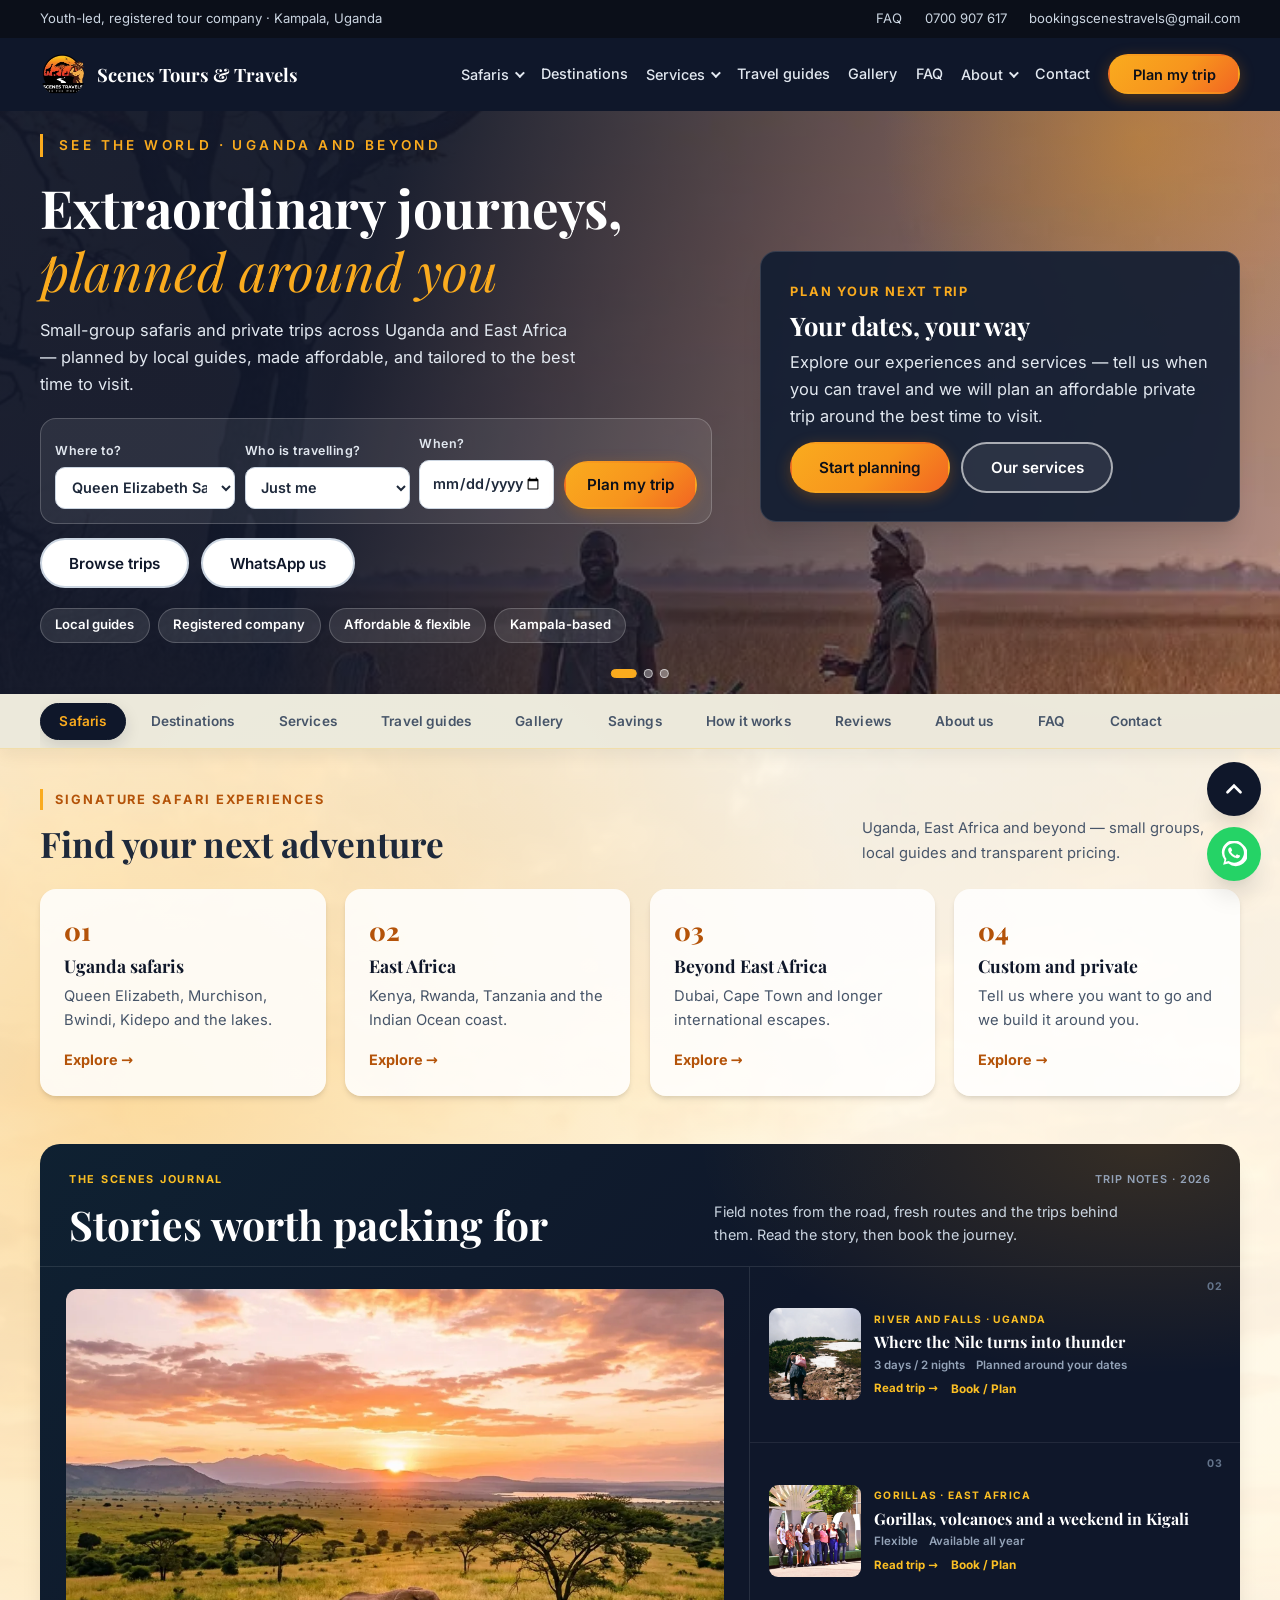
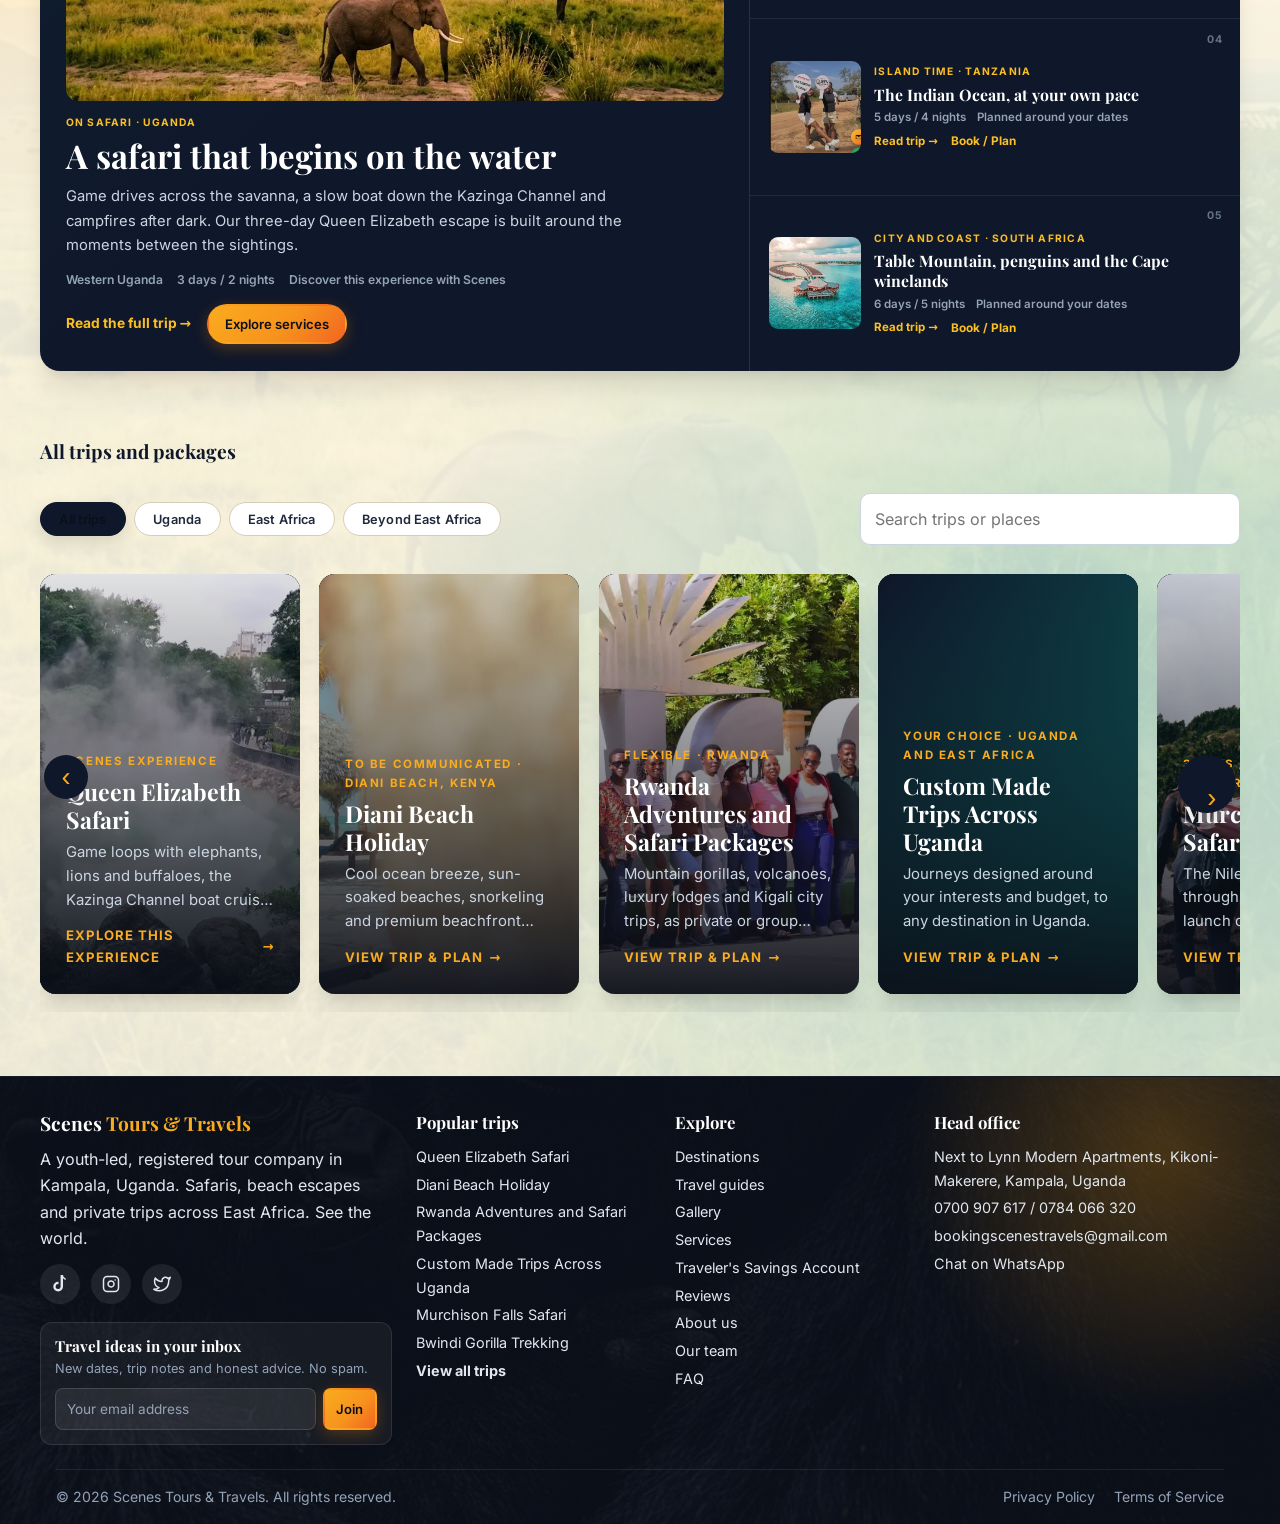
==== commit 68a238e0: "Use Netlify Forms for review submissions" ====
--- a/index.html
+++ b/index.html
@@ -120,7 +120,10 @@
 <section class="panel" id="reviews" data-title="Reviews" hidden>
   <div class="panel-head"><div><span class="tagline">Customer feedback</span><h2>What our travelers say</h2></div><div id="rev-sum" class="rev-sum"></div></div>
   <div class="rev-layout">
-    <form id="fb" class="planner" novalidate><h3>Share your experience</h3>
+    <form id="fb" class="planner" name="review-submissions" method="POST" data-netlify="true" netlify-honeypot="bot-field" novalidate>
+      <input type="hidden" name="form-name" value="review-submissions">
+      <p class="hidden" style="display:none"><label>Don’t fill this out: <input name="bot-field"></label></p>
+      <h3>Share your experience</h3>
       <div class="row"><label>Your name<input name="name" autocomplete="name"></label><label>Trip you joined<select name="trip"></select></label></div>
       <fieldset class="rate"><legend>Your rating</legend><div class="stars-in">
         <input type="radio" name="rating" id="r5" value="5"><label for="r5" title="5 stars">&#9733;</label><input type="radio" name="rating" id="r4" value="4"><label for="r4" title="4 stars">&#9733;</label><input type="radio" name="rating" id="r3" value="3"><label for="r3" title="3 stars">&#9733;</label><input type="radio" name="rating" id="r2" value="2"><label for="r2" title="2 stars">&#9733;</label><input type="radio" name="rating" id="r1" value="1"><label for="r1" title="1 star">&#9733;</label></div></fieldset>
